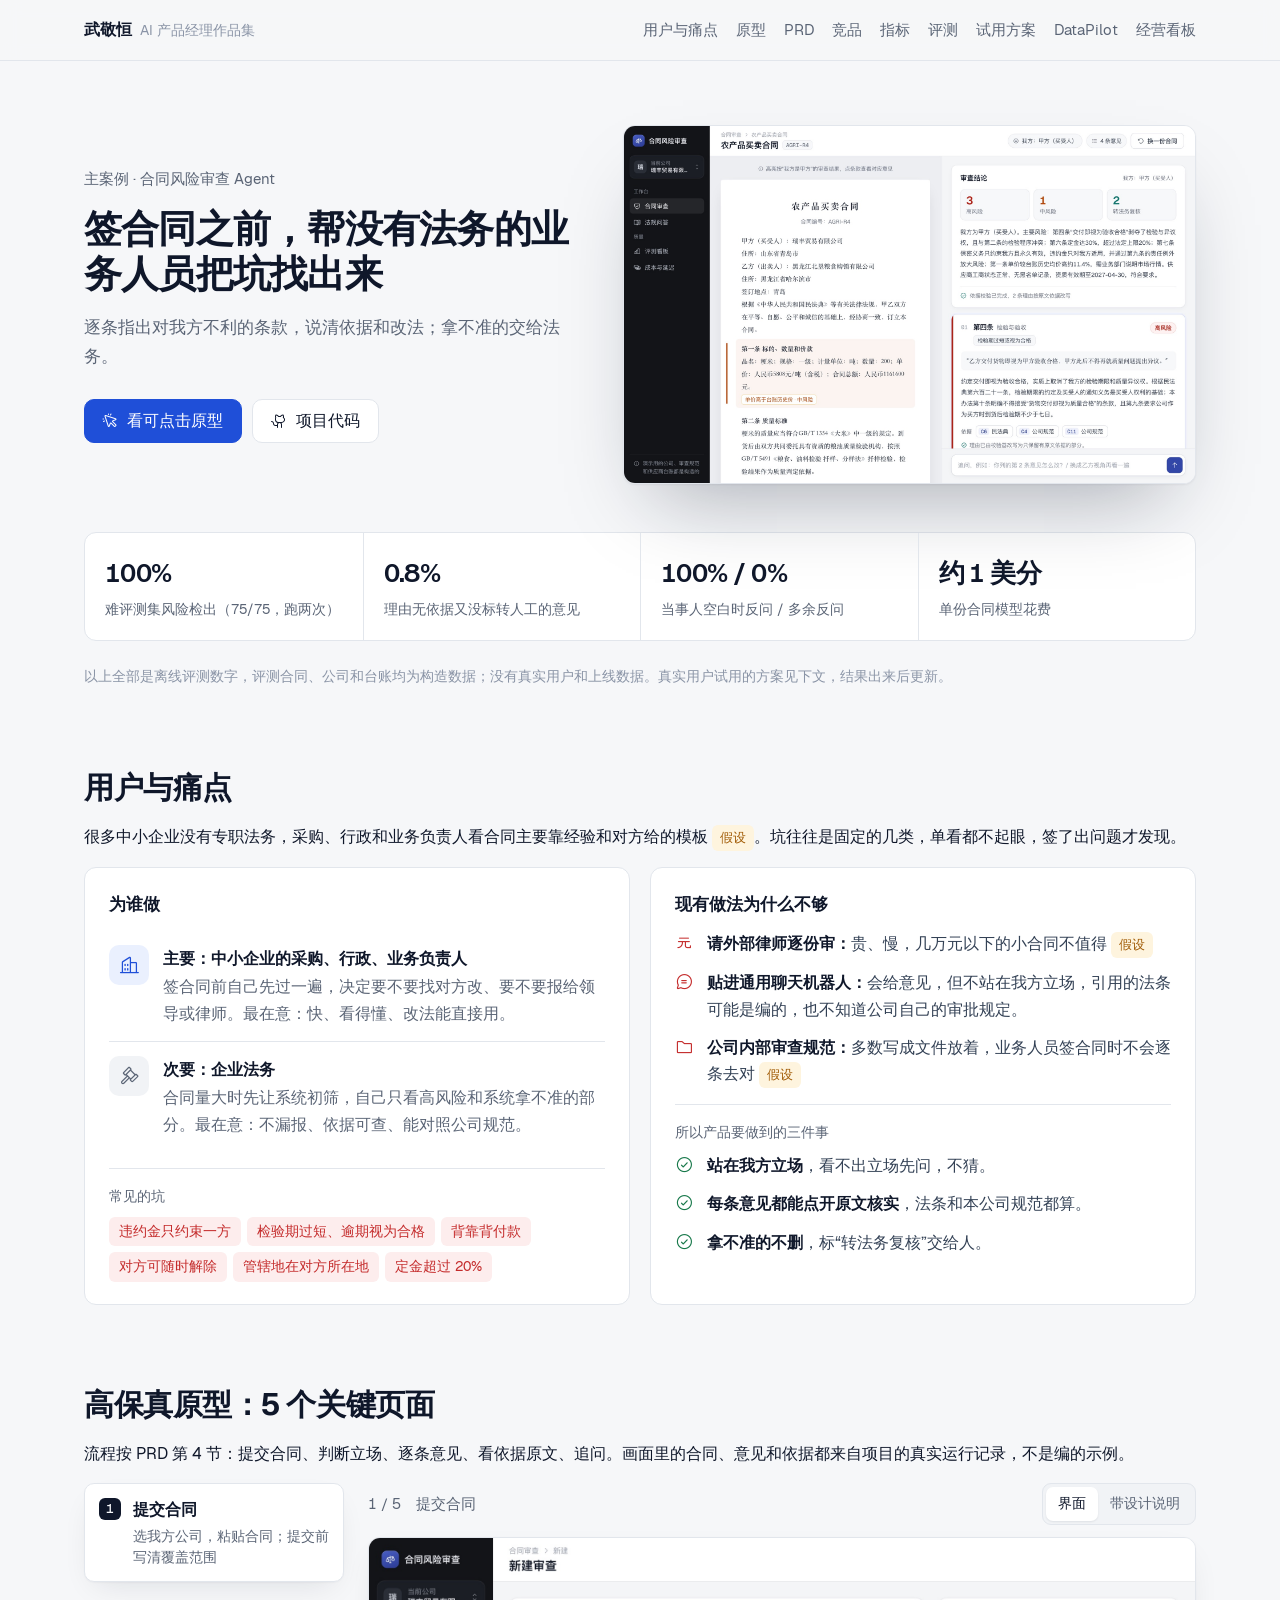
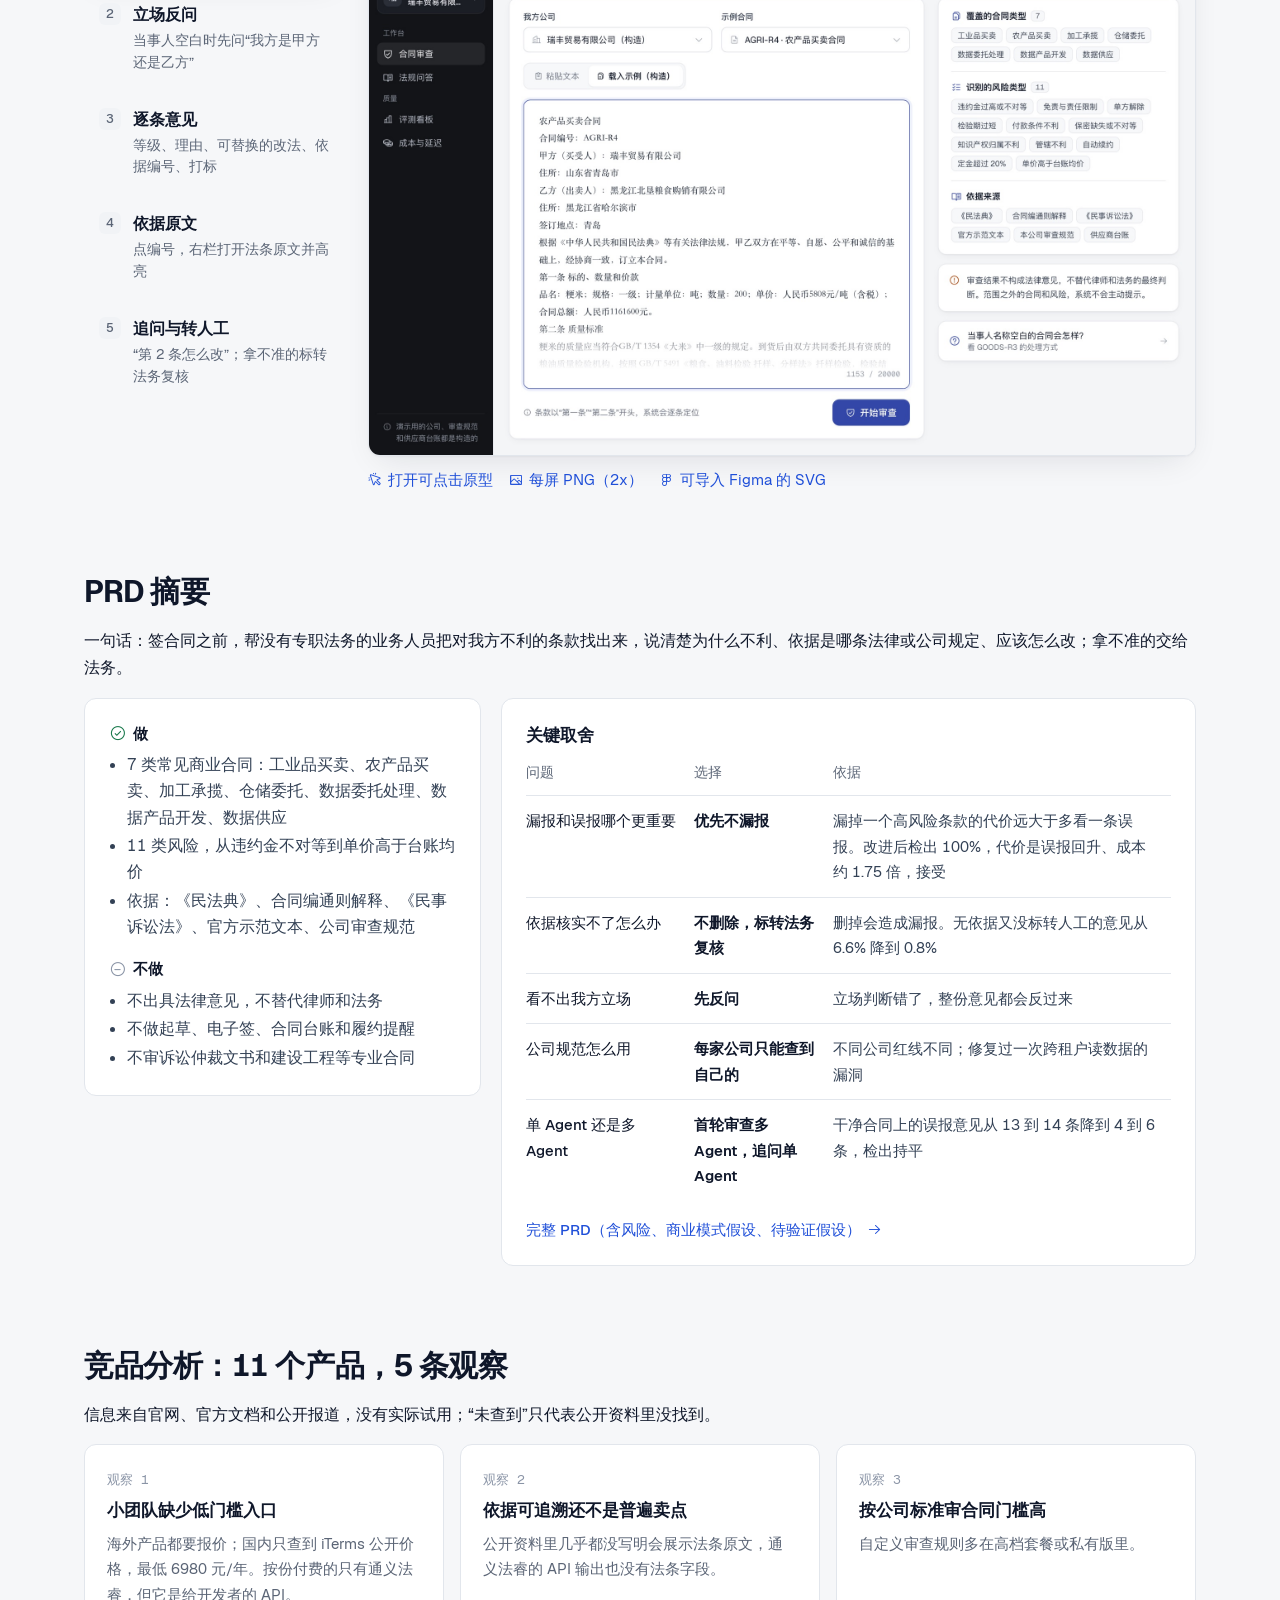
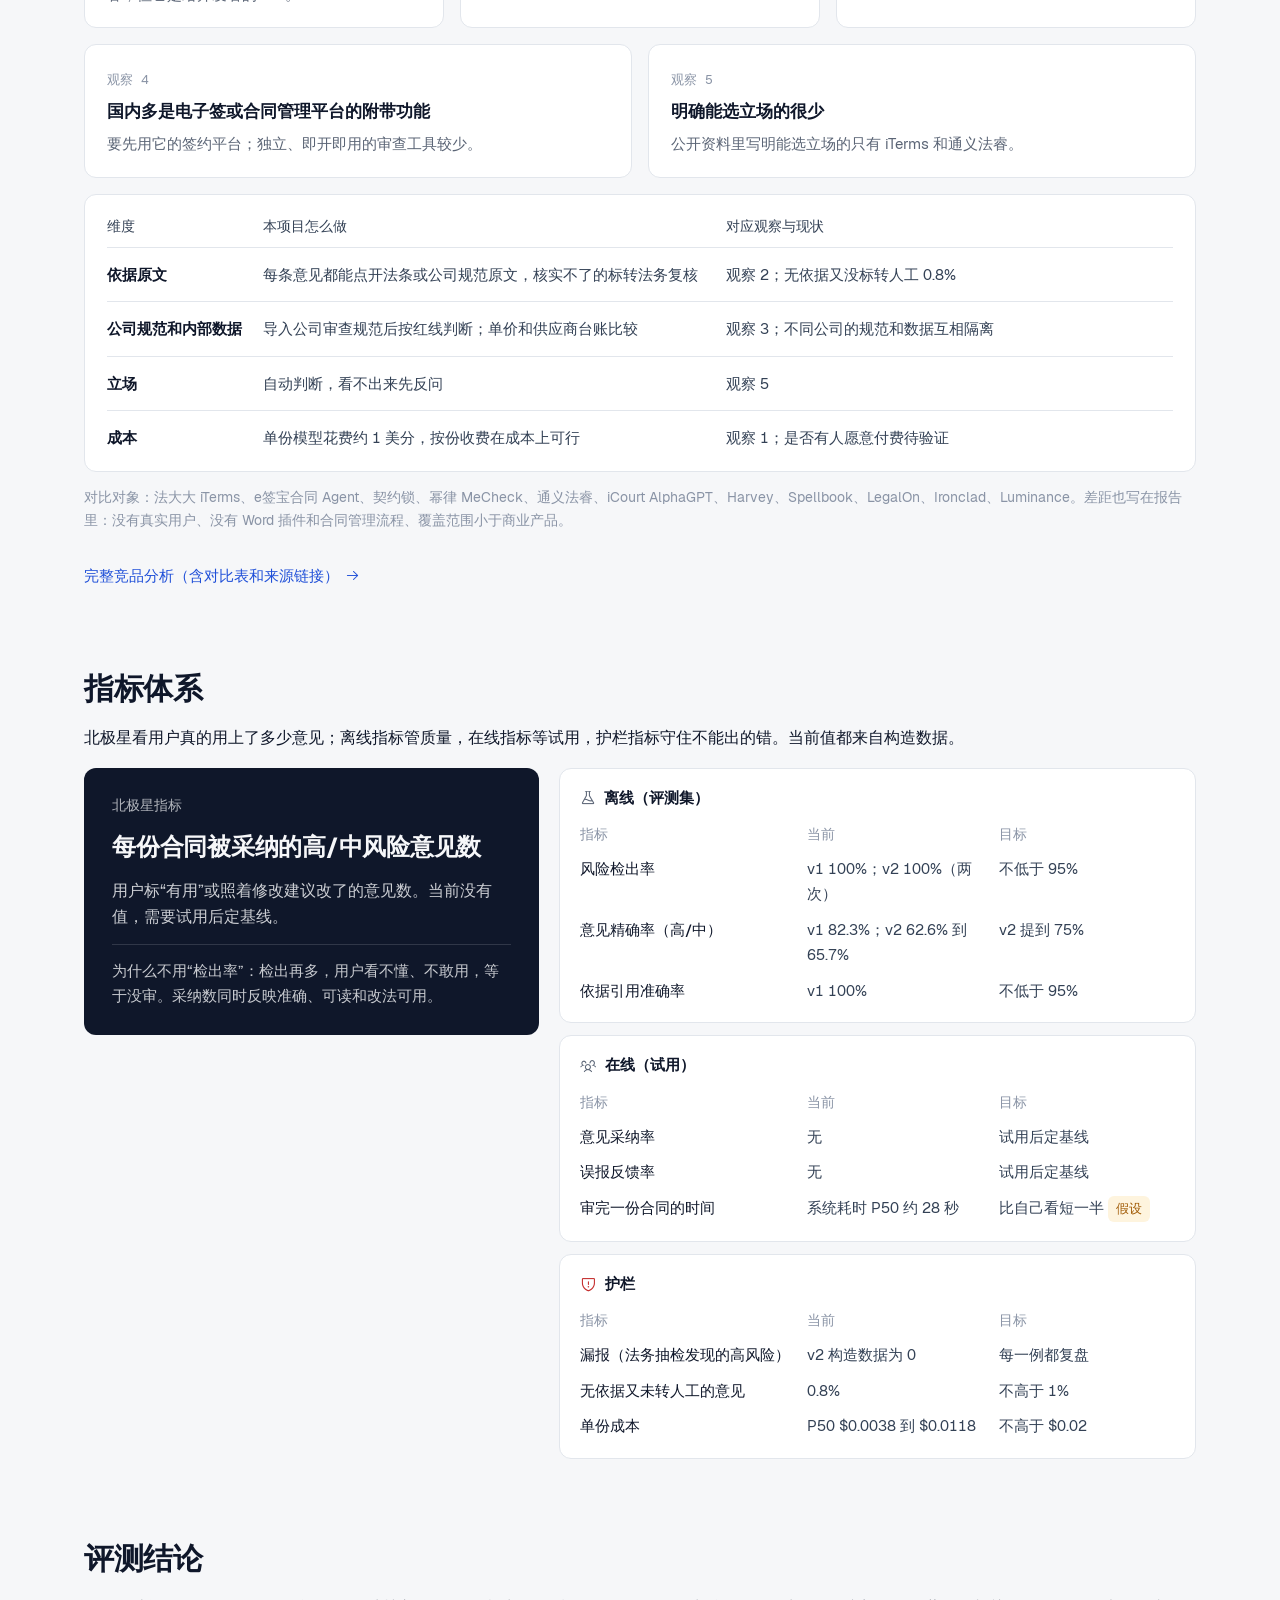
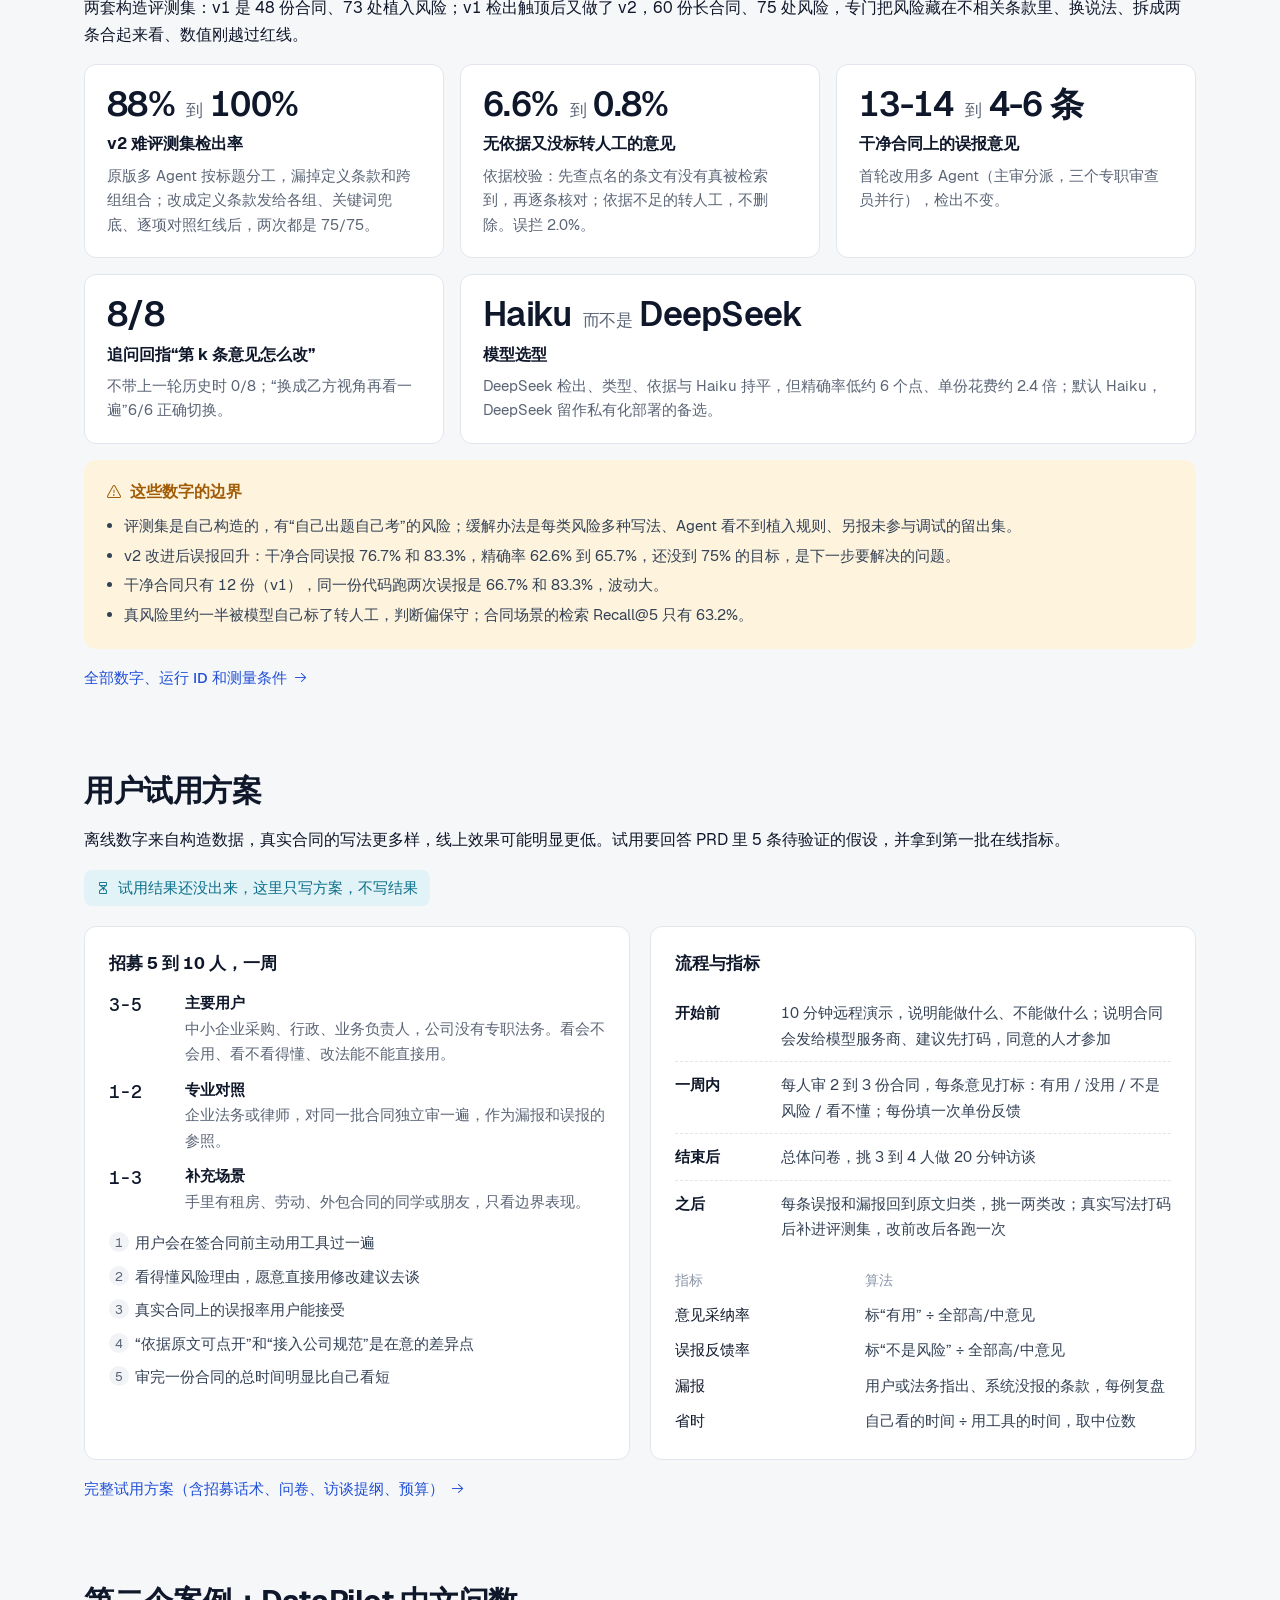
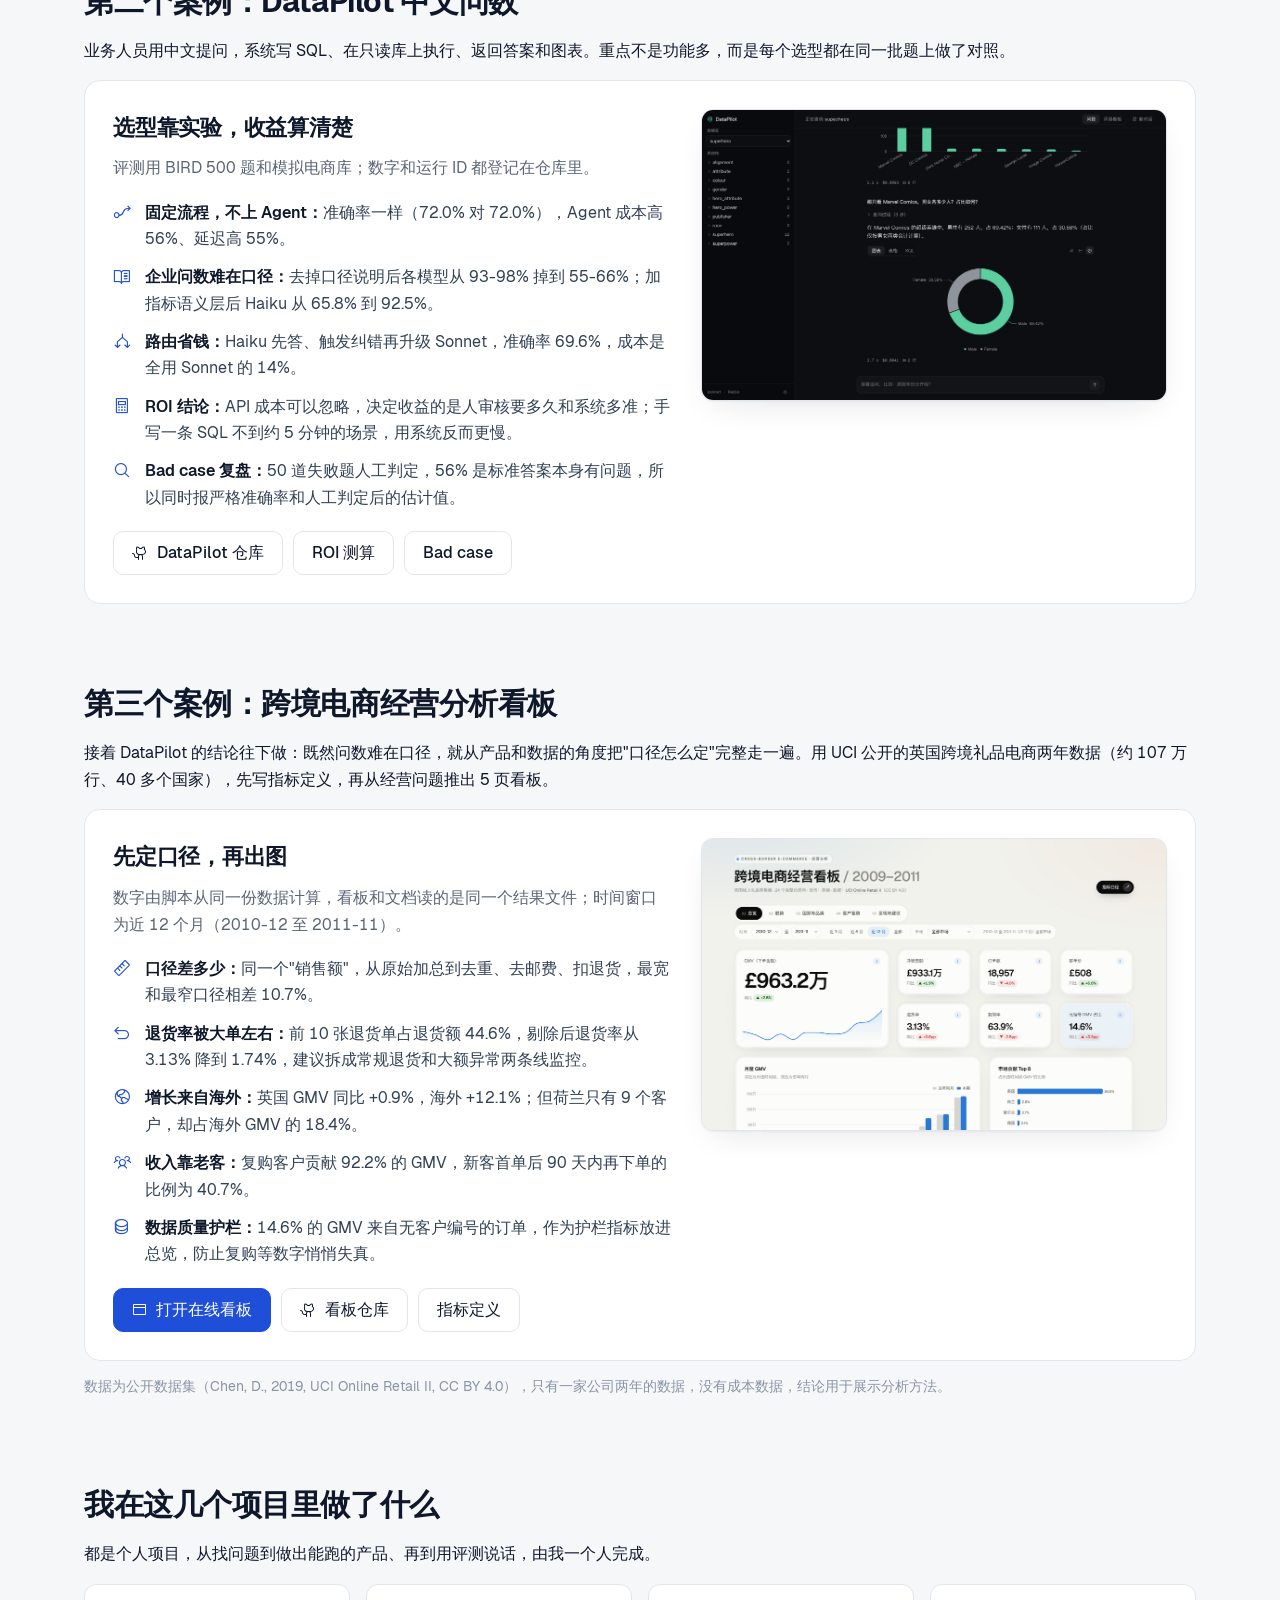
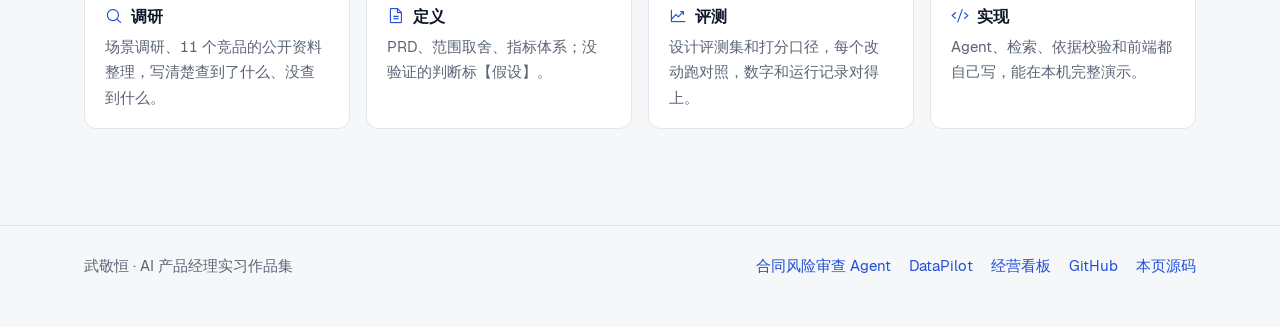
==== index.html @ 9f68f31b "AI 产品经理作品集：合同风险审查 Agent、DataPilot、跨境电商经营看板三个案例，含 5 屏高保真原型" ====
<!doctype html>
<html lang="zh-CN">
<head>
<meta charset="utf-8">
<meta name="viewport" content="width=device-width, initial-scale=1">
<title>武敬恒 · AI 产品经理作品集</title>
<meta name="description" content="AI 产品经理实习作品集。主案例：合同风险审查 Agent，含用户与痛点、PRD、竞品分析、指标体系、高保真原型、评测结论和用户试用方案；第二案例：DataPilot 中文问数；第三案例：跨境电商经营分析看板。">
<meta property="og:title" content="武敬恒 · AI 产品经理作品集">
<meta property="og:description" content="合同风险审查 Agent：帮没有专职法务的业务人员，签合同前把对我方不利的条款找出来。">
<meta property="og:image" content="assets/img/web/03-逐条意见.jpg">
<link rel="stylesheet" href="assets/vendor/phosphor/phosphor.css">
<link rel="stylesheet" href="assets/css/site.css">
</head>
<body>

<header class="nav">
  <div class="wrap">
    <span class="me">武敬恒<span>AI 产品经理作品集</span></span>
    <nav aria-label="页内导航">
      <a href="#problem">用户与痛点</a>
      <a href="#prototype">原型</a>
      <a href="#prd">PRD</a>
      <a href="#competition">竞品</a>
      <a href="#metrics">指标</a>
      <a href="#evaluation">评测</a>
      <a href="#trial">试用方案</a>
      <a href="#datapilot">DataPilot</a>
      <a href="#dashboard">经营看板</a>
    </nav>
  </div>
</header>

<main>
  <div class="wrap">
    <section class="hero">
      <div>
        <p class="kicker">主案例 · 合同风险审查 Agent</p>
        <h1>签合同之前，帮没有法务的业务人员把坑找出来</h1>
        <p class="sub">逐条指出对我方不利的条款，说清依据和改法；拿不准的交给法务。</p>
        <div class="cta">
          <a class="btn primary" href="prototype/"><i class="ph ph-cursor-click" aria-hidden="true"></i>看可点击原型</a>
          <a class="btn" href="https://github.com/kennywu411-dev/contract-review-agent"><i class="ph ph-github-logo" aria-hidden="true"></i>项目代码</a>
        </div>
      </div>
      <a class="shot" href="prototype/?s=3" aria-label="打开原型第 3 屏：逐条意见">
        <img src="assets/img/web/03-逐条意见.jpg" width="2000" height="1250" alt="合同风险审查原型：左侧合同按风险等级高亮，右侧逐条列出风险类型、等级、理由、依据编号和修改建议">
      </a>
    </section>

    <div class="facts reveal">
      <div><b>100%</b><span>难评测集风险检出（75/75，跑两次）</span></div>
      <div><b>0.8%</b><span>理由无依据又没标转人工的意见</span></div>
      <div><b>100% / 0%</b><span>当事人空白时反问 / 多余反问</span></div>
      <div><b>约 1 美分</b><span>单份合同模型花费</span></div>
    </div>
    <p class="footnote">以上全部是离线评测数字，评测合同、公司和台账均为构造数据；没有真实用户和上线数据。真实用户试用的方案见下文，结果出来后更新。</p>
  </div>

  <section class="block" id="problem">
    <div class="wrap">
      <h2>用户与痛点</h2>
      <p class="lead">很多中小企业没有专职法务，采购、行政和业务负责人看合同主要靠经验和对方给的模板 <span class="tag assume">假设</span>。坑往往是固定的几类，单看都不起眼，签了出问题才发现。</p>
      <div class="split">
        <div class="panel reveal">
          <h3>为谁做</h3>
          <div class="user">
            <span class="ic"><i class="ph ph-buildings" aria-hidden="true"></i></span>
            <div><b>主要：中小企业的采购、行政、业务负责人</b><p>签合同前自己先过一遍，决定要不要找对方改、要不要报给领导或律师。最在意：快、看得懂、改法能直接用。</p></div>
          </div>
          <div class="user second">
            <span class="ic"><i class="ph ph-gavel" aria-hidden="true"></i></span>
            <div><b>次要：企业法务</b><p>合同量大时先让系统初筛，自己只看高风险和系统拿不准的部分。最在意：不漏报、依据可查、能对照公司规范。</p></div>
          </div>
          <div class="traps">
            <p>常见的坑</p>
            <div class="chips"><span class="chip">违约金只约束一方</span><span class="chip">检验期过短、逾期视为合格</span><span class="chip">背靠背付款</span><span class="chip">对方可随时解除</span><span class="chip">管辖地在对方所在地</span><span class="chip">定金超过 20%</span></div>
          </div>
        </div>
        <div class="panel reveal">
          <h3>现有做法为什么不够</h3>
          <ul class="pains">
            <li><i class="ph ph-currency-cny" aria-hidden="true"></i><span><b>请外部律师逐份审：</b>贵、慢，几万元以下的小合同不值得 <span class="tag assume">假设</span></span></li>
            <li><i class="ph ph-chat-circle-text" aria-hidden="true"></i><span><b>贴进通用聊天机器人：</b>会给意见，但不站在我方立场，引用的法条可能是编的，也不知道公司自己的审批规定。</span></li>
            <li><i class="ph ph-folder-simple" aria-hidden="true"></i><span><b>公司内部审查规范：</b>多数写成文件放着，业务人员签合同时不会逐条去对 <span class="tag assume">假设</span></span></li>
          </ul>
          <div class="traps">
            <p>所以产品要做到的三件事</p>
            <ul class="pains">
              <li><i class="ph ph-check-circle" aria-hidden="true" style="color:var(--ok)"></i><span><b>站在我方立场</b>，看不出立场先问，不猜。</span></li>
              <li><i class="ph ph-check-circle" aria-hidden="true" style="color:var(--ok)"></i><span><b>每条意见都能点开原文核实</b>，法条和本公司规范都算。</span></li>
              <li><i class="ph ph-check-circle" aria-hidden="true" style="color:var(--ok)"></i><span><b>拿不准的不删</b>，标“转法务复核”交给人。</span></li>
            </ul>
          </div>
        </div>
      </div>
    </div>
  </section>

  <section class="block" id="prototype">
    <div class="wrap">
      <h2>高保真原型：5 个关键页面</h2>
      <p class="lead">流程按 PRD 第 4 节：提交合同、判断立场、逐条意见、看依据原文、追问。画面里的合同、意见和依据都来自项目的真实运行记录，不是编的示例。</p>
      <div class="gallery">
        <div class="list" role="tablist" aria-label="原型页面">
          <button role="tab" aria-selected="true" data-i="0"><b>1</b><span><strong>提交合同</strong><small>选我方公司，粘贴合同；提交前写清覆盖范围</small></span></button>
          <button role="tab" aria-selected="false" data-i="1"><b>2</b><span><strong>立场反问</strong><small>当事人空白时先问“我方是甲方还是乙方”</small></span></button>
          <button role="tab" aria-selected="false" data-i="2"><b>3</b><span><strong>逐条意见</strong><small>等级、理由、可替换的改法、依据编号、打标</small></span></button>
          <button role="tab" aria-selected="false" data-i="3"><b>4</b><span><strong>依据原文</strong><small>点编号，右栏打开法条原文并高亮</small></span></button>
          <button role="tab" aria-selected="false" data-i="4"><b>5</b><span><strong>追问与转人工</strong><small>“第 2 条怎么改”；拿不准的标转法务复核</small></span></button>
        </div>
        <div class="view">
          <div class="viewbar">
            <span id="cap">提交合同</span>
            <div class="seg" role="group" aria-label="显示方式">
              <button aria-pressed="true" data-mode="plain">界面</button>
              <button aria-pressed="false" data-mode="notes">带设计说明</button>
            </div>
          </div>
          <a class="shot" id="shot-link" href="prototype/?s=1"><img id="shot" src="assets/img/web/01-提交合同.jpg" width="2000" height="1250" alt="原型第 1 屏：提交合同" loading="lazy"></a>
          <div class="assets">
            <a href="prototype/"><i class="ph ph-cursor-click" aria-hidden="true"></i>打开可点击原型</a>
            <a href="https://github.com/kennywu411-dev/pm-portfolio/tree/main/assets/img/screens"><i class="ph ph-image" aria-hidden="true"></i>每屏 PNG（2x）</a>
            <a href="https://github.com/kennywu411-dev/pm-portfolio/tree/main/figma"><i class="ph ph-figma-logo" aria-hidden="true"></i>可导入 Figma 的 SVG</a>
          </div>
        </div>
      </div>
    </div>
  </section>

  <section class="block" id="prd">
    <div class="wrap">
      <h2>PRD 摘要</h2>
      <p class="lead">一句话：签合同之前，帮没有专职法务的业务人员把对我方不利的条款找出来，说清楚为什么不利、依据是哪条法律或公司规定、应该怎么改；拿不准的交给法务。</p>
      <div class="prd">
        <div class="panel scope-list reveal">
          <div class="do">
            <h4><i class="ph ph-check-circle" aria-hidden="true"></i>做</h4>
            <ul>
              <li>7 类常见商业合同：工业品买卖、农产品买卖、加工承揽、仓储委托、数据委托处理、数据产品开发、数据供应</li>
              <li>11 类风险，从违约金不对等到单价高于台账均价</li>
              <li>依据：《民法典》、合同编通则解释、《民事诉讼法》、官方示范文本、公司审查规范</li>
            </ul>
          </div>
          <div class="dont">
            <h4><i class="ph ph-minus-circle" aria-hidden="true"></i>不做</h4>
            <ul>
              <li>不出具法律意见，不替代律师和法务</li>
              <li>不做起草、电子签、合同台账和履约提醒</li>
              <li>不审诉讼仲裁文书和建设工程等专业合同</li>
            </ul>
          </div>
        </div>
        <div class="panel reveal">
          <h3>关键取舍</h3>
          <div class="table-scroll">
          <table class="trade">
            <thead><tr><th>问题</th><th>选择</th><th>依据</th></tr></thead>
            <tbody>
              <tr><td>漏报和误报哪个更重要</td><td><b>优先不漏报</b></td><td>漏掉一个高风险条款的代价远大于多看一条误报。改进后检出 100%，代价是误报回升、成本约 1.75 倍，接受</td></tr>
              <tr><td>依据核实不了怎么办</td><td><b>不删除，标转法务复核</b></td><td>删掉会造成漏报。无依据又没标转人工的意见从 6.6% 降到 0.8%</td></tr>
              <tr><td>看不出我方立场</td><td><b>先反问</b></td><td>立场判断错了，整份意见都会反过来</td></tr>
              <tr><td>公司规范怎么用</td><td><b>每家公司只能查到自己的</b></td><td>不同公司红线不同；修复过一次跨租户读数据的漏洞</td></tr>
              <tr><td>单 Agent 还是多 Agent</td><td><b>首轮审查多 Agent，追问单 Agent</b></td><td>干净合同上的误报意见从 13 到 14 条降到 4 到 6 条，检出持平</td></tr>
            </tbody>
          </table>
          </div>
          <a class="more" href="https://github.com/kennywu411-dev/contract-review-agent/blob/main/docs/PRD.md">完整 PRD（含风险、商业模式假设、待验证假设）<i class="ph ph-arrow-right" aria-hidden="true"></i></a>
        </div>
      </div>
    </div>
  </section>

  <section class="block" id="competition">
    <div class="wrap">
      <h2>竞品分析：11 个产品，5 条观察</h2>
      <p class="lead">信息来自官网、官方文档和公开报道，没有实际试用；“未查到”只代表公开资料里没找到。</p>
      <div class="compete">
        <div class="obs reveal"><span class="num">观察 1</span><h3>小团队缺少低门槛入口</h3><p>海外产品都要报价；国内只查到 iTerms 公开价格，最低 6980 元/年。按份付费的只有通义法睿，但它是给开发者的 API。</p></div>
        <div class="obs reveal"><span class="num">观察 2</span><h3>依据可追溯还不是普遍卖点</h3><p>公开资料里几乎都没写明会展示法条原文，通义法睿的 API 输出也没有法条字段。</p></div>
        <div class="obs reveal"><span class="num">观察 3</span><h3>按公司标准审合同门槛高</h3><p>自定义审查规则多在高档套餐或私有版里。</p></div>
        <div class="obs wide reveal"><span class="num">观察 4</span><h3>国内多是电子签或合同管理平台的附带功能</h3><p>要先用它的签约平台；独立、即开即用的审查工具较少。</p></div>
        <div class="obs wide reveal"><span class="num">观察 5</span><h3>明确能选立场的很少</h3><p>公开资料里写明能选立场的只有 iTerms 和通义法睿。</p></div>
        <div class="position reveal">
          <div class="row head"><span>维度</span><span>本项目怎么做</span><span>对应观察与现状</span></div>
          <div class="row"><b>依据原文</b><span>每条意见都能点开法条或公司规范原文，核实不了的标转法务复核</span><span>观察 2；无依据又没标转人工 0.8%</span></div>
          <div class="row"><b>公司规范和内部数据</b><span>导入公司审查规范后按红线判断；单价和供应商台账比较</span><span>观察 3；不同公司的规范和数据互相隔离</span></div>
          <div class="row"><b>立场</b><span>自动判断，看不出来先反问</span><span>观察 5</span></div>
          <div class="row"><b>成本</b><span>单份模型花费约 1 美分，按份收费在成本上可行</span><span>观察 1；是否有人愿意付费待验证</span></div>
        </div>
      </div>
      <p class="products">对比对象：法大大 iTerms、e签宝合同 Agent、契约锁、幂律 MeCheck、通义法睿、iCourt AlphaGPT、Harvey、Spellbook、LegalOn、Ironclad、Luminance。差距也写在报告里：没有真实用户、没有 Word 插件和合同管理流程、覆盖范围小于商业产品。</p>
      <a class="more" href="https://github.com/kennywu411-dev/contract-review-agent/blob/main/docs/竞品分析.md">完整竞品分析（含对比表和来源链接）<i class="ph ph-arrow-right" aria-hidden="true"></i></a>
    </div>
  </section>

  <section class="block" id="metrics">
    <div class="wrap">
      <h2>指标体系</h2>
      <p class="lead">北极星看用户真的用上了多少意见；离线指标管质量，在线指标等试用，护栏指标守住不能出的错。当前值都来自构造数据。</p>
      <div class="metrics">
        <div class="ns reveal">
          <span class="lab">北极星指标</span>
          <h3>每份合同被采纳的高/中风险意见数</h3>
          <p>用户标“有用”或照着修改建议改了的意见数。当前没有值，需要试用后定基线。</p>
          <p class="why">为什么不用“检出率”：检出再多，用户看不懂、不敢用，等于没审。采纳数同时反映准确、可读和改法可用。</p>
        </div>
        <div class="tiers">
          <div class="tier reveal">
            <h4><i class="ph ph-flask" aria-hidden="true"></i>离线（评测集）</h4>
            <div class="kv">
              <span class="h">指标</span><span class="h">当前</span><span class="h">目标</span>
              <span class="m">风险检出率</span><span>v1 100%；v2 100%（两次）</span><span>不低于 95%</span>
              <span class="m">意见精确率（高/中）</span><span>v1 82.3%；v2 62.6% 到 65.7%</span><span>v2 提到 75%</span>
              <span class="m">依据引用准确率</span><span>v1 100%</span><span>不低于 95%</span>
            </div>
          </div>
          <div class="tier reveal">
            <h4><i class="ph ph-users-three" aria-hidden="true"></i>在线（试用）</h4>
            <div class="kv">
              <span class="h">指标</span><span class="h">当前</span><span class="h">目标</span>
              <span class="m">意见采纳率</span><span>无</span><span>试用后定基线</span>
              <span class="m">误报反馈率</span><span>无</span><span>试用后定基线</span>
              <span class="m">审完一份合同的时间</span><span>系统耗时 P50 约 28 秒</span><span>比自己看短一半 <span class="tag assume">假设</span></span>
            </div>
          </div>
          <div class="tier guard reveal">
            <h4><i class="ph ph-shield-warning" aria-hidden="true"></i>护栏</h4>
            <div class="kv">
              <span class="h">指标</span><span class="h">当前</span><span class="h">目标</span>
              <span class="m">漏报（法务抽检发现的高风险）</span><span>v2 构造数据为 0</span><span>每一例都复盘</span>
              <span class="m">无依据又未转人工的意见</span><span>0.8%</span><span>不高于 1%</span>
              <span class="m">单份成本</span><span>P50 $0.0038 到 $0.0118</span><span>不高于 $0.02</span>
            </div>
          </div>
        </div>
      </div>
    </div>
  </section>

  <section class="block" id="evaluation">
    <div class="wrap">
      <h2>评测结论</h2>
      <p class="lead">两套构造评测集：v1 是 48 份合同、73 处植入风险；v1 检出触顶后又做了 v2，60 份长合同、75 处风险，专门把风险藏在不相关条款里、换说法、拆成两条合起来看、数值刚越过红线。</p>
      <div class="evals">
        <div class="ev reveal"><span class="big">88% <small>到</small> 100%</span><h3>v2 难评测集检出率</h3><p>原版多 Agent 按标题分工，漏掉定义条款和跨组组合；改成定义条款发给各组、关键词兜底、逐项对照红线后，两次都是 75/75。</p></div>
        <div class="ev reveal"><span class="big">6.6% <small>到</small> 0.8%</span><h3>无依据又没标转人工的意见</h3><p>依据校验：先查点名的条文有没有真被检索到，再逐条核对；依据不足的转人工，不删除。误拦 2.0%。</p></div>
        <div class="ev reveal"><span class="big">13-14 <small>到</small> 4-6 条</span><h3>干净合同上的误报意见</h3><p>首轮改用多 Agent（主审分派，三个专职审查员并行），检出不变。</p></div>
        <div class="ev reveal"><span class="big">8/8</span><h3>追问回指“第 k 条意见怎么改”</h3><p>不带上一轮历史时 0/8；“换成乙方视角再看一遍”6/6 正确切换。</p></div>
        <div class="ev span2 reveal"><span class="big">Haiku <small>而不是</small> DeepSeek</span><h3>模型选型</h3><p>DeepSeek 检出、类型、依据与 Haiku 持平，但精确率低约 6 个点、单份花费约 2.4 倍；默认 Haiku，DeepSeek 留作私有化部署的备选。</p></div>
      </div>
      <div class="honest reveal">
        <h3><i class="ph ph-warning" aria-hidden="true"></i>这些数字的边界</h3>
        <ul>
          <li>评测集是自己构造的，有“自己出题自己考”的风险；缓解办法是每类风险多种写法、Agent 看不到植入规则、另报未参与调试的留出集。</li>
          <li>v2 改进后误报回升：干净合同误报 76.7% 和 83.3%，精确率 62.6% 到 65.7%，还没到 75% 的目标，是下一步要解决的问题。</li>
          <li>干净合同只有 12 份（v1），同一份代码跑两次误报是 66.7% 和 83.3%，波动大。</li>
          <li>真风险里约一半被模型自己标了转人工，判断偏保守；合同场景的检索 Recall@5 只有 63.2%。</li>
        </ul>
      </div>
      <a class="more" href="https://github.com/kennywu411-dev/contract-review-agent/blob/main/docs/numbers.md">全部数字、运行 ID 和测量条件<i class="ph ph-arrow-right" aria-hidden="true"></i></a>
    </div>
  </section>

  <section class="block" id="trial">
    <div class="wrap">
      <h2>用户试用方案</h2>
      <p class="lead">离线数字来自构造数据，真实合同的写法更多样，线上效果可能明显更低。试用要回答 PRD 里 5 条待验证的假设，并拿到第一批在线指标。</p>
      <span class="status"><i class="ph ph-hourglass-medium" aria-hidden="true"></i>试用结果还没出来，这里只写方案，不写结果</span>
      <div class="trial">
        <div class="panel reveal">
          <h3>招募 5 到 10 人，一周</h3>
          <div class="recruit">
            <div class="r"><b>3-5</b><div><strong>主要用户</strong><span>中小企业采购、行政、业务负责人，公司没有专职法务。看会不会用、看不看得懂、改法能不能直接用。</span></div></div>
            <div class="r"><b>1-2</b><div><strong>专业对照</strong><span>企业法务或律师，对同一批合同独立审一遍，作为漏报和误报的参照。</span></div></div>
            <div class="r"><b>1-3</b><div><strong>补充场景</strong><span>手里有租房、劳动、外包合同的同学或朋友，只看边界表现。</span></div></div>
          </div>
          <ol class="hyp">
            <li>用户会在签合同前主动用工具过一遍</li>
            <li>看得懂风险理由，愿意直接用修改建议去谈</li>
            <li>真实合同上的误报率用户能接受</li>
            <li>“依据原文可点开”和“接入公司规范”是在意的差异点</li>
            <li>审完一份合同的总时间明显比自己看短</li>
          </ol>
        </div>
        <div class="panel reveal">
          <h3>流程与指标</h3>
          <ol class="timeline">
            <li><b>开始前</b><span>10 分钟远程演示，说明能做什么、不能做什么；说明合同会发给模型服务商、建议先打码，同意的人才参加</span></li>
            <li><b>一周内</b><span>每人审 2 到 3 份合同，每条意见打标：有用 / 没用 / 不是风险 / 看不懂；每份填一次单份反馈</span></li>
            <li><b>结束后</b><span>总体问卷，挑 3 到 4 人做 20 分钟访谈</span></li>
            <li><b>之后</b><span>每条误报和漏报回到原文归类，挑一两类改；真实写法打码后补进评测集，改前改后各跑一次</span></li>
          </ol>
          <div class="kv" style="margin-top:14px">
            <span class="h">指标</span><span class="h">算法</span><span class="h"></span>
            <span class="m">意见采纳率</span><span style="grid-column: span 2">标“有用” ÷ 全部高/中意见</span>
            <span class="m">误报反馈率</span><span style="grid-column: span 2">标“不是风险” ÷ 全部高/中意见</span>
            <span class="m">漏报</span><span style="grid-column: span 2">用户或法务指出、系统没报的条款，每例复盘</span>
            <span class="m">省时</span><span style="grid-column: span 2">自己看的时间 ÷ 用工具的时间，取中位数</span>
          </div>
        </div>
      </div>
      <a class="more" href="https://github.com/kennywu411-dev/contract-review-agent/blob/main/docs/用户试用方案.md">完整试用方案（含招募话术、问卷、访谈提纲、预算）<i class="ph ph-arrow-right" aria-hidden="true"></i></a>
    </div>
  </section>

  <section class="block" id="datapilot">
    <div class="wrap">
      <h2>第二个案例：DataPilot 中文问数</h2>
      <p class="lead">业务人员用中文提问，系统写 SQL、在只读库上执行、返回答案和图表。重点不是功能多，而是每个选型都在同一批题上做了对照。</p>
      <div class="case2 reveal">
        <div>
          <h3>选型靠实验，收益算清楚</h3>
          <p class="d">评测用 BIRD 500 题和模拟电商库；数字和运行 ID 都登记在仓库里。</p>
          <div class="findings">
            <div class="fnd"><i class="ph ph-flow-arrow" aria-hidden="true"></i><span><b>固定流程，不上 Agent：</b>准确率一样（72.0% 对 72.0%），Agent 成本高 56%、延迟高 55%。</span></div>
            <div class="fnd"><i class="ph ph-book-open-text" aria-hidden="true"></i><span><b>企业问数难在口径：</b>去掉口径说明后各模型从 93-98% 掉到 55-66%；加指标语义层后 Haiku 从 65.8% 到 92.5%。</span></div>
            <div class="fnd"><i class="ph ph-arrows-split" aria-hidden="true"></i><span><b>路由省钱：</b>Haiku 先答、触发纠错再升级 Sonnet，准确率 69.6%，成本是全用 Sonnet 的 14%。</span></div>
            <div class="fnd"><i class="ph ph-calculator" aria-hidden="true"></i><span><b>ROI 结论：</b>API 成本可以忽略，决定收益的是人审核要多久和系统多准；手写一条 SQL 不到约 5 分钟的场景，用系统反而更慢。</span></div>
            <div class="fnd"><i class="ph ph-magnifying-glass" aria-hidden="true"></i><span><b>Bad case 复盘：</b>50 道失败题人工判定，56% 是标准答案本身有问题，所以同时报严格准确率和人工判定后的估计值。</span></div>
          </div>
          <div class="cta" style="margin-top:20px">
            <a class="btn" href="https://github.com/kennywu411-dev/datapilot"><i class="ph ph-github-logo" aria-hidden="true"></i>DataPilot 仓库</a>
            <a class="btn" href="https://github.com/kennywu411-dev/datapilot/blob/main/docs/roi.md">ROI 测算</a>
            <a class="btn" href="https://github.com/kennywu411-dev/datapilot/blob/main/docs/badcases.md">Bad case</a>
          </div>
        </div>
        <div class="shot"><img src="assets/img/web/datapilot-chat.jpg" width="2000" height="1250" alt="DataPilot 问数界面：中文提问后返回答案、图表、表格和 SQL，支持追问" loading="lazy"></div>
      </div>
    </div>
  </section>

  <section class="block" id="dashboard">
    <div class="wrap">
      <h2>第三个案例：跨境电商经营分析看板</h2>
      <p class="lead">接着 DataPilot 的结论往下做：既然问数难在口径，就从产品和数据的角度把"口径怎么定"完整走一遍。用 UCI 公开的英国跨境礼品电商两年数据（约 107 万行、40 多个国家），先写指标定义，再从经营问题推出 5 页看板。</p>
      <div class="case2 reveal">
        <div>
          <h3>先定口径，再出图</h3>
          <p class="d">数字由脚本从同一份数据计算，看板和文档读的是同一个结果文件；时间窗口为近 12 个月（2010-12 至 2011-11）。</p>
          <div class="findings">
            <div class="fnd"><i class="ph ph-ruler" aria-hidden="true"></i><span><b>口径差多少：</b>同一个"销售额"，从原始加总到去重、去邮费、扣退货，最宽和最窄口径相差 10.7%。</span></div>
            <div class="fnd"><i class="ph ph-arrow-u-up-left" aria-hidden="true"></i><span><b>退货率被大单左右：</b>前 10 张退货单占退货额 44.6%，剔除后退货率从 3.13% 降到 1.74%，建议拆成常规退货和大额异常两条线监控。</span></div>
            <div class="fnd"><i class="ph ph-globe-hemisphere-west" aria-hidden="true"></i><span><b>增长来自海外：</b>英国 GMV 同比 +0.9%，海外 +12.1%；但荷兰只有 9 个客户，却占海外 GMV 的 18.4%。</span></div>
            <div class="fnd"><i class="ph ph-users-three" aria-hidden="true"></i><span><b>收入靠老客：</b>复购客户贡献 92.2% 的 GMV，新客首单后 90 天内再下单的比例为 40.7%。</span></div>
            <div class="fnd"><i class="ph ph-database" aria-hidden="true"></i><span><b>数据质量护栏：</b>14.6% 的 GMV 来自无客户编号的订单，作为护栏指标放进总览，防止复购等数字悄悄失真。</span></div>
          </div>
          <div class="cta" style="margin-top:20px">
            <a class="btn primary" href="https://kennywu411-dev.github.io/ecommerce-dashboard/"><i class="ph ph-browser" aria-hidden="true"></i>打开在线看板</a>
            <a class="btn" href="https://github.com/kennywu411-dev/ecommerce-dashboard"><i class="ph ph-github-logo" aria-hidden="true"></i>看板仓库</a>
            <a class="btn" href="https://github.com/kennywu411-dev/ecommerce-dashboard/blob/main/docs/指标定义.md">指标定义</a>
          </div>
        </div>
        <a class="shot" href="https://kennywu411-dev.github.io/ecommerce-dashboard/" aria-label="打开在线看板"><img src="assets/img/web/dashboard-overview.jpg" width="2000" height="1250" alt="跨境电商经营看板总览页：GMV 主卡带月度走势，净销售额、订单数、客单价、退货率、复购率、无编号 GMV 占比六张指标卡，下方为月度 GMV 同比和市场贡献" loading="lazy"></a>
      </div>
      <p class="footnote" style="margin-top:14px">数据为公开数据集（Chen, D., 2019, UCI Online Retail II, CC BY 4.0），只有一家公司两年的数据，没有成本数据，结论用于展示分析方法。</p>
    </div>
  </section>

  <section class="block" id="role">
    <div class="wrap">
      <h2>我在这几个项目里做了什么</h2>
      <p class="lead">都是个人项目，从找问题到做出能跑的产品、再到用评测说话，由我一个人完成。</p>
      <div class="role">
        <div class="reveal"><b><i class="ph ph-magnifying-glass" aria-hidden="true"></i>调研</b>场景调研、11 个竞品的公开资料整理，写清楚查到了什么、没查到什么。</div>
        <div class="reveal"><b><i class="ph ph-file-text" aria-hidden="true"></i>定义</b>PRD、范围取舍、指标体系；没验证的判断标【假设】。</div>
        <div class="reveal"><b><i class="ph ph-chart-line-up" aria-hidden="true"></i>评测</b>设计评测集和打分口径，每个改动跑对照，数字和运行记录对得上。</div>
        <div class="reveal"><b><i class="ph ph-code" aria-hidden="true"></i>实现</b>Agent、检索、依据校验和前端都自己写，能在本机完整演示。</div>
      </div>
    </div>
  </section>
</main>

<footer>
  <div class="wrap">
    <span>武敬恒 · AI 产品经理实习作品集</span>
    <div class="links">
      <a href="https://github.com/kennywu411-dev/contract-review-agent">合同风险审查 Agent</a>
      <a href="https://github.com/kennywu411-dev/datapilot">DataPilot</a>
      <a href="https://kennywu411-dev.github.io/ecommerce-dashboard/">经营看板</a>
      <a href="https://github.com/kennywu411-dev">GitHub</a>
      <a href="https://github.com/kennywu411-dev/pm-portfolio">本页源码</a>
    </div>
  </div>
</footer>

<script>
(() => {
  const names = ["01-提交合同", "02-立场反问", "03-逐条意见", "04-依据原文", "05-追问与转人工"];
  const caps = ["提交合同", "立场反问", "逐条意见", "依据原文", "追问与转人工"];
  const tabs = [...document.querySelectorAll(".gallery .list button")];
  const modes = [...document.querySelectorAll(".seg button")];
  const img = document.getElementById("shot"), link = document.getElementById("shot-link"), cap = document.getElementById("cap");
  let i = 0, notes = false;
  const show = () => {
    img.src = `assets/img/web/${names[i]}${notes ? "-设计说明" : ""}.jpg`;
    img.alt = `原型第 ${i + 1} 屏：${caps[i]}${notes ? "（带设计说明）" : ""}`;
    img.classList.toggle("wide", notes);
    link.href = `prototype/?s=${i + 1}`;
    cap.textContent = `${i + 1} / 5　${caps[i]}`;
    tabs.forEach((t, k) => t.setAttribute("aria-selected", String(k === i)));
    modes.forEach((m) => m.setAttribute("aria-pressed", String((m.dataset.mode === "notes") === notes)));
  };
  tabs.forEach((t) => t.addEventListener("click", () => { i = +t.dataset.i; show(); }));
  modes.forEach((m) => m.addEventListener("click", () => { notes = m.dataset.mode === "notes"; show(); }));
  // 预取其余截图，切换时不闪
  names.forEach((n) => { new Image().src = `assets/img/web/${n}.jpg`; });
  show();

  const els = document.querySelectorAll(".reveal");
  if (!("IntersectionObserver" in window)) { els.forEach((e) => e.classList.add("in")); return; }
  const io = new IntersectionObserver((es) => es.forEach((e) => { if (e.isIntersecting) { e.target.classList.add("in"); io.unobserve(e.target); } }), { rootMargin: "0px 0px -8% 0px" });
  els.forEach((e) => io.observe(e));
})();
</script>
</body>
</html>
---- assets/vendor/phosphor/phosphor.css ----
@font-face {
  font-family: "Phosphor";
  src: url("./Phosphor.woff2") format("woff2");
  font-weight: normal;
  font-style: normal;
  font-display: block;
}

.ph {
  /* use !important to prevent issues with browser extensions that change fonts */
  font-family: "Phosphor" !important;
  speak: never;
  font-style: normal;
  font-weight: normal;
  font-variant: normal;
  text-transform: none;
  line-height: 1;

  /* Enable Ligatures ================ */
  letter-spacing: 0;
  -webkit-font-feature-settings: "liga";
  -moz-font-feature-settings: "liga=1";
  -moz-font-feature-settings: "liga";
  -ms-font-feature-settings: "liga" 1;
  font-feature-settings: "liga";
  -webkit-font-variant-ligatures: discretionary-ligatures;
  font-variant-ligatures: discretionary-ligatures;

  /* Better Font Rendering =========== */
  -webkit-font-smoothing: antialiased;
  -moz-osx-font-smoothing: grayscale;
}

.ph.ph-acorn:before {
  content: "\eb9a";
}
.ph.ph-address-book:before {
  content: "\e6f8";
}
.ph.ph-address-book-tabs:before {
  content: "\ee4e";
}
.ph.ph-air-traffic-control:before {
  content: "\ecd8";
}
.ph.ph-airplane:before {
  content: "\e002";
}
.ph.ph-airplane-in-flight:before {
  content: "\e4fe";
}
.ph.ph-airplane-landing:before {
  content: "\e502";
}
.ph.ph-airplane-takeoff:before {
  content: "\e504";
}
.ph.ph-airplane-taxiing:before {
  content: "\e500";
}
.ph.ph-airplane-tilt:before {
  content: "\e5d6";
}
.ph.ph-airplay:before {
  content: "\e004";
}
.ph.ph-alarm:before {
  content: "\e006";
}
.ph.ph-alien:before {
  content: "\e8a6";
}
.ph.ph-align-bottom:before {
  content: "\e506";
}
.ph.ph-align-bottom-simple:before {
  content: "\eb0c";
}
.ph.ph-align-center-horizontal:before {
  content: "\e50a";
}
.ph.ph-align-center-horizontal-simple:before {
  content: "\eb0e";
}
.ph.ph-align-center-vertical:before {
  content: "\e50c";
}
.ph.ph-align-center-vertical-simple:before {
  content: "\eb10";
}
.ph.ph-align-left:before {
  content: "\e50e";
}
.ph.ph-align-left-simple:before {
  content: "\eaee";
}
.ph.ph-align-right:before {
  content: "\e510";
}
.ph.ph-align-right-simple:before {
  content: "\eb12";
}
.ph.ph-align-top:before {
  content: "\e512";
}
.ph.ph-align-top-simple:before {
  content: "\eb14";
}
.ph.ph-amazon-logo:before {
  content: "\e96c";
}
.ph.ph-ambulance:before {
  content: "\e572";
}
.ph.ph-anchor:before {
  content: "\e514";
}
.ph.ph-anchor-simple:before {
  content: "\e5d8";
}
.ph.ph-android-logo:before {
  content: "\e008";
}
.ph.ph-angle:before {
  content: "\e7bc";
}
.ph.ph-angular-logo:before {
  content: "\eb80";
}
.ph.ph-aperture:before {
  content: "\e00a";
}
.ph.ph-app-store-logo:before {
  content: "\e974";
}
.ph.ph-app-window:before {
  content: "\e5da";
}
.ph.ph-apple-logo:before {
  content: "\e516";
}
.ph.ph-apple-podcasts-logo:before {
  content: "\eb96";
}
.ph.ph-approximate-equals:before {
  content: "\edaa";
}
.ph.ph-archive:before {
  content: "\e00c";
}
.ph.ph-armchair:before {
  content: "\e012";
}
.ph.ph-arrow-arc-left:before {
  content: "\e014";
}
.ph.ph-arrow-arc-right:before {
  content: "\e016";
}
.ph.ph-arrow-bend-double-up-left:before {
  content: "\e03a";
}
.ph.ph-arrow-bend-double-up-right:before {
  content: "\e03c";
}
.ph.ph-arrow-bend-down-left:before {
  content: "\e018";
}
.ph.ph-arrow-bend-down-right:before {
  content: "\e01a";
}
.ph.ph-arrow-bend-left-down:before {
  content: "\e01c";
}
.ph.ph-arrow-bend-left-up:before {
  content: "\e01e";
}
.ph.ph-arrow-bend-right-down:before {
  content: "\e020";
}
.ph.ph-arrow-bend-right-up:before {
  content: "\e022";
}
.ph.ph-arrow-bend-up-left:before {
  content: "\e024";
}
.ph.ph-arrow-bend-up-right:before {
  content: "\e026";
}
.ph.ph-arrow-circle-down:before {
  content: "\e028";
}
.ph.ph-arrow-circle-down-left:before {
  content: "\e02a";
}
.ph.ph-arrow-circle-down-right:before {
  content: "\e02c";
}
.ph.ph-arrow-circle-left:before {
  content: "\e05a";
}
.ph.ph-arrow-circle-right:before {
  content: "\e02e";
}
.ph.ph-arrow-circle-up:before {
  content: "\e030";
}
.ph.ph-arrow-circle-up-left:before {
  content: "\e032";
}
.ph.ph-arrow-circle-up-right:before {
  content: "\e034";
}
.ph.ph-arrow-clockwise:before {
  content: "\e036";
}
.ph.ph-arrow-counter-clockwise:before {
  content: "\e038";
}
.ph.ph-arrow-down:before {
  content: "\e03e";
}
.ph.ph-arrow-down-left:before {
  content: "\e040";
}
.ph.ph-arrow-down-right:before {
  content: "\e042";
}
.ph.ph-arrow-elbow-down-left:before {
  content: "\e044";
}
.ph.ph-arrow-elbow-down-right:before {
  content: "\e046";
}
.ph.ph-arrow-elbow-left:before {
  content: "\e048";
}
.ph.ph-arrow-elbow-left-down:before {
  content: "\e04a";
}
.ph.ph-arrow-elbow-left-up:before {
  content: "\e04c";
}
.ph.ph-arrow-elbow-right:before {
  content: "\e04e";
}
.ph.ph-arrow-elbow-right-down:before {
  content: "\e050";
}
.ph.ph-arrow-elbow-right-up:before {
  content: "\e052";
}
.ph.ph-arrow-elbow-up-left:before {
  content: "\e054";
}
.ph.ph-arrow-elbow-up-right:before {
  content: "\e056";
}
.ph.ph-arrow-fat-down:before {
  content: "\e518";
}
.ph.ph-arrow-fat-left:before {
  content: "\e51a";
}
.ph.ph-arrow-fat-line-down:before {
  content: "\e51c";
}
.ph.ph-arrow-fat-line-left:before {
  content: "\e51e";
}
.ph.ph-arrow-fat-line-right:before {
  content: "\e520";
}
.ph.ph-arrow-fat-line-up:before {
  content: "\e522";
}
.ph.ph-arrow-fat-lines-down:before {
  content: "\e524";
}
.ph.ph-arrow-fat-lines-left:before {
  content: "\e526";
}
.ph.ph-arrow-fat-lines-right:before {
  content: "\e528";
}
.ph.ph-arrow-fat-lines-up:before {
  content: "\e52a";
}
.ph.ph-arrow-fat-right:before {
  content: "\e52c";
}
.ph.ph-arrow-fat-up:before {
  content: "\e52e";
}
.ph.ph-arrow-left:before {
  content: "\e058";
}
.ph.ph-arrow-line-down:before {
  content: "\e05c";
}
.ph.ph-arrow-line-down-left:before {
  content: "\e05e";
}
.ph.ph-arrow-line-down-right:before {
  content: "\e060";
}
.ph.ph-arrow-line-left:before {
  content: "\e062";
}
.ph.ph-arrow-line-right:before {
  content: "\e064";
}
.ph.ph-arrow-line-up:before {
  content: "\e066";
}
.ph.ph-arrow-line-up-left:before {
  content: "\e068";
}
.ph.ph-arrow-line-up-right:before {
  content: "\e06a";
}
.ph.ph-arrow-right:before {
  content: "\e06c";
}
.ph.ph-arrow-square-down:before {
  content: "\e06e";
}
.ph.ph-arrow-square-down-left:before {
  content: "\e070";
}
.ph.ph-arrow-square-down-right:before {
  content: "\e072";
}
.ph.ph-arrow-square-in:before {
  content: "\e5dc";
}
.ph.ph-arrow-square-left:before {
  content: "\e074";
}
.ph.ph-arrow-square-out:before {
  content: "\e5de";
}
.ph.ph-arrow-square-right:before {
  content: "\e076";
}
.ph.ph-arrow-square-up:before {
  content: "\e078";
}
.ph.ph-arrow-square-up-left:before {
  content: "\e07a";
}
.ph.ph-arrow-square-up-right:before {
  content: "\e07c";
}
.ph.ph-arrow-u-down-left:before {
  content: "\e07e";
}
.ph.ph-arrow-u-down-right:before {
  content: "\e080";
}
.ph.ph-arrow-u-left-down:before {
  content: "\e082";
}
.ph.ph-arrow-u-left-up:before {
  content: "\e084";
}
.ph.ph-arrow-u-right-down:before {
  content: "\e086";
}
.ph.ph-arrow-u-right-up:before {
  content: "\e088";
}
.ph.ph-arrow-u-up-left:before {
  content: "\e08a";
}
.ph.ph-arrow-u-up-right:before {
  content: "\e08c";
}
.ph.ph-arrow-up:before {
  content: "\e08e";
}
.ph.ph-arrow-up-left:before {
  content: "\e090";
}
.ph.ph-arrow-up-right:before {
  content: "\e092";
}
.ph.ph-arrows-clockwise:before {
  content: "\e094";
}
.ph.ph-arrows-counter-clockwise:before {
  content: "\e096";
}
.ph.ph-arrows-down-up:before {
  content: "\e098";
}
.ph.ph-arrows-horizontal:before {
  content: "\eb06";
}
.ph.ph-arrows-in:before {
  content: "\e09a";
}
.ph.ph-arrows-in-cardinal:before {
  content: "\e09c";
}
.ph.ph-arrows-in-line-horizontal:before {
  content: "\e530";
}
.ph.ph-arrows-in-line-vertical:before {
  content: "\e532";
}
.ph.ph-arrows-in-simple:before {
  content: "\e09e";
}
.ph.ph-arrows-left-right:before {
  content: "\e0a0";
}
.ph.ph-arrows-merge:before {
  content: "\ed3e";
}
.ph.ph-arrows-out:before {
  content: "\e0a2";
}
.ph.ph-arrows-out-cardinal:before {
  content: "\e0a4";
}
.ph.ph-arrows-out-line-horizontal:before {
  content: "\e534";
}
.ph.ph-arrows-out-line-vertical:before {
  content: "\e536";
}
.ph.ph-arrows-out-simple:before {
  content: "\e0a6";
}
.ph.ph-arrows-split:before {
  content: "\ed3c";
}
.ph.ph-arrows-vertical:before {
  content: "\eb04";
}
.ph.ph-article:before {
  content: "\e0a8";
}
.ph.ph-article-medium:before {
  content: "\e5e0";
}
.ph.ph-article-ny-times:before {
  content: "\e5e2";
}
.ph.ph-asclepius:before {
  content: "\ee34";
}
.ph.ph-caduceus:before {
  content: "\ee34";
}
.ph.ph-asterisk:before {
  content: "\e0aa";
}
.ph.ph-asterisk-simple:before {
  content: "\e832";
}
.ph.ph-at:before {
  content: "\e0ac";
}
.ph.ph-atom:before {
  content: "\e5e4";
}
.ph.ph-avocado:before {
  content: "\ee04";
}
.ph.ph-axe:before {
  content: "\e9fc";
}
.ph.ph-baby:before {
  content: "\e774";
}
.ph.ph-baby-carriage:before {
  content: "\e818";
}
.ph.ph-backpack:before {
  content: "\e922";
}
.ph.ph-backspace:before {
  content: "\e0ae";
}
.ph.ph-bag:before {
  content: "\e0b0";
}
.ph.ph-bag-simple:before {
  content: "\e5e6";
}
.ph.ph-balloon:before {
  content: "\e76c";
}
.ph.ph-bandaids:before {
  content: "\e0b2";
}
.ph.ph-bank:before {
  content: "\e0b4";
}
.ph.ph-barbell:before {
  content: "\e0b6";
}
.ph.ph-barcode:before {
  content: "\e0b8";
}
.ph.ph-barn:before {
  content: "\ec72";
}
.ph.ph-barricade:before {
  content: "\e948";
}
.ph.ph-baseball:before {
  content: "\e71a";
}
.ph.ph-baseball-cap:before {
  content: "\ea28";
}
.ph.ph-baseball-helmet:before {
  content: "\ee4a";
}
.ph.ph-basket:before {
  content: "\e964";
}
.ph.ph-basketball:before {
  content: "\e724";
}
.ph.ph-bathtub:before {
  content: "\e81e";
}
.ph.ph-battery-charging:before {
  content: "\e0ba";
}
.ph.ph-battery-charging-vertical:before {
  content: "\e0bc";
}
.ph.ph-battery-empty:before {
  content: "\e0be";
}
.ph.ph-battery-full:before {
  content: "\e0c0";
}
.ph.ph-battery-high:before {
  content: "\e0c2";
}
.ph.ph-battery-low:before {
  content: "\e0c4";
}
.ph.ph-battery-medium:before {
  content: "\e0c6";
}
.ph.ph-battery-plus:before {
  content: "\e808";
}
.ph.ph-battery-plus-vertical:before {
  content: "\ec50";
}
.ph.ph-battery-vertical-empty:before {
  content: "\e7c6";
}
.ph.ph-battery-vertical-full:before {
  content: "\e7c4";
}
.ph.ph-battery-vertical-high:before {
  content: "\e7c2";
}
.ph.ph-battery-vertical-low:before {
  content: "\e7be";
}
.ph.ph-battery-vertical-medium:before {
  content: "\e7c0";
}
.ph.ph-battery-warning:before {
  content: "\e0c8";
}
.ph.ph-battery-warning-vertical:before {
  content: "\e0ca";
}
.ph.ph-beach-ball:before {
  content: "\ed24";
}
.ph.ph-beanie:before {
  content: "\ea2a";
}
.ph.ph-bed:before {
  content: "\e0cc";
}
.ph.ph-beer-bottle:before {
  content: "\e7b0";
}
.ph.ph-beer-stein:before {
  content: "\eb62";
}
.ph.ph-behance-logo:before {
  content: "\e7f4";
}
.ph.ph-bell:before {
  content: "\e0ce";
}
.ph.ph-bell-ringing:before {
  content: "\e5e8";
}
.ph.ph-bell-simple:before {
  content: "\e0d0";
}
.ph.ph-bell-simple-ringing:before {
  content: "\e5ea";
}
.ph.ph-bell-simple-slash:before {
  content: "\e0d2";
}
.ph.ph-bell-simple-z:before {
  content: "\e5ec";
}
.ph.ph-bell-slash:before {
  content: "\e0d4";
}
.ph.ph-bell-z:before {
  content: "\e5ee";
}
.ph.ph-belt:before {
  content: "\ea2c";
}
.ph.ph-bezier-curve:before {
  content: "\eb00";
}
.ph.ph-bicycle:before {
  content: "\e0d6";
}
.ph.ph-binary:before {
  content: "\ee60";
}
.ph.ph-binoculars:before {
  content: "\ea64";
}
.ph.ph-biohazard:before {
  content: "\e9e0";
}
.ph.ph-bird:before {
  content: "\e72c";
}
.ph.ph-blueprint:before {
  content: "\eda0";
}
.ph.ph-bluetooth:before {
  content: "\e0da";
}
.ph.ph-bluetooth-connected:before {
  content: "\e0dc";
}
.ph.ph-bluetooth-slash:before {
  content: "\e0de";
}
.ph.ph-bluetooth-x:before {
  content: "\e0e0";
}
.ph.ph-boat:before {
  content: "\e786";
}
.ph.ph-bomb:before {
  content: "\ee0a";
}
.ph.ph-bone:before {
  content: "\e7f2";
}
.ph.ph-book:before {
  content: "\e0e2";
}
.ph.ph-book-bookmark:before {
  content: "\e0e4";
}
.ph.ph-book-open:before {
  content: "\e0e6";
}
.ph.ph-book-open-text:before {
  content: "\e8f2";
}
.ph.ph-book-open-user:before {
  content: "\ede0";
}
.ph.ph-bookmark:before {
  content: "\e0e8";
}
.ph.ph-bookmark-simple:before {
  content: "\e0ea";
}
.ph.ph-bookmarks:before {
  content: "\e0ec";
}
.ph.ph-bookmarks-simple:before {
  content: "\e5f0";
}
.ph.ph-books:before {
  content: "\e758";
}
.ph.ph-boot:before {
  content: "\ecca";
}
.ph.ph-boules:before {
  content: "\e722";
}
.ph.ph-bounding-box:before {
  content: "\e6ce";
}
.ph.ph-bowl-food:before {
  content: "\eaa4";
}
.ph.ph-bowl-steam:before {
  content: "\e8e4";
}
.ph.ph-bowling-ball:before {
  content: "\ea34";
}
.ph.ph-box-arrow-down:before {
  content: "\e00e";
}
.ph.ph-archive-box:before {
  content: "\e00e";
}
.ph.ph-box-arrow-up:before {
  content: "\ee54";
}
.ph.ph-boxing-glove:before {
  content: "\ea36";
}
.ph.ph-brackets-angle:before {
  content: "\e862";
}
.ph.ph-brackets-curly:before {
  content: "\e860";
}
.ph.ph-brackets-round:before {
  content: "\e864";
}
.ph.ph-brackets-square:before {
  content: "\e85e";
}
.ph.ph-brain:before {
  content: "\e74e";
}
.ph.ph-brandy:before {
  content: "\e6b4";
}
.ph.ph-bread:before {
  content: "\e81c";
}
.ph.ph-bridge:before {
  content: "\ea68";
}
.ph.ph-briefcase:before {
  content: "\e0ee";
}
.ph.ph-briefcase-metal:before {
  content: "\e5f2";
}
.ph.ph-broadcast:before {
  content: "\e0f2";
}
.ph.ph-broom:before {
  content: "\ec54";
}
.ph.ph-browser:before {
  content: "\e0f4";
}
.ph.ph-browsers:before {
  content: "\e0f6";
}
.ph.ph-bug:before {
  content: "\e5f4";
}
.ph.ph-bug-beetle:before {
  content: "\e5f6";
}
.ph.ph-bug-droid:before {
  content: "\e5f8";
}
.ph.ph-building:before {
  content: "\e100";
}
.ph.ph-building-apartment:before {
  content: "\e0fe";
}
.ph.ph-building-office:before {
  content: "\e0ff";
}
.ph.ph-buildings:before {
  content: "\e102";
}
.ph.ph-bulldozer:before {
  content: "\ec6c";
}
.ph.ph-bus:before {
  content: "\e106";
}
.ph.ph-butterfly:before {
  content: "\ea6e";
}
.ph.ph-cable-car:before {
  content: "\e49c";
}
.ph.ph-cactus:before {
  content: "\e918";
}
.ph.ph-cake:before {
  content: "\e780";
}
.ph.ph-calculator:before {
  content: "\e538";
}
.ph.ph-calendar:before {
  content: "\e108";
}
.ph.ph-calendar-blank:before {
  content: "\e10a";
}
.ph.ph-calendar-check:before {
  content: "\e712";
}
.ph.ph-calendar-dot:before {
  content: "\e7b2";
}
.ph.ph-calendar-dots:before {
  content: "\e7b4";
}
.ph.ph-calendar-heart:before {
  content: "\e8b0";
}
.ph.ph-calendar-minus:before {
  content: "\ea14";
}
.ph.ph-calendar-plus:before {
  content: "\e714";
}
.ph.ph-calendar-slash:before {
  content: "\ea12";
}
.ph.ph-calendar-star:before {
  content: "\e8b2";
}
.ph.ph-calendar-x:before {
  content: "\e10c";
}
.ph.ph-call-bell:before {
  content: "\e7de";
}
.ph.ph-camera:before {
  content: "\e10e";
}
.ph.ph-camera-plus:before {
  content: "\ec58";
}
.ph.ph-camera-rotate:before {
  content: "\e7a4";
}
.ph.ph-camera-slash:before {
  content: "\e110";
}
.ph.ph-campfire:before {
  content: "\e9d8";
}
.ph.ph-car:before {
  content: "\e112";
}
.ph.ph-car-battery:before {
  content: "\ee30";
}
.ph.ph-car-profile:before {
  content: "\e8cc";
}
.ph.ph-car-simple:before {
  content: "\e114";
}
.ph.ph-cardholder:before {
  content: "\e5fa";
}
.ph.ph-cards:before {
  content: "\e0f8";
}
.ph.ph-cards-three:before {
  content: "\ee50";
}
.ph.ph-caret-circle-double-down:before {
  content: "\e116";
}
.ph.ph-caret-circle-double-left:before {
  content: "\e118";
}
.ph.ph-caret-circle-double-right:before {
  content: "\e11a";
}
.ph.ph-caret-circle-double-up:before {
  content: "\e11c";
}
.ph.ph-caret-circle-down:before {
  content: "\e11e";
}
.ph.ph-caret-circle-left:before {
  content: "\e120";
}
.ph.ph-caret-circle-right:before {
  content: "\e122";
}
.ph.ph-caret-circle-up:before {
  content: "\e124";
}
.ph.ph-caret-circle-up-down:before {
  content: "\e13e";
}
.ph.ph-caret-double-down:before {
  content: "\e126";
}
.ph.ph-caret-double-left:before {
  content: "\e128";
}
.ph.ph-caret-double-right:before {
  content: "\e12a";
}
.ph.ph-caret-double-up:before {
  content: "\e12c";
}
.ph.ph-caret-down:before {
  content: "\e136";
}
.ph.ph-caret-left:before {
  content: "\e138";
}
.ph.ph-caret-line-down:before {
  content: "\e134";
}
.ph.ph-caret-line-left:before {
  content: "\e132";
}
.ph.ph-caret-line-right:before {
  content: "\e130";
}
.ph.ph-caret-line-up:before {
  content: "\e12e";
}
.ph.ph-caret-right:before {
  content: "\e13a";
}
.ph.ph-caret-up:before {
  content: "\e13c";
}
.ph.ph-caret-up-down:before {
  content: "\e140";
}
.ph.ph-carrot:before {
  content: "\ed38";
}
.ph.ph-cash-register:before {
  content: "\ed80";
}
.ph.ph-cassette-tape:before {
  content: "\ed2e";
}
.ph.ph-castle-turret:before {
  content: "\e9d0";
}
.ph.ph-cat:before {
  content: "\e748";
}
.ph.ph-cell-signal-full:before {
  content: "\e142";
}
.ph.ph-cell-signal-high:before {
  content: "\e144";
}
.ph.ph-cell-signal-low:before {
  content: "\e146";
}
.ph.ph-cell-signal-medium:before {
  content: "\e148";
}
.ph.ph-cell-signal-none:before {
  content: "\e14a";
}
.ph.ph-cell-signal-slash:before {
  content: "\e14c";
}
.ph.ph-cell-signal-x:before {
  content: "\e14e";
}
.ph.ph-cell-tower:before {
  content: "\ebaa";
}
.ph.ph-certificate:before {
  content: "\e766";
}
.ph.ph-chair:before {
  content: "\e950";
}
.ph.ph-chalkboard:before {
  content: "\e5fc";
}
.ph.ph-chalkboard-simple:before {
  content: "\e5fe";
}
.ph.ph-chalkboard-teacher:before {
  content: "\e600";
}
.ph.ph-champagne:before {
  content: "\eaca";
}
.ph.ph-charging-station:before {
  content: "\e8d0";
}
.ph.ph-chart-bar:before {
  content: "\e150";
}
.ph.ph-chart-bar-horizontal:before {
  content: "\e152";
}
.ph.ph-chart-donut:before {
  content: "\eaa6";
}
.ph.ph-chart-line:before {
  content: "\e154";
}
.ph.ph-chart-line-down:before {
  content: "\e8b6";
}
.ph.ph-chart-line-up:before {
  content: "\e156";
}
.ph.ph-chart-pie:before {
  content: "\e158";
}
.ph.ph-chart-pie-slice:before {
  content: "\e15a";
}
.ph.ph-chart-polar:before {
  content: "\eaa8";
}
.ph.ph-chart-scatter:before {
  content: "\eaac";
}
.ph.ph-chat:before {
  content: "\e15c";
}
.ph.ph-chat-centered:before {
  content: "\e160";
}
.ph.ph-chat-centered-dots:before {
  content: "\e164";
}
.ph.ph-chat-centered-slash:before {
  content: "\e162";
}
.ph.ph-chat-centered-text:before {
  content: "\e166";
}
.ph.ph-chat-circle:before {
  content: "\e168";
}
.ph.ph-chat-circle-dots:before {
  content: "\e16c";
}
.ph.ph-chat-circle-slash:before {
  content: "\e16a";
}
.ph.ph-chat-circle-text:before {
  content: "\e16e";
}
.ph.ph-chat-dots:before {
  content: "\e170";
}
.ph.ph-chat-slash:before {
  content: "\e15e";
}
.ph.ph-chat-teardrop:before {
  content: "\e172";
}
.ph.ph-chat-teardrop-dots:before {
  content: "\e176";
}
.ph.ph-chat-teardrop-slash:before {
  content: "\e174";
}
.ph.ph-chat-teardrop-text:before {
  content: "\e178";
}
.ph.ph-chat-text:before {
  content: "\e17a";
}
.ph.ph-chats:before {
  content: "\e17c";
}
.ph.ph-chats-circle:before {
  content: "\e17e";
}
.ph.ph-chats-teardrop:before {
  content: "\e180";
}
.ph.ph-check:before {
  content: "\e182";
}
.ph.ph-check-circle:before {
  content: "\e184";
}
.ph.ph-check-fat:before {
  content: "\eba6";
}
.ph.ph-check-square:before {
  content: "\e186";
}
.ph.ph-check-square-offset:before {
  content: "\e188";
}
.ph.ph-checkerboard:before {
  content: "\e8c4";
}
.ph.ph-checks:before {
  content: "\e53a";
}
.ph.ph-cheers:before {
  content: "\ea4a";
}
.ph.ph-cheese:before {
  content: "\e9fe";
}
.ph.ph-chef-hat:before {
  content: "\ed8e";
}
.ph.ph-cherries:before {
  content: "\e830";
}
.ph.ph-church:before {
  content: "\ecea";
}
.ph.ph-cigarette:before {
  content: "\ed90";
}
.ph.ph-cigarette-slash:before {
  content: "\ed92";
}
.ph.ph-circle:before {
  content: "\e18a";
}
.ph.ph-circle-dashed:before {
  content: "\e602";
}
.ph.ph-circle-half:before {
  content: "\e18c";
}
.ph.ph-circle-half-tilt:before {
  content: "\e18e";
}
.ph.ph-circle-notch:before {
  content: "\eb44";
}
.ph.ph-circles-four:before {
  content: "\e190";
}
.ph.ph-circles-three:before {
  content: "\e192";
}
.ph.ph-circles-three-plus:before {
  content: "\e194";
}
.ph.ph-circuitry:before {
  content: "\e9c2";
}
.ph.ph-city:before {
  content: "\ea6a";
}
.ph.ph-clipboard:before {
  content: "\e196";
}
.ph.ph-clipboard-text:before {
  content: "\e198";
}
.ph.ph-clock:before {
  content: "\e19a";
}
.ph.ph-clock-afternoon:before {
  content: "\e19c";
}
.ph.ph-clock-clockwise:before {
  content: "\e19e";
}
.ph.ph-clock-countdown:before {
  content: "\ed2c";
}
.ph.ph-clock-counter-clockwise:before {
  content: "\e1a0";
}
.ph.ph-clock-user:before {
  content: "\edec";
}
.ph.ph-closed-captioning:before {
  content: "\e1a4";
}
.ph.ph-cloud:before {
  content: "\e1aa";
}
.ph.ph-cloud-arrow-down:before {
  content: "\e1ac";
}
.ph.ph-cloud-arrow-up:before {
  content: "\e1ae";
}
.ph.ph-cloud-check:before {
  content: "\e1b0";
}
.ph.ph-cloud-fog:before {
  content: "\e53c";
}
.ph.ph-cloud-lightning:before {
  content: "\e1b2";
}
.ph.ph-cloud-moon:before {
  content: "\e53e";
}
.ph.ph-cloud-rain:before {
  content: "\e1b4";
}
.ph.ph-cloud-slash:before {
  content: "\e1b6";
}
.ph.ph-cloud-snow:before {
  content: "\e1b8";
}
.ph.ph-cloud-sun:before {
  content: "\e540";
}
.ph.ph-cloud-warning:before {
  content: "\ea98";
}
.ph.ph-cloud-x:before {
  content: "\ea96";
}
.ph.ph-clover:before {
  content: "\edc8";
}
.ph.ph-club:before {
  content: "\e1ba";
}
.ph.ph-coat-hanger:before {
  content: "\e7fe";
}
.ph.ph-coda-logo:before {
  content: "\e7ce";
}
.ph.ph-code:before {
  content: "\e1bc";
}
.ph.ph-code-block:before {
  content: "\eafe";
}
.ph.ph-code-simple:before {
  content: "\e1be";
}
.ph.ph-codepen-logo:before {
  content: "\e978";
}
.ph.ph-codesandbox-logo:before {
  content: "\ea06";
}
.ph.ph-coffee:before {
  content: "\e1c2";
}
.ph.ph-coffee-bean:before {
  content: "\e1c0";
}
.ph.ph-coin:before {
  content: "\e60e";
}
.ph.ph-coin-vertical:before {
  content: "\eb48";
}
.ph.ph-coins:before {
  content: "\e78e";
}
.ph.ph-columns:before {
  content: "\e546";
}
.ph.ph-columns-plus-left:before {
  content: "\e544";
}
.ph.ph-columns-plus-right:before {
  content: "\e542";
}
.ph.ph-command:before {
  content: "\e1c4";
}
.ph.ph-compass:before {
  content: "\e1c8";
}
.ph.ph-compass-rose:before {
  content: "\e1c6";
}
.ph.ph-compass-tool:before {
  content: "\ea0e";
}
.ph.ph-computer-tower:before {
  content: "\e548";
}
.ph.ph-confetti:before {
  content: "\e81a";
}
.ph.ph-contactless-payment:before {
  content: "\ed42";
}
.ph.ph-control:before {
  content: "\eca6";
}
.ph.ph-cookie:before {
  content: "\e6ca";
}
.ph.ph-cooking-pot:before {
  content: "\e764";
}
.ph.ph-copy:before {
  content: "\e1ca";
}
.ph.ph-copy-simple:before {
  content: "\e1cc";
}
.ph.ph-copyleft:before {
  content: "\e86a";
}
.ph.ph-copyright:before {
  content: "\e54a";
}
.ph.ph-corners-in:before {
  content: "\e1ce";
}
.ph.ph-corners-out:before {
  content: "\e1d0";
}
.ph.ph-couch:before {
  content: "\e7f6";
}
.ph.ph-court-basketball:before {
  content: "\ee36";
}
.ph.ph-cow:before {
  content: "\eabe";
}
.ph.ph-cowboy-hat:before {
  content: "\ed12";
}
.ph.ph-cpu:before {
  content: "\e610";
}
.ph.ph-crane:before {
  content: "\ed48";
}
.ph.ph-crane-tower:before {
  content: "\ed49";
}
.ph.ph-credit-card:before {
  content: "\e1d2";
}
.ph.ph-cricket:before {
  content: "\ee12";
}
.ph.ph-crop:before {
  content: "\e1d4";
}
.ph.ph-cross:before {
  content: "\e8a0";
}
.ph.ph-crosshair:before {
  content: "\e1d6";
}
.ph.ph-crosshair-simple:before {
  content: "\e1d8";
}
.ph.ph-crown:before {
  content: "\e614";
}
.ph.ph-crown-cross:before {
  content: "\ee5e";
}
.ph.ph-crown-simple:before {
  content: "\e616";
}
.ph.ph-cube:before {
  content: "\e1da";
}
.ph.ph-cube-focus:before {
  content: "\ed0a";
}
.ph.ph-cube-transparent:before {
  content: "\ec7c";
}
.ph.ph-currency-btc:before {
  content: "\e618";
}
.ph.ph-currency-circle-dollar:before {
  content: "\e54c";
}
.ph.ph-currency-cny:before {
  content: "\e54e";
}
.ph.ph-currency-dollar:before {
  content: "\e550";
}
.ph.ph-currency-dollar-simple:before {
  content: "\e552";
}
.ph.ph-currency-eth:before {
  content: "\eada";
}
.ph.ph-currency-eur:before {
  content: "\e554";
}
.ph.ph-currency-gbp:before {
  content: "\e556";
}
.ph.ph-currency-inr:before {
  content: "\e558";
}
.ph.ph-currency-jpy:before {
  content: "\e55a";
}
.ph.ph-currency-krw:before {
  content: "\e55c";
}
.ph.ph-currency-kzt:before {
  content: "\ec4c";
}
.ph.ph-currency-ngn:before {
  content: "\eb52";
}
.ph.ph-currency-rub:before {
  content: "\e55e";
}
.ph.ph-cursor:before {
  content: "\e1dc";
}
.ph.ph-cursor-click:before {
  content: "\e7c8";
}
.ph.ph-cursor-text:before {
  content: "\e7d8";
}
.ph.ph-cylinder:before {
  content: "\e8fc";
}
.ph.ph-database:before {
  content: "\e1de";
}
.ph.ph-desk:before {
  content: "\ed16";
}
.ph.ph-desktop:before {
  content: "\e560";
}
.ph.ph-desktop-tower:before {
  content: "\e562";
}
.ph.ph-detective:before {
  content: "\e83e";
}
.ph.ph-dev-to-logo:before {
  content: "\ed0e";
}
.ph.ph-device-mobile:before {
  content: "\e1e0";
}
.ph.ph-device-mobile-camera:before {
  content: "\e1e2";
}
.ph.ph-device-mobile-slash:before {
  content: "\ee46";
}
.ph.ph-device-mobile-speaker:before {
  content: "\e1e4";
}
.ph.ph-device-rotate:before {
  content: "\edf2";
}
.ph.ph-device-tablet:before {
  content: "\e1e6";
}
.ph.ph-device-tablet-camera:before {
  content: "\e1e8";
}
.ph.ph-device-tablet-speaker:before {
  content: "\e1ea";
}
.ph.ph-devices:before {
  content: "\eba4";
}
.ph.ph-diamond:before {
  content: "\e1ec";
}
.ph.ph-diamonds-four:before {
  content: "\e8f4";
}
.ph.ph-dice-five:before {
  content: "\e1ee";
}
.ph.ph-dice-four:before {
  content: "\e1f0";
}
.ph.ph-dice-one:before {
  content: "\e1f2";
}
.ph.ph-dice-six:before {
  content: "\e1f4";
}
.ph.ph-dice-three:before {
  content: "\e1f6";
}
.ph.ph-dice-two:before {
  content: "\e1f8";
}
.ph.ph-disc:before {
  content: "\e564";
}
.ph.ph-disco-ball:before {
  content: "\ed98";
}
.ph.ph-discord-logo:before {
  content: "\e61a";
}
.ph.ph-divide:before {
  content: "\e1fa";
}
.ph.ph-dna:before {
  content: "\e924";
}
.ph.ph-dog:before {
  content: "\e74a";
}
.ph.ph-door:before {
  content: "\e61c";
}
.ph.ph-door-open:before {
  content: "\e7e6";
}
.ph.ph-dot:before {
  content: "\ecde";
}
.ph.ph-dot-outline:before {
  content: "\ece0";
}
.ph.ph-dots-nine:before {
  content: "\e1fc";
}
.ph.ph-dots-six:before {
  content: "\e794";
}
.ph.ph-dots-six-vertical:before {
  content: "\eae2";
}
.ph.ph-dots-three:before {
  content: "\e1fe";
}
.ph.ph-dots-three-circle:before {
  content: "\e200";
}
.ph.ph-dots-three-circle-vertical:before {
  content: "\e202";
}
.ph.ph-dots-three-outline:before {
  content: "\e204";
}
.ph.ph-dots-three-outline-vertical:before {
  content: "\e206";
}
.ph.ph-dots-three-vertical:before {
  content: "\e208";
}
.ph.ph-download:before {
  content: "\e20a";
}
.ph.ph-download-simple:before {
  content: "\e20c";
}
.ph.ph-dress:before {
  content: "\ea7e";
}
.ph.ph-dresser:before {
  content: "\e94e";
}
.ph.ph-dribbble-logo:before {
  content: "\e20e";
}
.ph.ph-drone:before {
  content: "\ed74";
}
.ph.ph-drop:before {
  content: "\e210";
}
.ph.ph-drop-half:before {
  content: "\e566";
}
.ph.ph-drop-half-bottom:before {
  content: "\eb40";
}
.ph.ph-drop-simple:before {
  content: "\ee32";
}
.ph.ph-drop-slash:before {
  content: "\e954";
}
.ph.ph-dropbox-logo:before {
  content: "\e7d0";
}
.ph.ph-ear:before {
  content: "\e70c";
}
.ph.ph-ear-slash:before {
  content: "\e70e";
}
.ph.ph-egg:before {
  content: "\e812";
}
.ph.ph-egg-crack:before {
  content: "\eb64";
}
.ph.ph-eject:before {
  content: "\e212";
}
.ph.ph-eject-simple:before {
  content: "\e6ae";
}
.ph.ph-elevator:before {
  content: "\ecc0";
}
.ph.ph-empty:before {
  content: "\edbc";
}
.ph.ph-engine:before {
  content: "\ea80";
}
.ph.ph-envelope:before {
  content: "\e214";
}
.ph.ph-envelope-open:before {
  content: "\e216";
}
.ph.ph-envelope-simple:before {
  content: "\e218";
}
.ph.ph-envelope-simple-open:before {
  content: "\e21a";
}
.ph.ph-equalizer:before {
  content: "\ebbc";
}
.ph.ph-equals:before {
  content: "\e21c";
}
.ph.ph-eraser:before {
  content: "\e21e";
}
.ph.ph-escalator-down:before {
  content: "\ecba";
}
.ph.ph-escalator-up:before {
  content: "\ecbc";
}
.ph.ph-exam:before {
  content: "\e742";
}
.ph.ph-exclamation-mark:before {
  content: "\ee44";
}
.ph.ph-exclude:before {
  content: "\e882";
}
.ph.ph-exclude-square:before {
  content: "\e880";
}
.ph.ph-export:before {
  content: "\eaf0";
}
.ph.ph-eye:before {
  content: "\e220";
}
.ph.ph-eye-closed:before {
  content: "\e222";
}
.ph.ph-eye-slash:before {
  content: "\e224";
}
.ph.ph-eyedropper:before {
  content: "\e568";
}
.ph.ph-eyedropper-sample:before {
  content: "\eac4";
}
.ph.ph-eyeglasses:before {
  content: "\e7ba";
}
.ph.ph-eyes:before {
  content: "\ee5c";
}
.ph.ph-face-mask:before {
  content: "\e56a";
}
.ph.ph-facebook-logo:before {
  content: "\e226";
}
.ph.ph-factory:before {
  content: "\e760";
}
.ph.ph-faders:before {
  content: "\e228";
}
.ph.ph-faders-horizontal:before {
  content: "\e22a";
}
.ph.ph-fallout-shelter:before {
  content: "\e9de";
}
.ph.ph-fan:before {
  content: "\e9f2";
}
.ph.ph-farm:before {
  content: "\ec70";
}
.ph.ph-fast-forward:before {
  content: "\e6a6";
}
.ph.ph-fast-forward-circle:before {
  content: "\e22c";
}
.ph.ph-feather:before {
  content: "\e9c0";
}
.ph.ph-fediverse-logo:before {
  content: "\ed66";
}
.ph.ph-figma-logo:before {
  content: "\e22e";
}
.ph.ph-file:before {
  content: "\e230";
}
.ph.ph-file-archive:before {
  content: "\eb2a";
}
.ph.ph-file-arrow-down:before {
  content: "\e232";
}
.ph.ph-file-arrow-up:before {
  content: "\e61e";
}
.ph.ph-file-audio:before {
  content: "\ea20";
}
.ph.ph-file-c:before {
  content: "\eb32";
}
.ph.ph-file-c-sharp:before {
  content: "\eb30";
}
.ph.ph-file-cloud:before {
  content: "\e95e";
}
.ph.ph-file-code:before {
  content: "\e914";
}
.ph.ph-file-cpp:before {
  content: "\eb2e";
}
.ph.ph-file-css:before {
  content: "\eb34";
}
.ph.ph-file-csv:before {
  content: "\eb1c";
}
.ph.ph-file-dashed:before {
  content: "\e704";
}
.ph.ph-file-dotted:before {
  content: "\e704";
}
.ph.ph-file-doc:before {
  content: "\eb1e";
}
.ph.ph-file-html:before {
  content: "\eb38";
}
.ph.ph-file-image:before {
  content: "\ea24";
}
.ph.ph-file-ini:before {
  content: "\eb33";
}
.ph.ph-file-jpg:before {
  content: "\eb1a";
}
.ph.ph-file-js:before {
  content: "\eb24";
}
.ph.ph-file-jsx:before {
  content: "\eb3a";
}
.ph.ph-file-lock:before {
  content: "\e95c";
}
.ph.ph-file-magnifying-glass:before {
  content: "\e238";
}
.ph.ph-file-search:before {
  content: "\e238";
}
.ph.ph-file-md:before {
  content: "\ed50";
}
.ph.ph-file-minus:before {
  content: "\e234";
}
.ph.ph-file-pdf:before {
  content: "\e702";
}
.ph.ph-file-plus:before {
  content: "\e236";
}
.ph.ph-file-png:before {
  content: "\eb18";
}
.ph.ph-file-ppt:before {
  content: "\eb20";
}
.ph.ph-file-py:before {
  content: "\eb2c";
}
.ph.ph-file-rs:before {
  content: "\eb28";
}
.ph.ph-file-sql:before {
  content: "\ed4e";
}
.ph.ph-file-svg:before {
  content: "\ed08";
}
.ph.ph-file-text:before {
  content: "\e23a";
}
.ph.ph-file-ts:before {
  content: "\eb26";
}
.ph.ph-file-tsx:before {
  content: "\eb3c";
}
.ph.ph-file-txt:before {
  content: "\eb35";
}
.ph.ph-file-video:before {
  content: "\ea22";
}
.ph.ph-file-vue:before {
  content: "\eb3e";
}
.ph.ph-file-x:before {
  content: "\e23c";
}
.ph.ph-file-xls:before {
  content: "\eb22";
}
.ph.ph-file-zip:before {
  content: "\e958";
}
.ph.ph-files:before {
  content: "\e710";
}
.ph.ph-film-reel:before {
  content: "\e8c0";
}
.ph.ph-film-script:before {
  content: "\eb50";
}
.ph.ph-film-slate:before {
  content: "\e8c2";
}
.ph.ph-film-strip:before {
  content: "\e792";
}
.ph.ph-fingerprint:before {
  content: "\e23e";
}
.ph.ph-fingerprint-simple:before {
  content: "\e240";
}
.ph.ph-finn-the-human:before {
  content: "\e56c";
}
.ph.ph-fire:before {
  content: "\e242";
}
.ph.ph-fire-extinguisher:before {
  content: "\e9e8";
}
.ph.ph-fire-simple:before {
  content: "\e620";
}
.ph.ph-fire-truck:before {
  content: "\e574";
}
.ph.ph-first-aid:before {
  content: "\e56e";
}
.ph.ph-first-aid-kit:before {
  content: "\e570";
}
.ph.ph-fish:before {
  content: "\e728";
}
.ph.ph-fish-simple:before {
  content: "\e72a";
}
.ph.ph-flag:before {
  content: "\e244";
}
.ph.ph-flag-banner:before {
  content: "\e622";
}
.ph.ph-flag-banner-fold:before {
  content: "\ecf2";
}
.ph.ph-flag-checkered:before {
  content: "\ea38";
}
.ph.ph-flag-pennant:before {
  content: "\ecf0";
}
.ph.ph-flame:before {
  content: "\e624";
}
.ph.ph-flashlight:before {
  content: "\e246";
}
.ph.ph-flask:before {
  content: "\e79e";
}
.ph.ph-flip-horizontal:before {
  content: "\ed6a";
}
.ph.ph-flip-vertical:before {
  content: "\ed6c";
}
.ph.ph-floppy-disk:before {
  content: "\e248";
}
.ph.ph-floppy-disk-back:before {
  content: "\eaf4";
}
.ph.ph-flow-arrow:before {
  content: "\e6ec";
}
.ph.ph-flower:before {
  content: "\e75e";
}
.ph.ph-flower-lotus:before {
  content: "\e6cc";
}
.ph.ph-flower-tulip:before {
  content: "\eacc";
}
.ph.ph-flying-saucer:before {
  content: "\eb4a";
}
.ph.ph-folder:before {
  content: "\e24a";
}
.ph.ph-folder-notch:before {
  content: "\e24a";
}
.ph.ph-folder-dashed:before {
  content: "\e8f8";
}
.ph.ph-folder-dotted:before {
  content: "\e8f8";
}
.ph.ph-folder-lock:before {
  content: "\ea3c";
}
.ph.ph-folder-minus:before {
  content: "\e254";
}
.ph.ph-folder-notch-minus:before {
  content: "\e254";
}
.ph.ph-folder-open:before {
  content: "\e256";
}
.ph.ph-folder-notch-open:before {
  content: "\e256";
}
.ph.ph-folder-plus:before {
  content: "\e258";
}
.ph.ph-folder-notch-plus:before {
  content: "\e258";
}
.ph.ph-folder-simple:before {
  content: "\e25a";
}
.ph.ph-folder-simple-dashed:before {
  content: "\ec2a";
}
.ph.ph-folder-simple-dotted:before {
  content: "\ec2a";
}
.ph.ph-folder-simple-lock:before {
  content: "\eb5e";
}
.ph.ph-folder-simple-minus:before {
  content: "\e25c";
}
.ph.ph-folder-simple-plus:before {
  content: "\e25e";
}
.ph.ph-folder-simple-star:before {
  content: "\ec2e";
}
.ph.ph-folder-simple-user:before {
  content: "\eb60";
}
.ph.ph-folder-star:before {
  content: "\ea86";
}
.ph.ph-folder-user:before {
  content: "\eb46";
}
.ph.ph-folders:before {
  content: "\e260";
}
.ph.ph-football:before {
  content: "\e718";
}
.ph.ph-football-helmet:before {
  content: "\ee4c";
}
.ph.ph-footprints:before {
  content: "\ea88";
}
.ph.ph-fork-knife:before {
  content: "\e262";
}
.ph.ph-four-k:before {
  content: "\ea5c";
}
.ph.ph-frame-corners:before {
  content: "\e626";
}
.ph.ph-framer-logo:before {
  content: "\e264";
}
.ph.ph-function:before {
  content: "\ebe4";
}
.ph.ph-funnel:before {
  content: "\e266";
}
.ph.ph-funnel-simple:before {
  content: "\e268";
}
.ph.ph-funnel-simple-x:before {
  content: "\e26a";
}
.ph.ph-funnel-x:before {
  content: "\e26c";
}
.ph.ph-game-controller:before {
  content: "\e26e";
}
.ph.ph-garage:before {
  content: "\ecd6";
}
.ph.ph-gas-can:before {
  content: "\e8ce";
}
.ph.ph-gas-pump:before {
  content: "\e768";
}
.ph.ph-gauge:before {
  content: "\e628";
}
.ph.ph-gavel:before {
  content: "\ea32";
}
.ph.ph-gear:before {
  content: "\e270";
}
.ph.ph-gear-fine:before {
  content: "\e87c";
}
.ph.ph-gear-six:before {
  content: "\e272";
}
.ph.ph-gender-female:before {
  content: "\e6e0";
}
.ph.ph-gender-intersex:before {
  content: "\e6e6";
}
.ph.ph-gender-male:before {
  content: "\e6e2";
}
.ph.ph-gender-neuter:before {
  content: "\e6ea";
}
.ph.ph-gender-nonbinary:before {
  content: "\e6e4";
}
.ph.ph-gender-transgender:before {
  content: "\e6e8";
}
.ph.ph-ghost:before {
  content: "\e62a";
}
.ph.ph-gif:before {
  content: "\e274";
}
.ph.ph-gift:before {
  content: "\e276";
}
.ph.ph-git-branch:before {
  content: "\e278";
}
.ph.ph-git-commit:before {
  content: "\e27a";
}
.ph.ph-git-diff:before {
  content: "\e27c";
}
.ph.ph-git-fork:before {
  content: "\e27e";
}
.ph.ph-git-merge:before {
  content: "\e280";
}
.ph.ph-git-pull-request:before {
  content: "\e282";
}
.ph.ph-github-logo:before {
  content: "\e576";
}
.ph.ph-gitlab-logo:before {
  content: "\e694";
}
.ph.ph-gitlab-logo-simple:before {
  content: "\e696";
}
.ph.ph-globe:before {
  content: "\e288";
}
.ph.ph-globe-hemisphere-east:before {
  content: "\e28a";
}
.ph.ph-globe-hemisphere-west:before {
  content: "\e28c";
}
.ph.ph-globe-simple:before {
  content: "\e28e";
}
.ph.ph-globe-simple-x:before {
  content: "\e284";
}
.ph.ph-globe-stand:before {
  content: "\e290";
}
.ph.ph-globe-x:before {
  content: "\e286";
}
.ph.ph-goggles:before {
  content: "\ecb4";
}
.ph.ph-golf:before {
  content: "\ea3e";
}
.ph.ph-goodreads-logo:before {
  content: "\ed10";
}
.ph.ph-google-cardboard-logo:before {
  content: "\e7b6";
}
.ph.ph-google-chrome-logo:before {
  content: "\e976";
}
.ph.ph-google-drive-logo:before {
  content: "\e8f6";
}
.ph.ph-google-logo:before {
  content: "\e292";
}
.ph.ph-google-photos-logo:before {
  content: "\eb92";
}
.ph.ph-google-play-logo:before {
  content: "\e294";
}
.ph.ph-google-podcasts-logo:before {
  content: "\eb94";
}
.ph.ph-gps:before {
  content: "\edd8";
}
.ph.ph-gps-fix:before {
  content: "\edd6";
}
.ph.ph-gps-slash:before {
  content: "\edd4";
}
.ph.ph-gradient:before {
  content: "\eb42";
}
.ph.ph-graduation-cap:before {
  content: "\e62c";
}
.ph.ph-grains:before {
  content: "\ec68";
}
.ph.ph-grains-slash:before {
  content: "\ec6a";
}
.ph.ph-graph:before {
  content: "\eb58";
}
.ph.ph-graphics-card:before {
  content: "\e612";
}
.ph.ph-greater-than:before {
  content: "\edc4";
}
.ph.ph-greater-than-or-equal:before {
  content: "\eda2";
}
.ph.ph-grid-four:before {
  content: "\e296";
}
.ph.ph-grid-nine:before {
  content: "\ec8c";
}
.ph.ph-guitar:before {
  content: "\ea8a";
}
.ph.ph-hair-dryer:before {
  content: "\ea66";
}
.ph.ph-hamburger:before {
  content: "\e790";
}
.ph.ph-hammer:before {
  content: "\e80e";
}
.ph.ph-hand:before {
  content: "\e298";
}
.ph.ph-hand-arrow-down:before {
  content: "\ea4e";
}
.ph.ph-hand-arrow-up:before {
  content: "\ee5a";
}
.ph.ph-hand-coins:before {
  content: "\ea8c";
}
.ph.ph-hand-deposit:before {
  content: "\ee82";
}
.ph.ph-hand-eye:before {
  content: "\ea4c";
}
.ph.ph-hand-fist:before {
  content: "\e57a";
}
.ph.ph-hand-grabbing:before {
  content: "\e57c";
}
.ph.ph-hand-heart:before {
  content: "\e810";
}
.ph.ph-hand-palm:before {
  content: "\e57e";
}
.ph.ph-hand-peace:before {
  content: "\e7cc";
}
.ph.ph-hand-pointing:before {
  content: "\e29a";
}
.ph.ph-hand-soap:before {
  content: "\e630";
}
.ph.ph-hand-swipe-left:before {
  content: "\ec94";
}
.ph.ph-hand-swipe-right:before {
  content: "\ec92";
}
.ph.ph-hand-tap:before {
  content: "\ec90";
}
.ph.ph-hand-waving:before {
  content: "\e580";
}
.ph.ph-hand-withdraw:before {
  content: "\ee80";
}
.ph.ph-handbag:before {
  content: "\e29c";
}
.ph.ph-handbag-simple:before {
  content: "\e62e";
}
.ph.ph-hands-clapping:before {
  content: "\e6a0";
}
.ph.ph-hands-praying:before {
  content: "\ecc8";
}
.ph.ph-handshake:before {
  content: "\e582";
}
.ph.ph-hard-drive:before {
  content: "\e29e";
}
.ph.ph-hard-drives:before {
  content: "\e2a0";
}
.ph.ph-hard-hat:before {
  content: "\ed46";
}
.ph.ph-hash:before {
  content: "\e2a2";
}
.ph.ph-hash-straight:before {
  content: "\e2a4";
}
.ph.ph-head-circuit:before {
  content: "\e7d4";
}
.ph.ph-headlights:before {
  content: "\e6fe";
}
.ph.ph-headphones:before {
  content: "\e2a6";
}
.ph.ph-headset:before {
  content: "\e584";
}
.ph.ph-heart:before {
  content: "\e2a8";
}
.ph.ph-heart-break:before {
  content: "\ebe8";
}
.ph.ph-heart-half:before {
  content: "\ec48";
}
.ph.ph-heart-straight:before {
  content: "\e2aa";
}
.ph.ph-heart-straight-break:before {
  content: "\eb98";
}
.ph.ph-heartbeat:before {
  content: "\e2ac";
}
.ph.ph-hexagon:before {
  content: "\e2ae";
}
.ph.ph-high-definition:before {
  content: "\ea8e";
}
.ph.ph-high-heel:before {
  content: "\e8e8";
}
.ph.ph-highlighter:before {
  content: "\ec76";
}
.ph.ph-highlighter-circle:before {
  content: "\e632";
}
.ph.ph-hockey:before {
  content: "\ec86";
}
.ph.ph-hoodie:before {
  content: "\ecd0";
}
.ph.ph-horse:before {
  content: "\e2b0";
}
.ph.ph-hospital:before {
  content: "\e844";
}
.ph.ph-hourglass:before {
  content: "\e2b2";
}
.ph.ph-hourglass-high:before {
  content: "\e2b4";
}
.ph.ph-hourglass-low:before {
  content: "\e2b6";
}
.ph.ph-hourglass-medium:before {
  content: "\e2b8";
}
.ph.ph-hourglass-simple:before {
  content: "\e2ba";
}
.ph.ph-hourglass-simple-high:before {
  content: "\e2bc";
}
.ph.ph-hourglass-simple-low:before {
  content: "\e2be";
}
.ph.ph-hourglass-simple-medium:before {
  content: "\e2c0";
}
.ph.ph-house:before {
  content: "\e2c2";
}
.ph.ph-house-line:before {
  content: "\e2c4";
}
.ph.ph-house-simple:before {
  content: "\e2c6";
}
.ph.ph-hurricane:before {
  content: "\e88e";
}
.ph.ph-ice-cream:before {
  content: "\e804";
}
.ph.ph-identification-badge:before {
  content: "\e6f6";
}
.ph.ph-identification-card:before {
  content: "\e2c8";
}
.ph.ph-image:before {
  content: "\e2ca";
}
.ph.ph-image-broken:before {
  content: "\e7a8";
}
.ph.ph-image-square:before {
  content: "\e2cc";
}
.ph.ph-images:before {
  content: "\e836";
}
.ph.ph-images-square:before {
  content: "\e834";
}
.ph.ph-infinity:before {
  content: "\e634";
}
.ph.ph-lemniscate:before {
  content: "\e634";
}
.ph.ph-info:before {
  content: "\e2ce";
}
.ph.ph-instagram-logo:before {
  content: "\e2d0";
}
.ph.ph-intersect:before {
  content: "\e2d2";
}
.ph.ph-intersect-square:before {
  content: "\e87a";
}
.ph.ph-intersect-three:before {
  content: "\ecc4";
}
.ph.ph-intersection:before {
  content: "\edba";
}
.ph.ph-invoice:before {
  content: "\ee42";
}
.ph.ph-island:before {
  content: "\ee06";
}
.ph.ph-jar:before {
  content: "\e7e0";
}
.ph.ph-jar-label:before {
  content: "\e7e1";
}
.ph.ph-jeep:before {
  content: "\e2d4";
}
.ph.ph-joystick:before {
  content: "\ea5e";
}
.ph.ph-kanban:before {
  content: "\eb54";
}
.ph.ph-key:before {
  content: "\e2d6";
}
.ph.ph-key-return:before {
  content: "\e782";
}
.ph.ph-keyboard:before {
  content: "\e2d8";
}
.ph.ph-keyhole:before {
  content: "\ea78";
}
.ph.ph-knife:before {
  content: "\e636";
}
.ph.ph-ladder:before {
  content: "\e9e4";
}
.ph.ph-ladder-simple:before {
  content: "\ec26";
}
.ph.ph-lamp:before {
  content: "\e638";
}
.ph.ph-lamp-pendant:before {
  content: "\ee2e";
}
.ph.ph-laptop:before {
  content: "\e586";
}
.ph.ph-lasso:before {
  content: "\edc6";
}
.ph.ph-lastfm-logo:before {
  content: "\e842";
}
.ph.ph-layout:before {
  content: "\e6d6";
}
.ph.ph-leaf:before {
  content: "\e2da";
}
.ph.ph-lectern:before {
  content: "\e95a";
}
.ph.ph-lego:before {
  content: "\e8c6";
}
.ph.ph-lego-smiley:before {
  content: "\e8c7";
}
.ph.ph-less-than:before {
  content: "\edac";
}
.ph.ph-less-than-or-equal:before {
  content: "\eda4";
}
.ph.ph-letter-circle-h:before {
  content: "\ebf8";
}
.ph.ph-letter-circle-p:before {
  content: "\ec08";
}
.ph.ph-letter-circle-v:before {
  content: "\ec14";
}
.ph.ph-lifebuoy:before {
  content: "\e63a";
}
.ph.ph-lightbulb:before {
  content: "\e2dc";
}
.ph.ph-lightbulb-filament:before {
  content: "\e63c";
}
.ph.ph-lighthouse:before {
  content: "\e9f6";
}
.ph.ph-lightning:before {
  content: "\e2de";
}
.ph.ph-lightning-a:before {
  content: "\ea84";
}
.ph.ph-lightning-slash:before {
  content: "\e2e0";
}
.ph.ph-line-segment:before {
  content: "\e6d2";
}
.ph.ph-line-segments:before {
  content: "\e6d4";
}
.ph.ph-line-vertical:before {
  content: "\ed70";
}
.ph.ph-link:before {
  content: "\e2e2";
}
.ph.ph-link-break:before {
  content: "\e2e4";
}
.ph.ph-link-simple:before {
  content: "\e2e6";
}
.ph.ph-link-simple-break:before {
  content: "\e2e8";
}
.ph.ph-link-simple-horizontal:before {
  content: "\e2ea";
}
.ph.ph-link-simple-horizontal-break:before {
  content: "\e2ec";
}
.ph.ph-linkedin-logo:before {
  content: "\e2ee";
}
.ph.ph-linktree-logo:before {
  content: "\edee";
}
.ph.ph-linux-logo:before {
  content: "\eb02";
}
.ph.ph-list:before {
  content: "\e2f0";
}
.ph.ph-list-bullets:before {
  content: "\e2f2";
}
.ph.ph-list-checks:before {
  content: "\eadc";
}
.ph.ph-list-dashes:before {
  content: "\e2f4";
}
.ph.ph-list-heart:before {
  content: "\ebde";
}
.ph.ph-list-magnifying-glass:before {
  content: "\ebe0";
}
.ph.ph-list-numbers:before {
  content: "\e2f6";
}
.ph.ph-list-plus:before {
  content: "\e2f8";
}
.ph.ph-list-star:before {
  content: "\ebdc";
}
.ph.ph-lock:before {
  content: "\e2fa";
}
.ph.ph-lock-key:before {
  content: "\e2fe";
}
.ph.ph-lock-key-open:before {
  content: "\e300";
}
.ph.ph-lock-laminated:before {
  content: "\e302";
}
.ph.ph-lock-laminated-open:before {
  content: "\e304";
}
.ph.ph-lock-open:before {
  content: "\e306";
}
.ph.ph-lock-simple:before {
  content: "\e308";
}
.ph.ph-lock-simple-open:before {
  content: "\e30a";
}
.ph.ph-lockers:before {
  content: "\ecb8";
}
.ph.ph-log:before {
  content: "\ed82";
}
.ph.ph-magic-wand:before {
  content: "\e6b6";
}
.ph.ph-magnet:before {
  content: "\e680";
}
.ph.ph-magnet-straight:before {
  content: "\e682";
}
.ph.ph-magnifying-glass:before {
  content: "\e30c";
}
.ph.ph-magnifying-glass-minus:before {
  content: "\e30e";
}
.ph.ph-magnifying-glass-plus:before {
  content: "\e310";
}
.ph.ph-mailbox:before {
  content: "\ec1e";
}
.ph.ph-map-pin:before {
  content: "\e316";
}
.ph.ph-map-pin-area:before {
  content: "\ee3a";
}
.ph.ph-map-pin-line:before {
  content: "\e318";
}
.ph.ph-map-pin-plus:before {
  content: "\e314";
}
.ph.ph-map-pin-simple:before {
  content: "\ee3e";
}
.ph.ph-map-pin-simple-area:before {
  content: "\ee3c";
}
.ph.ph-map-pin-simple-line:before {
  content: "\ee38";
}
.ph.ph-map-trifold:before {
  content: "\e31a";
}
.ph.ph-markdown-logo:before {
  content: "\e508";
}
.ph.ph-marker-circle:before {
  content: "\e640";
}
.ph.ph-martini:before {
  content: "\e31c";
}
.ph.ph-mask-happy:before {
  content: "\e9f4";
}
.ph.ph-mask-sad:before {
  content: "\eb9e";
}
.ph.ph-mastodon-logo:before {
  content: "\ed68";
}
.ph.ph-math-operations:before {
  content: "\e31e";
}
.ph.ph-matrix-logo:before {
  content: "\ed64";
}
.ph.ph-medal:before {
  content: "\e320";
}
.ph.ph-medal-military:before {
  content: "\ecfc";
}
.ph.ph-medium-logo:before {
  content: "\e322";
}
.ph.ph-megaphone:before {
  content: "\e324";
}
.ph.ph-megaphone-simple:before {
  content: "\e642";
}
.ph.ph-member-of:before {
  content: "\edc2";
}
.ph.ph-memory:before {
  content: "\e9c4";
}
.ph.ph-messenger-logo:before {
  content: "\e6d8";
}
.ph.ph-meta-logo:before {
  content: "\ed02";
}
.ph.ph-meteor:before {
  content: "\e9ba";
}
.ph.ph-metronome:before {
  content: "\ec8e";
}
.ph.ph-microphone:before {
  content: "\e326";
}
.ph.ph-microphone-slash:before {
  content: "\e328";
}
.ph.ph-microphone-stage:before {
  content: "\e75c";
}
.ph.ph-microscope:before {
  content: "\ec7a";
}
.ph.ph-microsoft-excel-logo:before {
  content: "\eb6c";
}
.ph.ph-microsoft-outlook-logo:before {
  content: "\eb70";
}
.ph.ph-microsoft-powerpoint-logo:before {
  content: "\eace";
}
.ph.ph-microsoft-teams-logo:before {
  content: "\eb66";
}
.ph.ph-microsoft-word-logo:before {
  content: "\eb6a";
}
.ph.ph-minus:before {
  content: "\e32a";
}
.ph.ph-minus-circle:before {
  content: "\e32c";
}
.ph.ph-minus-square:before {
  content: "\ed4c";
}
.ph.ph-money:before {
  content: "\e588";
}
.ph.ph-money-wavy:before {
  content: "\ee68";
}
.ph.ph-monitor:before {
  content: "\e32e";
}
.ph.ph-monitor-arrow-up:before {
  content: "\e58a";
}
.ph.ph-monitor-play:before {
  content: "\e58c";
}
.ph.ph-moon:before {
  content: "\e330";
}
.ph.ph-moon-stars:before {
  content: "\e58e";
}
.ph.ph-moped:before {
  content: "\e824";
}
.ph.ph-moped-front:before {
  content: "\e822";
}
.ph.ph-mosque:before {
  content: "\ecee";
}
.ph.ph-motorcycle:before {
  content: "\e80a";
}
.ph.ph-mountains:before {
  content: "\e7ae";
}
.ph.ph-mouse:before {
  content: "\e33a";
}
.ph.ph-mouse-left-click:before {
  content: "\e334";
}
.ph.ph-mouse-middle-click:before {
  content: "\e338";
}
.ph.ph-mouse-right-click:before {
  content: "\e336";
}
.ph.ph-mouse-scroll:before {
  content: "\e332";
}
.ph.ph-mouse-simple:before {
  content: "\e644";
}
.ph.ph-music-note:before {
  content: "\e33c";
}
.ph.ph-music-note-simple:before {
  content: "\e33e";
}
.ph.ph-music-notes:before {
  content: "\e340";
}
.ph.ph-music-notes-minus:before {
  content: "\ee0c";
}
.ph.ph-music-notes-plus:before {
  content: "\eb7c";
}
.ph.ph-music-notes-simple:before {
  content: "\e342";
}
.ph.ph-navigation-arrow:before {
  content: "\eade";
}
.ph.ph-needle:before {
  content: "\e82e";
}
.ph.ph-network:before {
  content: "\edde";
}
.ph.ph-network-slash:before {
  content: "\eddc";
}
.ph.ph-network-x:before {
  content: "\edda";
}
.ph.ph-newspaper:before {
  content: "\e344";
}
.ph.ph-newspaper-clipping:before {
  content: "\e346";
}
.ph.ph-not-equals:before {
  content: "\eda6";
}
.ph.ph-not-member-of:before {
  content: "\edae";
}
.ph.ph-not-subset-of:before {
  content: "\edb0";
}
.ph.ph-not-superset-of:before {
  content: "\edb2";
}
.ph.ph-notches:before {
  content: "\ed3a";
}
.ph.ph-note:before {
  content: "\e348";
}
.ph.ph-note-blank:before {
  content: "\e34a";
}
.ph.ph-note-pencil:before {
  content: "\e34c";
}
.ph.ph-notebook:before {
  content: "\e34e";
}
.ph.ph-notepad:before {
  content: "\e63e";
}
.ph.ph-notification:before {
  content: "\e6fa";
}
.ph.ph-notion-logo:before {
  content: "\e9a0";
}
.ph.ph-nuclear-plant:before {
  content: "\ed7c";
}
.ph.ph-number-circle-eight:before {
  content: "\e352";
}
.ph.ph-number-circle-five:before {
  content: "\e358";
}
.ph.ph-number-circle-four:before {
  content: "\e35e";
}
.ph.ph-number-circle-nine:before {
  content: "\e364";
}
.ph.ph-number-circle-one:before {
  content: "\e36a";
}
.ph.ph-number-circle-seven:before {
  content: "\e370";
}
.ph.ph-number-circle-six:before {
  content: "\e376";
}
.ph.ph-number-circle-three:before {
  content: "\e37c";
}
.ph.ph-number-circle-two:before {
  content: "\e382";
}
.ph.ph-number-circle-zero:before {
  content: "\e388";
}
.ph.ph-number-eight:before {
  content: "\e350";
}
.ph.ph-number-five:before {
  content: "\e356";
}
.ph.ph-number-four:before {
  content: "\e35c";
}
.ph.ph-number-nine:before {
  content: "\e362";
}
.ph.ph-number-one:before {
  content: "\e368";
}
.ph.ph-number-seven:before {
  content: "\e36e";
}
.ph.ph-number-six:before {
  content: "\e374";
}
.ph.ph-number-square-eight:before {
  content: "\e354";
}
.ph.ph-number-square-five:before {
  content: "\e35a";
}
.ph.ph-number-square-four:before {
  content: "\e360";
}
.ph.ph-number-square-nine:before {
  content: "\e366";
}
.ph.ph-number-square-one:before {
  content: "\e36c";
}
.ph.ph-number-square-seven:before {
  content: "\e372";
}
.ph.ph-number-square-six:before {
  content: "\e378";
}
.ph.ph-number-square-three:before {
  content: "\e37e";
}
.ph.ph-number-square-two:before {
  content: "\e384";
}
.ph.ph-number-square-zero:before {
  content: "\e38a";
}
.ph.ph-number-three:before {
  content: "\e37a";
}
.ph.ph-number-two:before {
  content: "\e380";
}
.ph.ph-number-zero:before {
  content: "\e386";
}
.ph.ph-numpad:before {
  content: "\e3c8";
}
.ph.ph-nut:before {
  content: "\e38c";
}
.ph.ph-ny-times-logo:before {
  content: "\e646";
}
.ph.ph-octagon:before {
  content: "\e38e";
}
.ph.ph-office-chair:before {
  content: "\ea46";
}
.ph.ph-onigiri:before {
  content: "\ee2c";
}
.ph.ph-open-ai-logo:before {
  content: "\e7d2";
}
.ph.ph-option:before {
  content: "\e8a8";
}
.ph.ph-orange:before {
  content: "\ee40";
}
.ph.ph-orange-slice:before {
  content: "\ed36";
}
.ph.ph-oven:before {
  content: "\ed8c";
}
.ph.ph-package:before {
  content: "\e390";
}
.ph.ph-paint-brush:before {
  content: "\e6f0";
}
.ph.ph-paint-brush-broad:before {
  content: "\e590";
}
.ph.ph-paint-brush-household:before {
  content: "\e6f2";
}
.ph.ph-paint-bucket:before {
  content: "\e392";
}
.ph.ph-paint-roller:before {
  content: "\e6f4";
}
.ph.ph-palette:before {
  content: "\e6c8";
}
.ph.ph-panorama:before {
  content: "\eaa2";
}
.ph.ph-pants:before {
  content: "\ec88";
}
.ph.ph-paper-plane:before {
  content: "\e394";
}
.ph.ph-paper-plane-right:before {
  content: "\e396";
}
.ph.ph-paper-plane-tilt:before {
  content: "\e398";
}
.ph.ph-paperclip:before {
  content: "\e39a";
}
.ph.ph-paperclip-horizontal:before {
  content: "\e592";
}
.ph.ph-parachute:before {
  content: "\ea7c";
}
.ph.ph-paragraph:before {
  content: "\e960";
}
.ph.ph-parallelogram:before {
  content: "\ecc6";
}
.ph.ph-park:before {
  content: "\ecb2";
}
.ph.ph-password:before {
  content: "\e752";
}
.ph.ph-path:before {
  content: "\e39c";
}
.ph.ph-patreon-logo:before {
  content: "\e98a";
}
.ph.ph-pause:before {
  content: "\e39e";
}
.ph.ph-pause-circle:before {
  content: "\e3a0";
}
.ph.ph-paw-print:before {
  content: "\e648";
}
.ph.ph-paypal-logo:before {
  content: "\e98c";
}
.ph.ph-peace:before {
  content: "\e3a2";
}
.ph.ph-pen:before {
  content: "\e3aa";
}
.ph.ph-pen-nib:before {
  content: "\e3ac";
}
.ph.ph-pen-nib-straight:before {
  content: "\e64a";
}
.ph.ph-pencil:before {
  content: "\e3ae";
}
.ph.ph-pencil-circle:before {
  content: "\e3b0";
}
.ph.ph-pencil-line:before {
  content: "\e3b2";
}
.ph.ph-pencil-ruler:before {
  content: "\e906";
}
.ph.ph-pencil-simple:before {
  content: "\e3b4";
}
.ph.ph-pencil-simple-line:before {
  content: "\ebc6";
}
.ph.ph-pencil-simple-slash:before {
  content: "\ecf6";
}
.ph.ph-pencil-slash:before {
  content: "\ecf8";
}
.ph.ph-pentagon:before {
  content: "\ec7e";
}
.ph.ph-pentagram:before {
  content: "\ec5c";
}
.ph.ph-pepper:before {
  content: "\e94a";
}
.ph.ph-percent:before {
  content: "\e3b6";
}
.ph.ph-person:before {
  content: "\e3a8";
}
.ph.ph-person-arms-spread:before {
  content: "\ecfe";
}
.ph.ph-person-simple:before {
  content: "\e72e";
}
.ph.ph-person-simple-bike:before {
  content: "\e734";
}
.ph.ph-person-simple-circle:before {
  content: "\ee58";
}
.ph.ph-person-simple-hike:before {
  content: "\ed54";
}
.ph.ph-person-simple-run:before {
  content: "\e730";
}
.ph.ph-person-simple-ski:before {
  content: "\e71c";
}
.ph.ph-person-simple-snowboard:before {
  content: "\e71e";
}
.ph.ph-person-simple-swim:before {
  content: "\e736";
}
.ph.ph-person-simple-tai-chi:before {
  content: "\ed5c";
}
.ph.ph-person-simple-throw:before {
  content: "\e732";
}
.ph.ph-person-simple-walk:before {
  content: "\e73a";
}
.ph.ph-perspective:before {
  content: "\ebe6";
}
.ph.ph-phone:before {
  content: "\e3b8";
}
.ph.ph-phone-call:before {
  content: "\e3ba";
}
.ph.ph-phone-disconnect:before {
  content: "\e3bc";
}
.ph.ph-phone-incoming:before {
  content: "\e3be";
}
.ph.ph-phone-list:before {
  content: "\e3cc";
}
.ph.ph-phone-outgoing:before {
  content: "\e3c0";
}
.ph.ph-phone-pause:before {
  content: "\e3ca";
}
.ph.ph-phone-plus:before {
  content: "\ec56";
}
.ph.ph-phone-slash:before {
  content: "\e3c2";
}
.ph.ph-phone-transfer:before {
  content: "\e3c6";
}
.ph.ph-phone-x:before {
  content: "\e3c4";
}
.ph.ph-phosphor-logo:before {
  content: "\e3ce";
}
.ph.ph-pi:before {
  content: "\ec80";
}
.ph.ph-piano-keys:before {
  content: "\e9c8";
}
.ph.ph-picnic-table:before {
  content: "\ee26";
}
.ph.ph-picture-in-picture:before {
  content: "\e64c";
}
.ph.ph-piggy-bank:before {
  content: "\ea04";
}
.ph.ph-pill:before {
  content: "\e700";
}
.ph.ph-ping-pong:before {
  content: "\ea42";
}
.ph.ph-pint-glass:before {
  content: "\edd0";
}
.ph.ph-pinterest-logo:before {
  content: "\e64e";
}
.ph.ph-pinwheel:before {
  content: "\eb9c";
}
.ph.ph-pipe:before {
  content: "\ed86";
}
.ph.ph-pipe-wrench:before {
  content: "\ed88";
}
.ph.ph-pix-logo:before {
  content: "\ecc2";
}
.ph.ph-pizza:before {
  content: "\e796";
}
.ph.ph-placeholder:before {
  content: "\e650";
}
.ph.ph-planet:before {
  content: "\e652";
}
.ph.ph-plant:before {
  content: "\ebae";
}
.ph.ph-play:before {
  content: "\e3d0";
}
.ph.ph-play-circle:before {
  content: "\e3d2";
}
.ph.ph-play-pause:before {
  content: "\e8be";
}
.ph.ph-playlist:before {
  content: "\e6aa";
}
.ph.ph-plug:before {
  content: "\e946";
}
.ph.ph-plug-charging:before {
  content: "\eb5c";
}
.ph.ph-plugs:before {
  content: "\eb56";
}
.ph.ph-plugs-connected:before {
  content: "\eb5a";
}
.ph.ph-plus:before {
  content: "\e3d4";
}
.ph.ph-plus-circle:before {
  content: "\e3d6";
}
.ph.ph-plus-minus:before {
  content: "\e3d8";
}
.ph.ph-plus-square:before {
  content: "\ed4a";
}
.ph.ph-poker-chip:before {
  content: "\e594";
}
.ph.ph-police-car:before {
  content: "\ec4a";
}
.ph.ph-polygon:before {
  content: "\e6d0";
}
.ph.ph-popcorn:before {
  content: "\eb4e";
}
.ph.ph-popsicle:before {
  content: "\ebbe";
}
.ph.ph-potted-plant:before {
  content: "\ec22";
}
.ph.ph-power:before {
  content: "\e3da";
}
.ph.ph-prescription:before {
  content: "\e7a2";
}
.ph.ph-presentation:before {
  content: "\e654";
}
.ph.ph-presentation-chart:before {
  content: "\e656";
}
.ph.ph-printer:before {
  content: "\e3dc";
}
.ph.ph-prohibit:before {
  content: "\e3de";
}
.ph.ph-prohibit-inset:before {
  content: "\e3e0";
}
.ph.ph-projector-screen:before {
  content: "\e658";
}
.ph.ph-projector-screen-chart:before {
  content: "\e65a";
}
.ph.ph-pulse:before {
  content: "\e000";
}
.ph.ph-activity:before {
  content: "\e000";
}
.ph.ph-push-pin:before {
  content: "\e3e2";
}
.ph.ph-push-pin-simple:before {
  content: "\e65c";
}
.ph.ph-push-pin-simple-slash:before {
  content: "\e65e";
}
.ph.ph-push-pin-slash:before {
  content: "\e3e4";
}
.ph.ph-puzzle-piece:before {
  content: "\e596";
}
.ph.ph-qr-code:before {
  content: "\e3e6";
}
.ph.ph-question:before {
  content: "\e3e8";
}
.ph.ph-question-mark:before {
  content: "\e3e9";
}
.ph.ph-queue:before {
  content: "\e6ac";
}
.ph.ph-quotes:before {
  content: "\e660";
}
.ph.ph-rabbit:before {
  content: "\eac2";
}
.ph.ph-racquet:before {
  content: "\ee02";
}
.ph.ph-radical:before {
  content: "\e3ea";
}
.ph.ph-radio:before {
  content: "\e77e";
}
.ph.ph-radio-button:before {
  content: "\eb08";
}
.ph.ph-radioactive:before {
  content: "\e9dc";
}
.ph.ph-rainbow:before {
  content: "\e598";
}
.ph.ph-rainbow-cloud:before {
  content: "\e59a";
}
.ph.ph-ranking:before {
  content: "\ed62";
}
.ph.ph-read-cv-logo:before {
  content: "\ed0c";
}
.ph.ph-receipt:before {
  content: "\e3ec";
}
.ph.ph-receipt-x:before {
  content: "\ed40";
}
.ph.ph-record:before {
  content: "\e3ee";
}
.ph.ph-rectangle:before {
  content: "\e3f0";
}
.ph.ph-rectangle-dashed:before {
  content: "\e3f2";
}
.ph.ph-recycle:before {
  content: "\e75a";
}
.ph.ph-reddit-logo:before {
  content: "\e59c";
}
.ph.ph-repeat:before {
  content: "\e3f6";
}
.ph.ph-repeat-once:before {
  content: "\e3f8";
}
.ph.ph-replit-logo:before {
  content: "\eb8a";
}
.ph.ph-resize:before {
  content: "\ed6e";
}
.ph.ph-rewind:before {
  content: "\e6a8";
}
.ph.ph-rewind-circle:before {
  content: "\e3fa";
}
.ph.ph-road-horizon:before {
  content: "\e838";
}
.ph.ph-robot:before {
  content: "\e762";
}
.ph.ph-rocket:before {
  content: "\e3fc";
}
.ph.ph-rocket-launch:before {
  content: "\e3fe";
}
.ph.ph-rows:before {
  content: "\e5a2";
}
.ph.ph-rows-plus-bottom:before {
  content: "\e59e";
}
.ph.ph-rows-plus-top:before {
  content: "\e5a0";
}
.ph.ph-rss:before {
  content: "\e400";
}
.ph.ph-rss-simple:before {
  content: "\e402";
}
.ph.ph-rug:before {
  content: "\ea1a";
}
.ph.ph-ruler:before {
  content: "\e6b8";
}
.ph.ph-sailboat:before {
  content: "\e78a";
}
.ph.ph-scales:before {
  content: "\e750";
}
.ph.ph-scan:before {
  content: "\ebb6";
}
.ph.ph-scan-smiley:before {
  content: "\ebb4";
}
.ph.ph-scissors:before {
  content: "\eae0";
}
.ph.ph-scooter:before {
  content: "\e820";
}
.ph.ph-screencast:before {
  content: "\e404";
}
.ph.ph-screwdriver:before {
  content: "\e86e";
}
.ph.ph-scribble:before {
  content: "\e806";
}
.ph.ph-scribble-loop:before {
  content: "\e662";
}
.ph.ph-scroll:before {
  content: "\eb7a";
}
.ph.ph-seal:before {
  content: "\e604";
}
.ph.ph-circle-wavy:before {
  content: "\e604";
}
.ph.ph-seal-check:before {
  content: "\e606";
}
.ph.ph-circle-wavy-check:before {
  content: "\e606";
}
.ph.ph-seal-percent:before {
  content: "\e60a";
}
.ph.ph-seal-question:before {
  content: "\e608";
}
.ph.ph-circle-wavy-question:before {
  content: "\e608";
}
.ph.ph-seal-warning:before {
  content: "\e60c";
}
.ph.ph-circle-wavy-warning:before {
  content: "\e60c";
}
.ph.ph-seat:before {
  content: "\eb8e";
}
.ph.ph-seatbelt:before {
  content: "\edfe";
}
.ph.ph-security-camera:before {
  content: "\eca4";
}
.ph.ph-selection:before {
  content: "\e69a";
}
.ph.ph-selection-all:before {
  content: "\e746";
}
.ph.ph-selection-background:before {
  content: "\eaf8";
}
.ph.ph-selection-foreground:before {
  content: "\eaf6";
}
.ph.ph-selection-inverse:before {
  content: "\e744";
}
.ph.ph-selection-plus:before {
  content: "\e69c";
}
.ph.ph-selection-slash:before {
  content: "\e69e";
}
.ph.ph-shapes:before {
  content: "\ec5e";
}
.ph.ph-share:before {
  content: "\e406";
}
.ph.ph-share-fat:before {
  content: "\ed52";
}
.ph.ph-share-network:before {
  content: "\e408";
}
.ph.ph-shield:before {
  content: "\e40a";
}
.ph.ph-shield-check:before {
  content: "\e40c";
}
.ph.ph-shield-checkered:before {
  content: "\e708";
}
.ph.ph-shield-chevron:before {
  content: "\e40e";
}
.ph.ph-shield-plus:before {
  content: "\e706";
}
.ph.ph-shield-slash:before {
  content: "\e410";
}
.ph.ph-shield-star:before {
  content: "\ec34";
}
.ph.ph-shield-warning:before {
  content: "\e412";
}
.ph.ph-shipping-container:before {
  content: "\e78c";
}
.ph.ph-shirt-folded:before {
  content: "\ea92";
}
.ph.ph-shooting-star:before {
  content: "\ecfa";
}
.ph.ph-shopping-bag:before {
  content: "\e416";
}
.ph.ph-shopping-bag-open:before {
  content: "\e418";
}
.ph.ph-shopping-cart:before {
  content: "\e41e";
}
.ph.ph-shopping-cart-simple:before {
  content: "\e420";
}
.ph.ph-shovel:before {
  content: "\e9e6";
}
.ph.ph-shower:before {
  content: "\e776";
}
.ph.ph-shrimp:before {
  content: "\eab4";
}
.ph.ph-shuffle:before {
  content: "\e422";
}
.ph.ph-shuffle-angular:before {
  content: "\e424";
}
.ph.ph-shuffle-simple:before {
  content: "\e426";
}
.ph.ph-sidebar:before {
  content: "\eab6";
}
.ph.ph-sidebar-simple:before {
  content: "\ec24";
}
.ph.ph-sigma:before {
  content: "\eab8";
}
.ph.ph-sign-in:before {
  content: "\e428";
}
.ph.ph-sign-out:before {
  content: "\e42a";
}
.ph.ph-signature:before {
  content: "\ebac";
}
.ph.ph-signpost:before {
  content: "\e89c";
}
.ph.ph-sim-card:before {
  content: "\e664";
}
.ph.ph-siren:before {
  content: "\e9b8";
}
.ph.ph-sketch-logo:before {
  content: "\e42c";
}
.ph.ph-skip-back:before {
  content: "\e5a4";
}
.ph.ph-skip-back-circle:before {
  content: "\e42e";
}
.ph.ph-skip-forward:before {
  content: "\e5a6";
}
.ph.ph-skip-forward-circle:before {
  content: "\e430";
}
.ph.ph-skull:before {
  content: "\e916";
}
.ph.ph-skype-logo:before {
  content: "\e8dc";
}
.ph.ph-slack-logo:before {
  content: "\e5a8";
}
.ph.ph-sliders:before {
  content: "\e432";
}
.ph.ph-sliders-horizontal:before {
  content: "\e434";
}
.ph.ph-slideshow:before {
  content: "\ed32";
}
.ph.ph-smiley:before {
  content: "\e436";
}
.ph.ph-smiley-angry:before {
  content: "\ec62";
}
.ph.ph-smiley-blank:before {
  content: "\e438";
}
.ph.ph-smiley-meh:before {
  content: "\e43a";
}
.ph.ph-smiley-melting:before {
  content: "\ee56";
}
.ph.ph-smiley-nervous:before {
  content: "\e43c";
}
.ph.ph-smiley-sad:before {
  content: "\e43e";
}
.ph.ph-smiley-sticker:before {
  content: "\e440";
}
.ph.ph-smiley-wink:before {
  content: "\e666";
}
.ph.ph-smiley-x-eyes:before {
  content: "\e442";
}
.ph.ph-snapchat-logo:before {
  content: "\e668";
}
.ph.ph-sneaker:before {
  content: "\e80c";
}
.ph.ph-sneaker-move:before {
  content: "\ed60";
}
.ph.ph-snowflake:before {
  content: "\e5aa";
}
.ph.ph-soccer-ball:before {
  content: "\e716";
}
.ph.ph-sock:before {
  content: "\ecce";
}
.ph.ph-solar-panel:before {
  content: "\ed7a";
}
.ph.ph-solar-roof:before {
  content: "\ed7b";
}
.ph.ph-sort-ascending:before {
  content: "\e444";
}
.ph.ph-sort-descending:before {
  content: "\e446";
}
.ph.ph-soundcloud-logo:before {
  content: "\e8de";
}
.ph.ph-spade:before {
  content: "\e448";
}
.ph.ph-sparkle:before {
  content: "\e6a2";
}
.ph.ph-speaker-hifi:before {
  content: "\ea08";
}
.ph.ph-speaker-high:before {
  content: "\e44a";
}
.ph.ph-speaker-low:before {
  content: "\e44c";
}
.ph.ph-speaker-none:before {
  content: "\e44e";
}
.ph.ph-speaker-simple-high:before {
  content: "\e450";
}
.ph.ph-speaker-simple-low:before {
  content: "\e452";
}
.ph.ph-speaker-simple-none:before {
  content: "\e454";
}
.ph.ph-speaker-simple-slash:before {
  content: "\e456";
}
.ph.ph-speaker-simple-x:before {
  content: "\e458";
}
.ph.ph-speaker-slash:before {
  content: "\e45a";
}
.ph.ph-speaker-x:before {
  content: "\e45c";
}
.ph.ph-speedometer:before {
  content: "\ee74";
}
.ph.ph-sphere:before {
  content: "\ee66";
}
.ph.ph-spinner:before {
  content: "\e66a";
}
.ph.ph-spinner-ball:before {
  content: "\ee28";
}
.ph.ph-spinner-gap:before {
  content: "\e66c";
}
.ph.ph-spiral:before {
  content: "\e9fa";
}
.ph.ph-split-horizontal:before {
  content: "\e872";
}
.ph.ph-split-vertical:before {
  content: "\e876";
}
.ph.ph-spotify-logo:before {
  content: "\e66e";
}
.ph.ph-spray-bottle:before {
  content: "\e7e4";
}
.ph.ph-square:before {
  content: "\e45e";
}
.ph.ph-square-half:before {
  content: "\e462";
}
.ph.ph-square-half-bottom:before {
  content: "\eb16";
}
.ph.ph-square-logo:before {
  content: "\e690";
}
.ph.ph-square-split-horizontal:before {
  content: "\e870";
}
.ph.ph-square-split-vertical:before {
  content: "\e874";
}
.ph.ph-squares-four:before {
  content: "\e464";
}
.ph.ph-stack:before {
  content: "\e466";
}
.ph.ph-stack-minus:before {
  content: "\edf4";
}
.ph.ph-stack-overflow-logo:before {
  content: "\eb78";
}
.ph.ph-stack-plus:before {
  content: "\edf6";
}
.ph.ph-stack-simple:before {
  content: "\e468";
}
.ph.ph-stairs:before {
  content: "\e8ec";
}
.ph.ph-stamp:before {
  content: "\ea48";
}
.ph.ph-standard-definition:before {
  content: "\ea90";
}
.ph.ph-star:before {
  content: "\e46a";
}
.ph.ph-star-and-crescent:before {
  content: "\ecf4";
}
.ph.ph-star-four:before {
  content: "\e6a4";
}
.ph.ph-star-half:before {
  content: "\e70a";
}
.ph.ph-star-of-david:before {
  content: "\e89e";
}
.ph.ph-steam-logo:before {
  content: "\ead4";
}
.ph.ph-steering-wheel:before {
  content: "\e9ac";
}
.ph.ph-steps:before {
  content: "\ecbe";
}
.ph.ph-stethoscope:before {
  content: "\e7ea";
}
.ph.ph-sticker:before {
  content: "\e5ac";
}
.ph.ph-stool:before {
  content: "\ea44";
}
.ph.ph-stop:before {
  content: "\e46c";
}
.ph.ph-stop-circle:before {
  content: "\e46e";
}
.ph.ph-storefront:before {
  content: "\e470";
}
.ph.ph-strategy:before {
  content: "\ea3a";
}
.ph.ph-stripe-logo:before {
  content: "\e698";
}
.ph.ph-student:before {
  content: "\e73e";
}
.ph.ph-subset-of:before {
  content: "\edc0";
}
.ph.ph-subset-proper-of:before {
  content: "\edb6";
}
.ph.ph-subtitles:before {
  content: "\e1a8";
}
.ph.ph-subtitles-slash:before {
  content: "\e1a6";
}
.ph.ph-subtract:before {
  content: "\ebd6";
}
.ph.ph-subtract-square:before {
  content: "\ebd4";
}
.ph.ph-subway:before {
  content: "\e498";
}
.ph.ph-suitcase:before {
  content: "\e5ae";
}
.ph.ph-suitcase-rolling:before {
  content: "\e9b0";
}
.ph.ph-suitcase-simple:before {
  content: "\e5b0";
}
.ph.ph-sun:before {
  content: "\e472";
}
.ph.ph-sun-dim:before {
  content: "\e474";
}
.ph.ph-sun-horizon:before {
  content: "\e5b6";
}
.ph.ph-sunglasses:before {
  content: "\e816";
}
.ph.ph-superset-of:before {
  content: "\edb8";
}
.ph.ph-superset-proper-of:before {
  content: "\edb4";
}
.ph.ph-swap:before {
  content: "\e83c";
}
.ph.ph-swatches:before {
  content: "\e5b8";
}
.ph.ph-swimming-pool:before {
  content: "\ecb6";
}
.ph.ph-sword:before {
  content: "\e5ba";
}
.ph.ph-synagogue:before {
  content: "\ecec";
}
.ph.ph-syringe:before {
  content: "\e968";
}
.ph.ph-t-shirt:before {
  content: "\e670";
}
.ph.ph-table:before {
  content: "\e476";
}
.ph.ph-tabs:before {
  content: "\e778";
}
.ph.ph-tag:before {
  content: "\e478";
}
.ph.ph-tag-chevron:before {
  content: "\e672";
}
.ph.ph-tag-simple:before {
  content: "\e47a";
}
.ph.ph-target:before {
  content: "\e47c";
}
.ph.ph-taxi:before {
  content: "\e902";
}
.ph.ph-tea-bag:before {
  content: "\e8e6";
}
.ph.ph-telegram-logo:before {
  content: "\e5bc";
}
.ph.ph-television:before {
  content: "\e754";
}
.ph.ph-television-simple:before {
  content: "\eae6";
}
.ph.ph-tennis-ball:before {
  content: "\e720";
}
.ph.ph-tent:before {
  content: "\e8ba";
}
.ph.ph-terminal:before {
  content: "\e47e";
}
.ph.ph-terminal-window:before {
  content: "\eae8";
}
.ph.ph-test-tube:before {
  content: "\e7a0";
}
.ph.ph-text-a-underline:before {
  content: "\ed34";
}
.ph.ph-text-aa:before {
  content: "\e6ee";
}
.ph.ph-text-align-center:before {
  content: "\e480";
}
.ph.ph-text-align-justify:before {
  content: "\e482";
}
.ph.ph-text-align-left:before {
  content: "\e484";
}
.ph.ph-text-align-right:before {
  content: "\e486";
}
.ph.ph-text-b:before {
  content: "\e5be";
}
.ph.ph-text-bolder:before {
  content: "\e5be";
}
.ph.ph-text-columns:before {
  content: "\ec96";
}
.ph.ph-text-h:before {
  content: "\e6ba";
}
.ph.ph-text-h-five:before {
  content: "\e6c4";
}
.ph.ph-text-h-four:before {
  content: "\e6c2";
}
.ph.ph-text-h-one:before {
  content: "\e6bc";
}
.ph.ph-text-h-six:before {
  content: "\e6c6";
}
.ph.ph-text-h-three:before {
  content: "\e6c0";
}
.ph.ph-text-h-two:before {
  content: "\e6be";
}
.ph.ph-text-indent:before {
  content: "\ea1e";
}
.ph.ph-text-italic:before {
  content: "\e5c0";
}
.ph.ph-text-outdent:before {
  content: "\ea1c";
}
.ph.ph-text-strikethrough:before {
  content: "\e5c2";
}
.ph.ph-text-subscript:before {
  content: "\ec98";
}
.ph.ph-text-superscript:before {
  content: "\ec9a";
}
.ph.ph-text-t:before {
  content: "\e48a";
}
.ph.ph-text-t-slash:before {
  content: "\e488";
}
.ph.ph-text-underline:before {
  content: "\e5c4";
}
.ph.ph-textbox:before {
  content: "\eb0a";
}
.ph.ph-thermometer:before {
  content: "\e5c6";
}
.ph.ph-thermometer-cold:before {
  content: "\e5c8";
}
.ph.ph-thermometer-hot:before {
  content: "\e5ca";
}
.ph.ph-thermometer-simple:before {
  content: "\e5cc";
}
.ph.ph-threads-logo:before {
  content: "\ed9e";
}
.ph.ph-three-d:before {
  content: "\ea5a";
}
.ph.ph-thumbs-down:before {
  content: "\e48c";
}
.ph.ph-thumbs-up:before {
  content: "\e48e";
}
.ph.ph-ticket:before {
  content: "\e490";
}
.ph.ph-tidal-logo:before {
  content: "\ed1c";
}
.ph.ph-tiktok-logo:before {
  content: "\eaf2";
}
.ph.ph-tilde:before {
  content: "\eda8";
}
.ph.ph-timer:before {
  content: "\e492";
}
.ph.ph-tip-jar:before {
  content: "\e7e2";
}
.ph.ph-tipi:before {
  content: "\ed30";
}
.ph.ph-tire:before {
  content: "\edd2";
}
.ph.ph-toggle-left:before {
  content: "\e674";
}
.ph.ph-toggle-right:before {
  content: "\e676";
}
.ph.ph-toilet:before {
  content: "\e79a";
}
.ph.ph-toilet-paper:before {
  content: "\e79c";
}
.ph.ph-toolbox:before {
  content: "\eca0";
}
.ph.ph-tooth:before {
  content: "\e9cc";
}
.ph.ph-tornado:before {
  content: "\e88c";
}
.ph.ph-tote:before {
  content: "\e494";
}
.ph.ph-tote-simple:before {
  content: "\e678";
}
.ph.ph-towel:before {
  content: "\ede6";
}
.ph.ph-tractor:before {
  content: "\ec6e";
}
.ph.ph-trademark:before {
  content: "\e9f0";
}
.ph.ph-trademark-registered:before {
  content: "\e3f4";
}
.ph.ph-traffic-cone:before {
  content: "\e9a8";
}
.ph.ph-traffic-sign:before {
  content: "\e67a";
}
.ph.ph-traffic-signal:before {
  content: "\e9aa";
}
.ph.ph-train:before {
  content: "\e496";
}
.ph.ph-train-regional:before {
  content: "\e49e";
}
.ph.ph-train-simple:before {
  content: "\e4a0";
}
.ph.ph-tram:before {
  content: "\e9ec";
}
.ph.ph-translate:before {
  content: "\e4a2";
}
.ph.ph-trash:before {
  content: "\e4a6";
}
.ph.ph-trash-simple:before {
  content: "\e4a8";
}
.ph.ph-tray:before {
  content: "\e4aa";
}
.ph.ph-tray-arrow-down:before {
  content: "\e010";
}
.ph.ph-archive-tray:before {
  content: "\e010";
}
.ph.ph-tray-arrow-up:before {
  content: "\ee52";
}
.ph.ph-treasure-chest:before {
  content: "\ede2";
}
.ph.ph-tree:before {
  content: "\e6da";
}
.ph.ph-tree-evergreen:before {
  content: "\e6dc";
}
.ph.ph-tree-palm:before {
  content: "\e91a";
}
.ph.ph-tree-structure:before {
  content: "\e67c";
}
.ph.ph-tree-view:before {
  content: "\ee48";
}
.ph.ph-trend-down:before {
  content: "\e4ac";
}
.ph.ph-trend-up:before {
  content: "\e4ae";
}
.ph.ph-triangle:before {
  content: "\e4b0";
}
.ph.ph-triangle-dashed:before {
  content: "\e4b2";
}
.ph.ph-trolley:before {
  content: "\e5b2";
}
.ph.ph-trolley-suitcase:before {
  content: "\e5b4";
}
.ph.ph-trophy:before {
  content: "\e67e";
}
.ph.ph-truck:before {
  content: "\e4b4";
}
.ph.ph-truck-trailer:before {
  content: "\e4b6";
}
.ph.ph-tumblr-logo:before {
  content: "\e8d4";
}
.ph.ph-twitch-logo:before {
  content: "\e5ce";
}
.ph.ph-twitter-logo:before {
  content: "\e4ba";
}
.ph.ph-umbrella:before {
  content: "\e684";
}
.ph.ph-umbrella-simple:before {
  content: "\e686";
}
.ph.ph-union:before {
  content: "\edbe";
}
.ph.ph-unite:before {
  content: "\e87e";
}
.ph.ph-unite-square:before {
  content: "\e878";
}
.ph.ph-upload:before {
  content: "\e4be";
}
.ph.ph-upload-simple:before {
  content: "\e4c0";
}
.ph.ph-usb:before {
  content: "\e956";
}
.ph.ph-user:before {
  content: "\e4c2";
}
.ph.ph-user-check:before {
  content: "\eafa";
}
.ph.ph-user-circle:before {
  content: "\e4c4";
}
.ph.ph-user-circle-check:before {
  content: "\ec38";
}
.ph.ph-user-circle-dashed:before {
  content: "\ec36";
}
.ph.ph-user-circle-gear:before {
  content: "\e4c6";
}
.ph.ph-user-circle-minus:before {
  content: "\e4c8";
}
.ph.ph-user-circle-plus:before {
  content: "\e4ca";
}
.ph.ph-user-focus:before {
  content: "\e6fc";
}
.ph.ph-user-gear:before {
  content: "\e4cc";
}
.ph.ph-user-list:before {
  content: "\e73c";
}
.ph.ph-user-minus:before {
  content: "\e4ce";
}
.ph.ph-user-plus:before {
  content: "\e4d0";
}
.ph.ph-user-rectangle:before {
  content: "\e4d2";
}
.ph.ph-user-sound:before {
  content: "\eca8";
}
.ph.ph-user-square:before {
  content: "\e4d4";
}
.ph.ph-user-switch:before {
  content: "\e756";
}
.ph.ph-users:before {
  content: "\e4d6";
}
.ph.ph-users-four:before {
  content: "\e68c";
}
.ph.ph-users-three:before {
  content: "\e68e";
}
.ph.ph-van:before {
  content: "\e826";
}
.ph.ph-vault:before {
  content: "\e76e";
}
.ph.ph-vector-three:before {
  content: "\ee62";
}
.ph.ph-vector-two:before {
  content: "\ee64";
}
.ph.ph-vibrate:before {
  content: "\e4d8";
}
.ph.ph-video:before {
  content: "\e740";
}
.ph.ph-video-camera:before {
  content: "\e4da";
}
.ph.ph-video-camera-slash:before {
  content: "\e4dc";
}
.ph.ph-video-conference:before {
  content: "\edce";
}
.ph.ph-vignette:before {
  content: "\eba2";
}
.ph.ph-vinyl-record:before {
  content: "\ecac";
}
.ph.ph-virtual-reality:before {
  content: "\e7b8";
}
.ph.ph-virus:before {
  content: "\e7d6";
}
.ph.ph-visor:before {
  content: "\ee2a";
}
.ph.ph-voicemail:before {
  content: "\e4de";
}
.ph.ph-volleyball:before {
  content: "\e726";
}
.ph.ph-wall:before {
  content: "\e688";
}
.ph.ph-wallet:before {
  content: "\e68a";
}
.ph.ph-warehouse:before {
  content: "\ecd4";
}
.ph.ph-warning:before {
  content: "\e4e0";
}
.ph.ph-warning-circle:before {
  content: "\e4e2";
}
.ph.ph-warning-diamond:before {
  content: "\e7fc";
}
.ph.ph-warning-octagon:before {
  content: "\e4e4";
}
.ph.ph-washing-machine:before {
  content: "\ede8";
}
.ph.ph-watch:before {
  content: "\e4e6";
}
.ph.ph-wave-sawtooth:before {
  content: "\ea9c";
}
.ph.ph-wave-sine:before {
  content: "\ea9a";
}
.ph.ph-wave-square:before {
  content: "\ea9e";
}
.ph.ph-wave-triangle:before {
  content: "\eaa0";
}
.ph.ph-waveform:before {
  content: "\e802";
}
.ph.ph-waveform-slash:before {
  content: "\e800";
}
.ph.ph-waves:before {
  content: "\e6de";
}
.ph.ph-webcam:before {
  content: "\e9b2";
}
.ph.ph-webcam-slash:before {
  content: "\ecdc";
}
.ph.ph-webhooks-logo:before {
  content: "\ecae";
}
.ph.ph-wechat-logo:before {
  content: "\e8d2";
}
.ph.ph-whatsapp-logo:before {
  content: "\e5d0";
}
.ph.ph-wheelchair:before {
  content: "\e4e8";
}
.ph.ph-wheelchair-motion:before {
  content: "\e89a";
}
.ph.ph-wifi-high:before {
  content: "\e4ea";
}
.ph.ph-wifi-low:before {
  content: "\e4ec";
}
.ph.ph-wifi-medium:before {
  content: "\e4ee";
}
.ph.ph-wifi-none:before {
  content: "\e4f0";
}
.ph.ph-wifi-slash:before {
  content: "\e4f2";
}
.ph.ph-wifi-x:before {
  content: "\e4f4";
}
.ph.ph-wind:before {
  content: "\e5d2";
}
.ph.ph-windmill:before {
  content: "\e9f8";
}
.ph.ph-windows-logo:before {
  content: "\e692";
}
.ph.ph-wine:before {
  content: "\e6b2";
}
.ph.ph-wrench:before {
  content: "\e5d4";
}
.ph.ph-x:before {
  content: "\e4f6";
}
.ph.ph-x-circle:before {
  content: "\e4f8";
}
.ph.ph-x-logo:before {
  content: "\e4bc";
}
.ph.ph-x-square:before {
  content: "\e4fa";
}
.ph.ph-yarn:before {
  content: "\ed9a";
}
.ph.ph-yin-yang:before {
  content: "\e92a";
}
.ph.ph-youtube-logo:before {
  content: "\e4fc";
}
---- assets/css/site.css ----
/* 作品集主页。浅色为主，跟随系统深色。 */
@font-face { font-family: "Geist"; src: url("../fonts/Geist-Regular.woff2") format("woff2"); font-weight: 400; font-display: swap; }
@font-face { font-family: "Geist"; src: url("../fonts/Geist-Medium.woff2") format("woff2"); font-weight: 500; font-display: swap; }
@font-face { font-family: "Geist"; src: url("../fonts/Geist-SemiBold.woff2") format("woff2"); font-weight: 600; font-display: swap; }
@font-face { font-family: "Geist"; src: url("../fonts/Geist-Bold.woff2") format("woff2"); font-weight: 700; font-display: swap; }
@font-face { font-family: "Geist Mono"; src: url("../fonts/GeistMono-Regular.woff2") format("woff2"); font-weight: 400; font-display: swap; }
@font-face { font-family: "Geist Mono"; src: url("../fonts/GeistMono-Medium.woff2") format("woff2"); font-weight: 500; font-display: swap; }

:root {
  --font: "Geist", "PingFang SC", "HarmonyOS Sans SC", "Microsoft YaHei", "Noto Sans SC", system-ui, sans-serif;
  --mono: "Geist Mono", "SF Mono", Menlo, Consolas, monospace;
  --bg: #f6f7f9;
  --surface: #ffffff;
  --surface-2: #f1f3f6;
  --line: #e2e6ec;
  --ink: #0f172a;
  --ink-2: #334155;
  --muted: #5b6576;
  --faint: #8a94a6;
  --accent: #1f4fd8;
  --accent-ink: #1a3fae;
  --accent-soft: #eaf0fe;
  --hi: #c42b2b; --hi-soft: #fdeded;
  --mid: #a15c07; --mid-soft: #fef4de;
  --human: #0b6e8a; --human-soft: #e2f3f7;
  --ok: #17784a; --ok-soft: #e4f4ec;
  --shadow: 0 1px 2px rgba(15,23,42,.04), 0 12px 32px -12px rgba(15,23,42,.12);
  --r: 12px;
  color-scheme: light;
}
@media (prefers-color-scheme: dark) {
  :root:not([data-theme="light"]) {
    --bg: #0d1117; --surface: #151b24; --surface-2: #1b2330; --line: #283241;
    --ink: #e8edf4; --ink-2: #c3ccd8; --muted: #93a0b2; --faint: #6f7c8f;
    --accent: #7c9cff; --accent-ink: #a7bcff; --accent-soft: #1b2645;
    --hi: #ff8a8a; --hi-soft: #3a1d22; --mid: #f2b65a; --mid-soft: #33270f;
    --human: #6fd0e6; --human-soft: #12303a; --ok: #6fd6a2; --ok-soft: #12301f;
    --shadow: 0 1px 2px rgba(0,0,0,.3), 0 12px 32px -12px rgba(0,0,0,.5);
    color-scheme: dark;
  }
}

* { box-sizing: border-box; }
html { scroll-behavior: smooth; scroll-padding-top: 72px; }
@media (prefers-reduced-motion: reduce) { html { scroll-behavior: auto; } }
body { margin: 0; font-family: var(--font); background: var(--bg); color: var(--ink); line-height: 1.7; -webkit-font-smoothing: antialiased; font-feature-settings: "tnum" 1; }
a { color: var(--accent); text-decoration: none; }
a:hover { text-decoration: underline; text-underline-offset: 3px; }
img { max-width: 100%; height: auto; display: block; }
.ph { line-height: 1; }
.wrap { max-width: 1160px; margin: 0 auto; padding: 0 24px; }
.mono { font-family: var(--mono); }

/* 导航 */
.nav { position: sticky; top: 0; z-index: 10; background: color-mix(in srgb, var(--bg) 86%, transparent); backdrop-filter: blur(10px); border-bottom: 1px solid var(--line); }
.nav .wrap { height: 60px; display: flex; align-items: center; gap: 24px; }
.nav .me { font-weight: 600; white-space: nowrap; }
.nav .me span { color: var(--faint); font-weight: 400; margin-left: 8px; font-size: 14px; }
.nav nav { display: flex; gap: 18px; margin-left: auto; font-size: 15px; }
.nav nav a { color: var(--muted); white-space: nowrap; }
.nav nav a:hover { color: var(--ink); text-decoration: none; }
@media (max-width: 860px) { .nav nav { display: none; } }

/* 首屏 */
.hero { padding: 64px 0 40px; display: grid; grid-template-columns: minmax(0, 6fr) minmax(0, 7fr); gap: 48px; align-items: center; }
.hero h1 { font-size: clamp(28px, 3.3vw, 38px); line-height: 1.2; letter-spacing: -.02em; margin: 0 0 16px; font-weight: 700; }
.hero p.sub { font-size: 17px; color: var(--muted); margin: 0 0 28px; max-width: 34em; }
.kicker { font-size: 15px; color: var(--muted); margin: 0 0 14px; }
.cta { display: flex; flex-wrap: wrap; gap: 10px; }
.btn { display: inline-flex; align-items: center; gap: 8px; height: 44px; padding: 0 18px; border-radius: 10px; font-weight: 500; font-size: 16px; border: 1px solid var(--line); background: var(--surface); color: var(--ink); white-space: nowrap; transition: transform .15s, background-color .15s; }
.btn:hover { text-decoration: none; background: var(--surface-2); }
.btn:active { transform: translateY(1px); }
.btn.primary { background: var(--accent); border-color: var(--accent); color: #fff; }
.btn.primary:hover { background: var(--accent-ink); }
.shot { border-radius: var(--r); overflow: hidden; border: 1px solid var(--line); box-shadow: var(--shadow); background: var(--surface); }
.hero .shot { box-shadow: 0 1px 2px rgba(15,23,42,.05), 0 40px 80px -32px rgba(15,23,42,.35); }
@media (max-width: 900px) { .hero { grid-template-columns: 1fr; padding-top: 40px; } }

/* 关键事实条 */
.facts { display: grid; grid-template-columns: repeat(4, minmax(0, 1fr)); border: 1px solid var(--line); border-radius: var(--r); background: var(--surface); margin: 8px 0 24px; }
.facts div { padding: 18px 20px; }
.facts div + div { border-left: 1px solid var(--line); }
.facts b { display: block; font-size: 26px; letter-spacing: -.02em; font-weight: 600; }
.facts span { font-size: 14px; color: var(--muted); }
@media (max-width: 760px) { .facts { grid-template-columns: repeat(2, minmax(0, 1fr)); } .facts div:nth-child(3) { border-left: 0; } .facts div:nth-child(n+3) { border-top: 1px solid var(--line); } }
.footnote { font-size: 13.5px; color: var(--faint); margin: 0 0 8px; }

/* 通用段落 */
section.block { padding: 72px 0 8px; }
.block > .wrap > h2, .block h2 { font-size: clamp(24px, 2.6vw, 30px); letter-spacing: -.015em; margin: 0 0 10px; line-height: 1.3; }
.lede { color: var(--muted); font-size: 17px; margin: 0 0 28px; max-width: 46em; }
.more { display: inline-flex; align-items: center; gap: 6px; font-size: 15px; font-weight: 500; margin-top: 16px; }
.tag { display: inline-flex; align-items: center; gap: 4px; font-size: 13px; padding: 2px 8px; border-radius: 6px; background: var(--surface-2); color: var(--muted); white-space: nowrap; font-weight: 500; }
.tag.assume { background: var(--mid-soft); color: var(--mid); }
.tag.fake { background: var(--surface-2); color: var(--muted); }
.tag.ok { background: var(--ok-soft); color: var(--ok); }

/* 用户与痛点 */
.split { display: grid; grid-template-columns: minmax(0, 1fr) minmax(0, 1fr); gap: 20px; }
@media (max-width: 860px) { .split { grid-template-columns: 1fr; } }
.panel { background: var(--surface); border: 1px solid var(--line); border-radius: var(--r); padding: 22px 24px; }
.panel h3 { margin: 0 0 12px; font-size: 17px; }
.user { display: grid; grid-template-columns: 40px 1fr; gap: 14px; padding: 14px 0; }
.user + .user { border-top: 1px solid var(--line); }
.user .ic { width: 40px; height: 40px; border-radius: 10px; display: grid; place-items: center; font-size: 20px; background: var(--accent-soft); color: var(--accent); }
.user.second .ic { background: var(--surface-2); color: var(--muted); }
.user b { font-weight: 600; }
.user p { margin: 2px 0 0; color: var(--muted); font-size: 15.5px; }
.pains { list-style: none; margin: 0; padding: 0; display: grid; gap: 12px; }
.pains li { display: grid; grid-template-columns: 22px 1fr; gap: 10px; font-size: 15.5px; color: var(--ink-2); }
.pains li .ph { color: var(--hi); font-size: 18px; margin-top: 3px; }
.pains li b { color: var(--ink); }
.traps { margin-top: 16px; padding-top: 16px; border-top: 1px solid var(--line); }
.traps p { margin: 0 0 8px; font-size: 14px; color: var(--muted); }
.chips { display: flex; flex-wrap: wrap; gap: 6px; }
.chip { font-size: 14px; padding: 3px 10px; border-radius: 6px; background: var(--hi-soft); color: var(--hi); }

/* 原型画廊 */
.gallery { display: grid; grid-template-columns: 260px minmax(0, 1fr); gap: 24px; align-items: start; }
.gallery .list { display: grid; gap: 6px; position: sticky; top: 84px; }
.gallery .list button { text-align: left; border: 1px solid transparent; background: transparent; padding: 12px 14px; border-radius: 10px; cursor: pointer; font: inherit; color: var(--muted); display: grid; grid-template-columns: 26px 1fr; gap: 8px; transition: background-color .15s, border-color .15s; }
.gallery .list button b { font-family: var(--mono); font-weight: 500; font-size: 13px; width: 22px; height: 22px; border-radius: 6px; display: grid; place-items: center; background: var(--surface-2); color: var(--muted); margin-top: 2px; }
.gallery .list button strong { display: block; color: var(--ink); font-weight: 600; font-size: 16px; }
.gallery .list button small { font-size: 14px; line-height: 1.55; display: block; margin-top: 2px; }
.gallery .list button:hover { background: var(--surface); }
.gallery .list button[aria-selected="true"] { background: var(--surface); border-color: var(--line); box-shadow: var(--shadow); }
.gallery .list button[aria-selected="true"] b { background: var(--ink); color: var(--bg); }
.gallery .view { display: grid; gap: 12px; }
.viewbar { display: flex; flex-wrap: wrap; align-items: center; gap: 10px; justify-content: space-between; font-size: 14.5px; color: var(--muted); }
.seg { display: inline-flex; padding: 3px; border-radius: 9px; background: var(--surface-2); border: 1px solid var(--line); }
.seg button { border: 0; background: transparent; font: inherit; font-size: 14px; padding: 5px 12px; border-radius: 7px; color: var(--muted); cursor: pointer; }
.seg button[aria-pressed="true"] { background: var(--surface); color: var(--ink); box-shadow: 0 1px 2px rgba(15,23,42,.08); }
.view img { width: 100%; height: auto; aspect-ratio: 16 / 10; object-fit: cover; object-position: left top; background: var(--surface-2); }
.view img.wide { aspect-ratio: 1868 / 900; }
.assets { display: flex; flex-wrap: wrap; gap: 16px; font-size: 14.5px; }
.assets a { display: inline-flex; gap: 6px; align-items: center; }
@media (max-width: 900px) { .gallery { grid-template-columns: 1fr; } .gallery .list { position: static; grid-template-columns: repeat(auto-fill, minmax(150px, 1fr)); } .gallery .list button small { display: none; } }

/* PRD 摘要 */
.prd { display: grid; grid-template-columns: minmax(0, 4fr) minmax(0, 7fr); gap: 20px; align-items: start; }
@media (max-width: 900px) { .prd { grid-template-columns: 1fr; } }
.scope-list { display: grid; gap: 14px; font-size: 15.5px; }
.scope-list h4 { margin: 0 0 6px; font-size: 15px; display: flex; gap: 6px; align-items: center; }
.scope-list h4 .ph { font-size: 17px; }
.scope-list .do .ph { color: var(--ok); }
.scope-list .dont .ph { color: var(--faint); }
.scope-list ul { margin: 0; padding-left: 18px; color: var(--ink-2); }
.scope-list li { margin: 2px 0; }
.trade { width: 100%; border-collapse: collapse; font-size: 15px; }
.trade th { text-align: left; font-weight: 500; color: var(--muted); font-size: 14px; padding: 0 12px 10px 0; border-bottom: 1px solid var(--line); }
.trade td { padding: 12px 12px 12px 0; vertical-align: top; border-bottom: 1px solid var(--line); color: var(--ink-2); }
.trade tr:last-child td { border-bottom: 0; }
.trade td:first-child { color: var(--ink); font-weight: 500; width: 26%; }
.trade td b { color: var(--ink); font-weight: 600; }
.table-scroll { overflow-x: auto; }

/* 竞品 */
.compete { display: grid; grid-template-columns: repeat(12, minmax(0, 1fr)); gap: 16px; }
.obs { grid-column: span 4; background: var(--surface); border: 1px solid var(--line); border-radius: var(--r); padding: 20px 22px; }
.obs .num { font-family: var(--mono); font-size: 13px; color: var(--faint); }
.obs h3 { margin: 6px 0 8px; font-size: 17px; line-height: 1.45; }
.obs p { margin: 0; font-size: 15px; color: var(--muted); }
.obs.wide { grid-column: span 6; }
.position { grid-column: span 12; background: var(--surface); border: 1px solid var(--line); border-radius: var(--r); padding: 6px 22px; }
.position .row { display: grid; grid-template-columns: 140px minmax(0, 1fr) minmax(0, 1fr); gap: 16px; padding: 14px 0; font-size: 15px; }
.position .row + .row { border-top: 1px solid var(--line); }
.position .row.head { color: var(--muted); font-size: 14px; padding-bottom: 8px; }
.position .row b { font-weight: 600; }
.position .row span { color: var(--ink-2); }
@media (max-width: 900px) { .obs, .obs.wide { grid-column: span 12; } .position .row { grid-template-columns: 1fr; gap: 4px; } .position .row.head { display: none; } }
.products { margin-top: 14px; font-size: 14px; color: var(--faint); }

/* 指标体系 */
.metrics { display: grid; grid-template-columns: minmax(0, 5fr) minmax(0, 7fr); gap: 20px; align-items: start; }
@media (max-width: 900px) { .metrics { grid-template-columns: 1fr; } }
.ns { background: var(--ink); color: var(--bg); border-radius: var(--r); padding: 26px 28px; display: flex; flex-direction: column; gap: 14px; position: sticky; top: 84px; }
.ns .lab { font-size: 14px; opacity: .7; }
.ns h3 { margin: 0; font-size: 24px; line-height: 1.35; letter-spacing: -.01em; }
.ns p { margin: 0; font-size: 15.5px; opacity: .82; }
.ns .why { margin-top: auto; padding-top: 14px; border-top: 1px solid color-mix(in srgb, var(--bg) 18%, transparent); font-size: 14.5px; opacity: .8; }
.tiers { display: grid; gap: 12px; }
.tier { background: var(--surface); border: 1px solid var(--line); border-radius: var(--r); padding: 16px 20px; }
.tier h4 { margin: 0 0 10px; font-size: 15px; display: flex; align-items: center; gap: 8px; }
.tier h4 .ph { font-size: 17px; color: var(--muted); }
.tier.guard h4 .ph { color: var(--hi); }
.kv { display: grid; grid-template-columns: minmax(0, 1.2fr) minmax(0, 1fr) minmax(0, 1fr); gap: 4px 16px; font-size: 15px; }
.kv .h { color: var(--faint); font-size: 13.5px; }
.kv > span { padding: 3px 0; color: var(--ink-2); }
.kv > span.m { color: var(--ink); font-weight: 500; }
@media (max-width: 560px) { .kv { grid-template-columns: 1fr 1fr; } .kv .h:nth-child(3), .kv > span:nth-child(3n) { display: none; } }

/* 评测 */
.evals { display: grid; grid-template-columns: repeat(3, minmax(0, 1fr)); gap: 16px; }
.ev { background: var(--surface); border: 1px solid var(--line); border-radius: var(--r); padding: 20px 22px; display: flex; flex-direction: column; gap: 6px; }
.ev .big { font-size: 34px; font-weight: 600; letter-spacing: -.02em; line-height: 1.15; }
.ev .big small { font-size: 17px; color: var(--muted); font-weight: 500; margin-left: 4px; }
.ev h3 { margin: 0; font-size: 16px; }
.ev p { margin: 0; font-size: 14.5px; color: var(--muted); }
.ev.span2 { grid-column: span 2; }
.honest { margin-top: 16px; background: var(--mid-soft); border-radius: var(--r); padding: 18px 22px; font-size: 15px; color: var(--ink-2); }
.honest h3 { margin: 0 0 8px; font-size: 16px; color: var(--mid); display: flex; gap: 8px; align-items: center; }
.honest ul { margin: 0; padding-left: 18px; }
.honest li { margin: 4px 0; }
@media (max-width: 860px) { .evals { grid-template-columns: 1fr; } .ev.span2 { grid-column: auto; } }

/* 试用方案 */
.trial { display: grid; grid-template-columns: minmax(0, 1fr) minmax(0, 1fr); gap: 20px; }
@media (max-width: 860px) { .trial { grid-template-columns: 1fr; } }
.status { display: inline-flex; align-items: center; gap: 8px; font-size: 14.5px; padding: 6px 12px; border-radius: 8px; background: var(--human-soft); color: var(--human); margin-bottom: 20px; }
.recruit { display: grid; gap: 10px; }
.recruit .r { display: grid; grid-template-columns: 64px 1fr; gap: 12px; font-size: 15px; }
.recruit .r b { font-family: var(--mono); font-weight: 500; font-size: 18px; }
.recruit .r strong { display: block; font-weight: 600; }
.recruit .r span { color: var(--muted); }
.timeline { list-style: none; margin: 0; padding: 0; display: grid; gap: 0; }
.timeline li { display: grid; grid-template-columns: 92px 1fr; gap: 14px; padding: 10px 0; font-size: 15px; position: relative; }
.timeline li + li { border-top: 1px dashed var(--line); }
.timeline li b { font-weight: 600; color: var(--ink); }
.timeline li span { color: var(--ink-2); }
.hyp { margin: 16px 0 0; padding: 0; list-style: none; counter-reset: h; display: grid; gap: 8px; }
.hyp li { counter-increment: h; display: grid; grid-template-columns: 26px 1fr; font-size: 15px; color: var(--ink-2); }
.hyp li::before { content: counter(h); font-family: var(--mono); font-size: 13px; width: 20px; height: 20px; border-radius: 50%; background: var(--surface-2); color: var(--muted); display: grid; place-items: center; margin-top: 2px; }

/* 第二个案例 */
.case2 { display: grid; grid-template-columns: minmax(0, 6fr) minmax(0, 5fr); gap: 28px; align-items: start; background: var(--surface); border: 1px solid var(--line); border-radius: 16px; padding: 28px; }
@media (max-width: 900px) { .case2 { grid-template-columns: 1fr; padding: 20px; } }
.case2 h3 { margin: 0 0 8px; font-size: 22px; letter-spacing: -.01em; }
.case2 p.d { margin: 0 0 18px; color: var(--muted); font-size: 16px; }
.findings { display: grid; gap: 12px; }
.fnd { display: grid; grid-template-columns: 22px 1fr; gap: 10px; font-size: 15.5px; color: var(--ink-2); }
.fnd .ph { color: var(--accent); font-size: 18px; margin-top: 3px; }
.fnd b { color: var(--ink); font-weight: 600; }
.case2 .shot { transform: none; }

/* 角色 + 页脚 */
.role { display: grid; grid-template-columns: repeat(4, minmax(0, 1fr)); gap: 16px; }
.role div { background: var(--surface); border: 1px solid var(--line); border-radius: var(--r); padding: 18px 20px; font-size: 15px; color: var(--muted); }
.role div b { display: flex; gap: 8px; align-items: center; color: var(--ink); font-weight: 600; font-size: 16px; margin-bottom: 4px; }
.role div b .ph { color: var(--accent); font-size: 18px; }
@media (max-width: 860px) { .role { grid-template-columns: 1fr 1fr; } }
@media (max-width: 520px) { .role { grid-template-columns: 1fr; } }
footer { margin-top: 88px; border-top: 1px solid var(--line); padding: 28px 0 48px; font-size: 14.5px; color: var(--muted); }
footer .wrap { display: flex; flex-wrap: wrap; gap: 12px 28px; justify-content: space-between; }
footer .links { display: flex; flex-wrap: wrap; gap: 18px; }

/* 进场动画：只做轻微上移淡入，说明阅读顺序 */
@media (prefers-reduced-motion: no-preference) {
  .reveal { opacity: 0; transform: translateY(12px); transition: opacity .6s cubic-bezier(.16,1,.3,1), transform .6s cubic-bezier(.16,1,.3,1); }
  .reveal.in { opacity: 1; transform: none; }
}
@media (prefers-color-scheme: dark) {
  :root:not([data-theme="light"]) .btn.primary { color: #0d1117; }
}
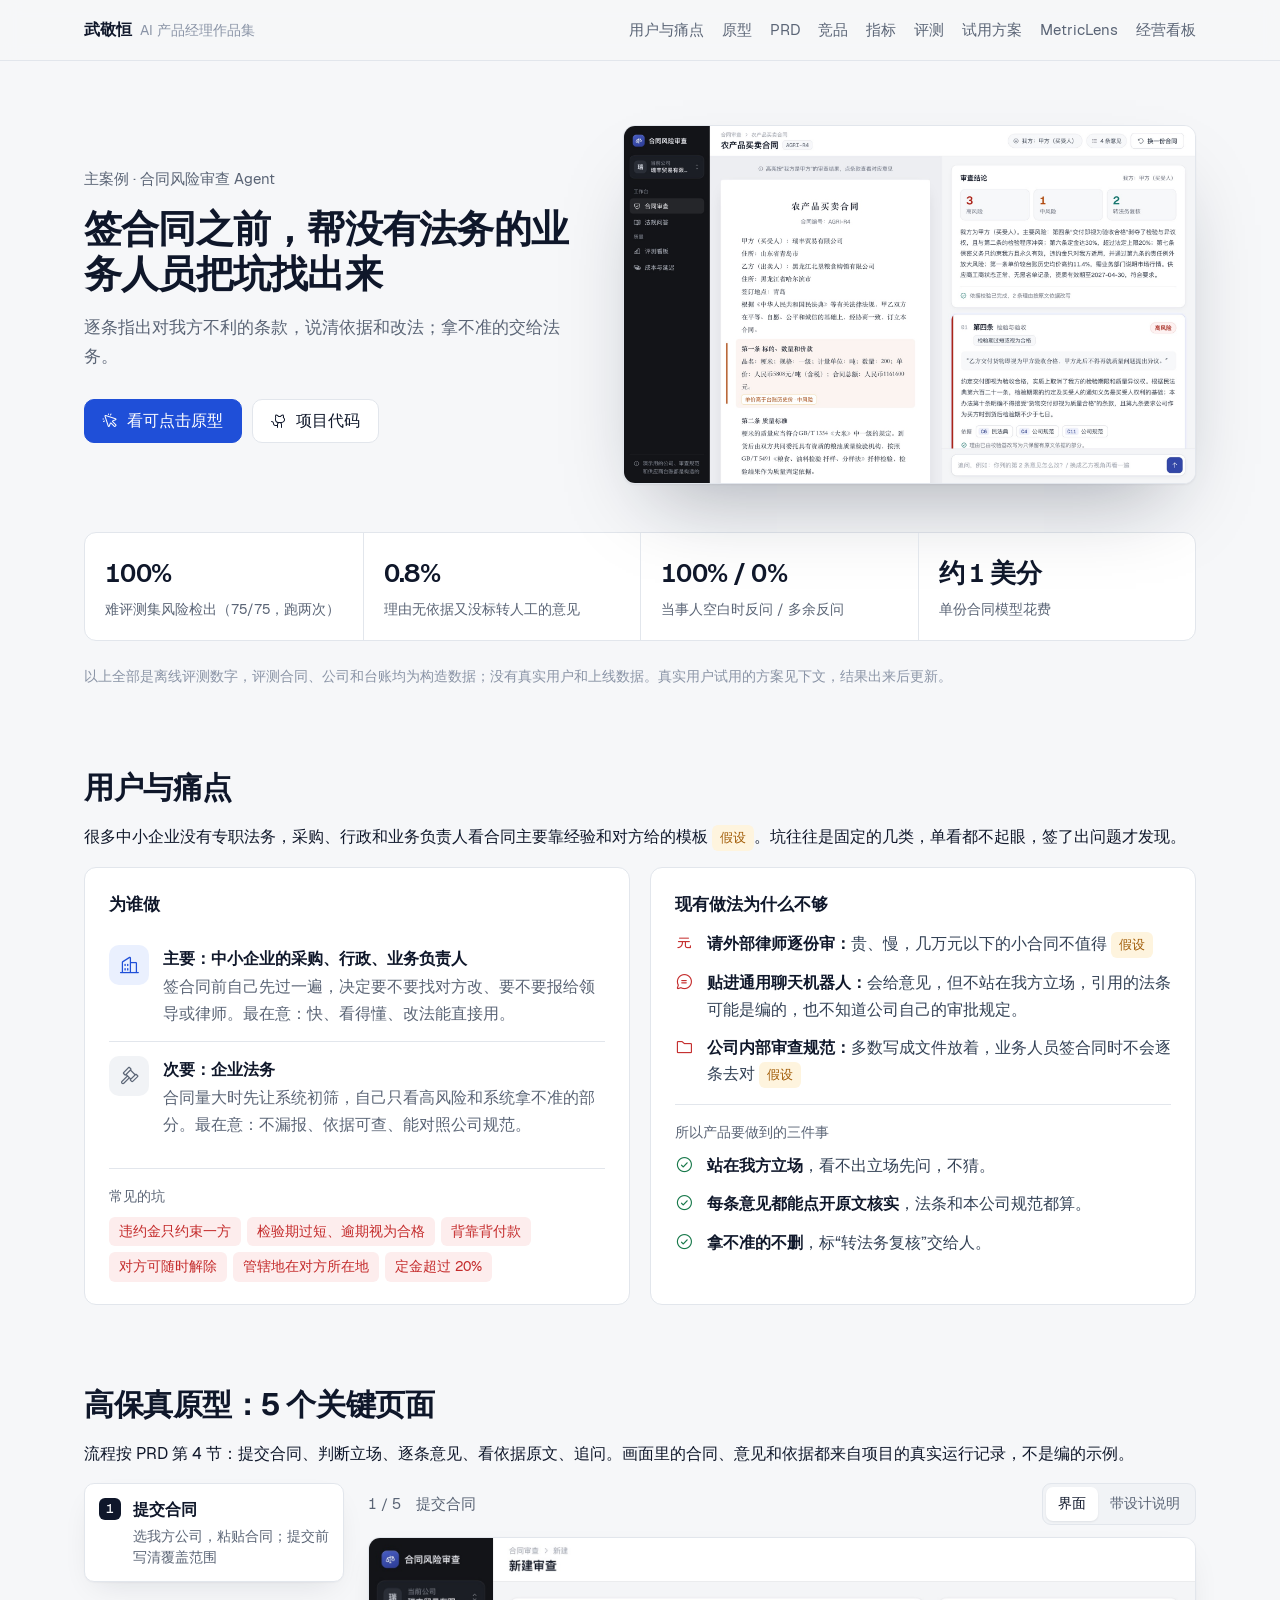
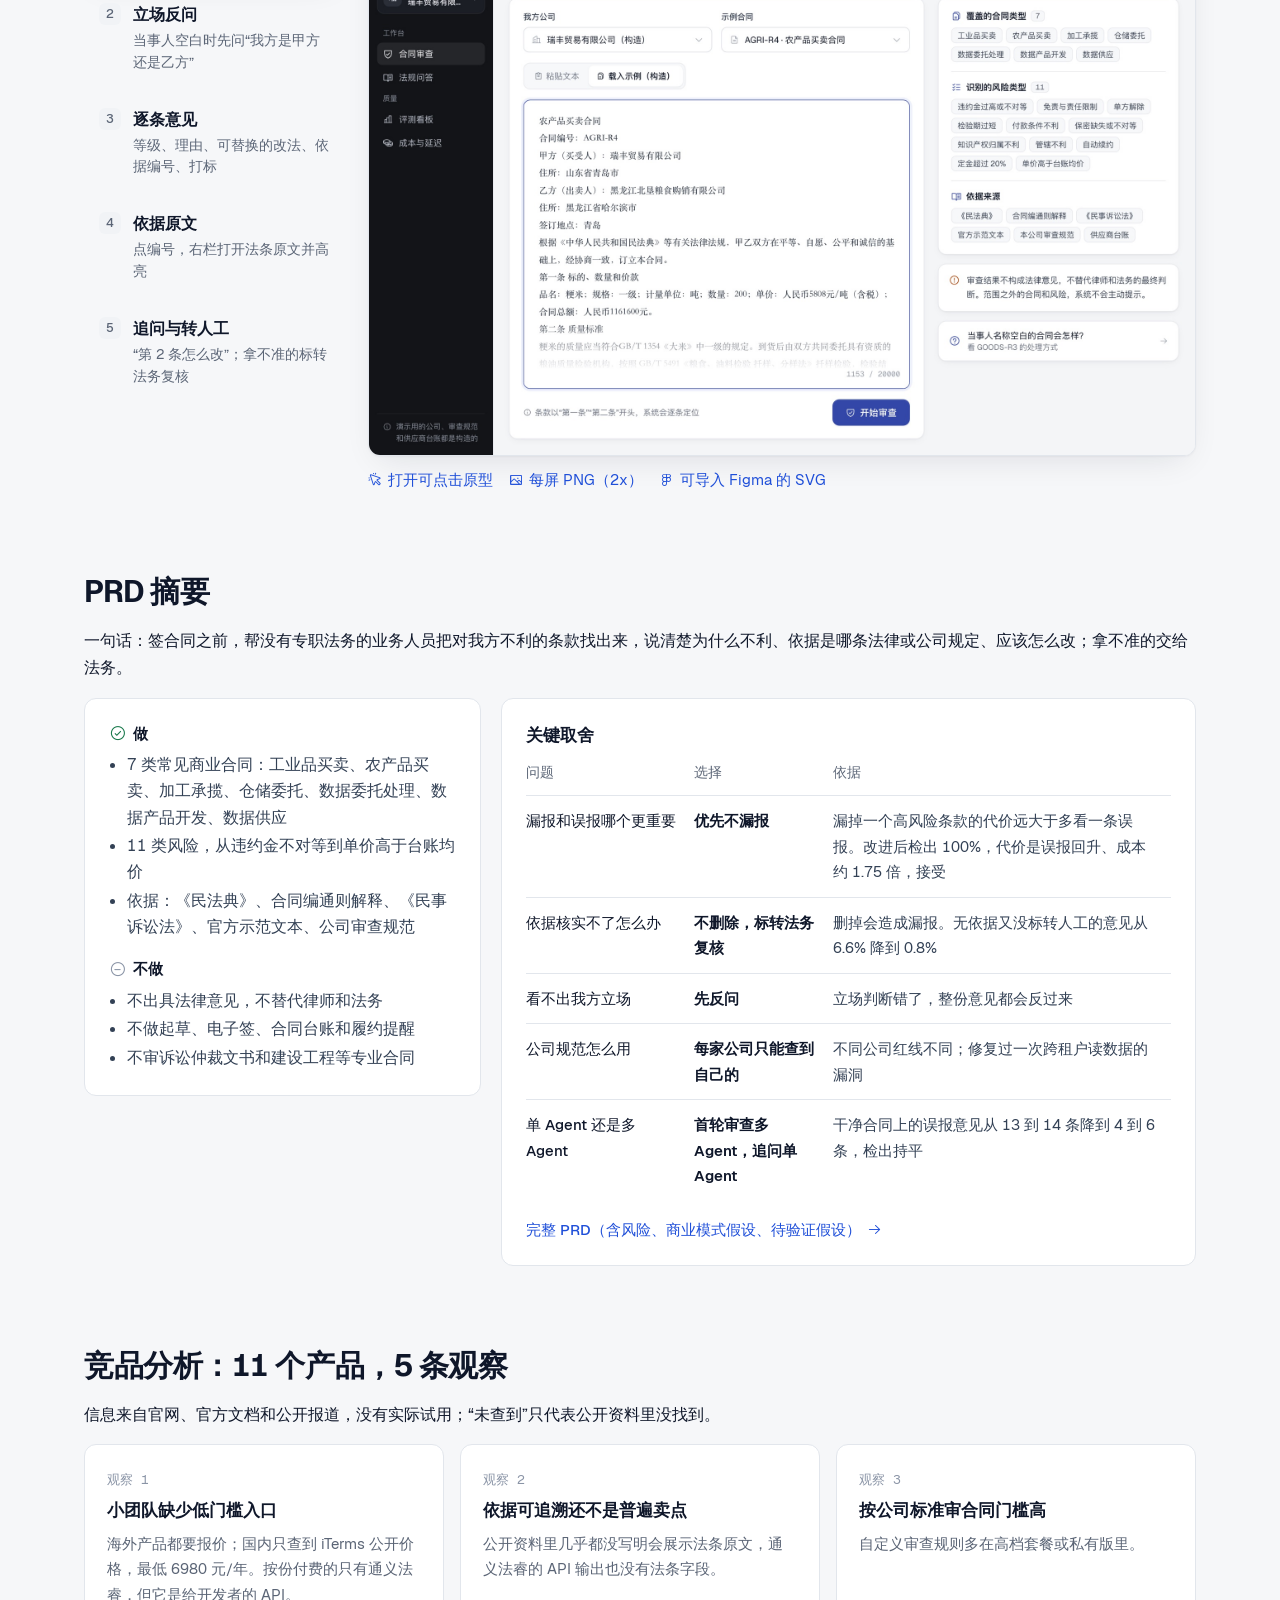
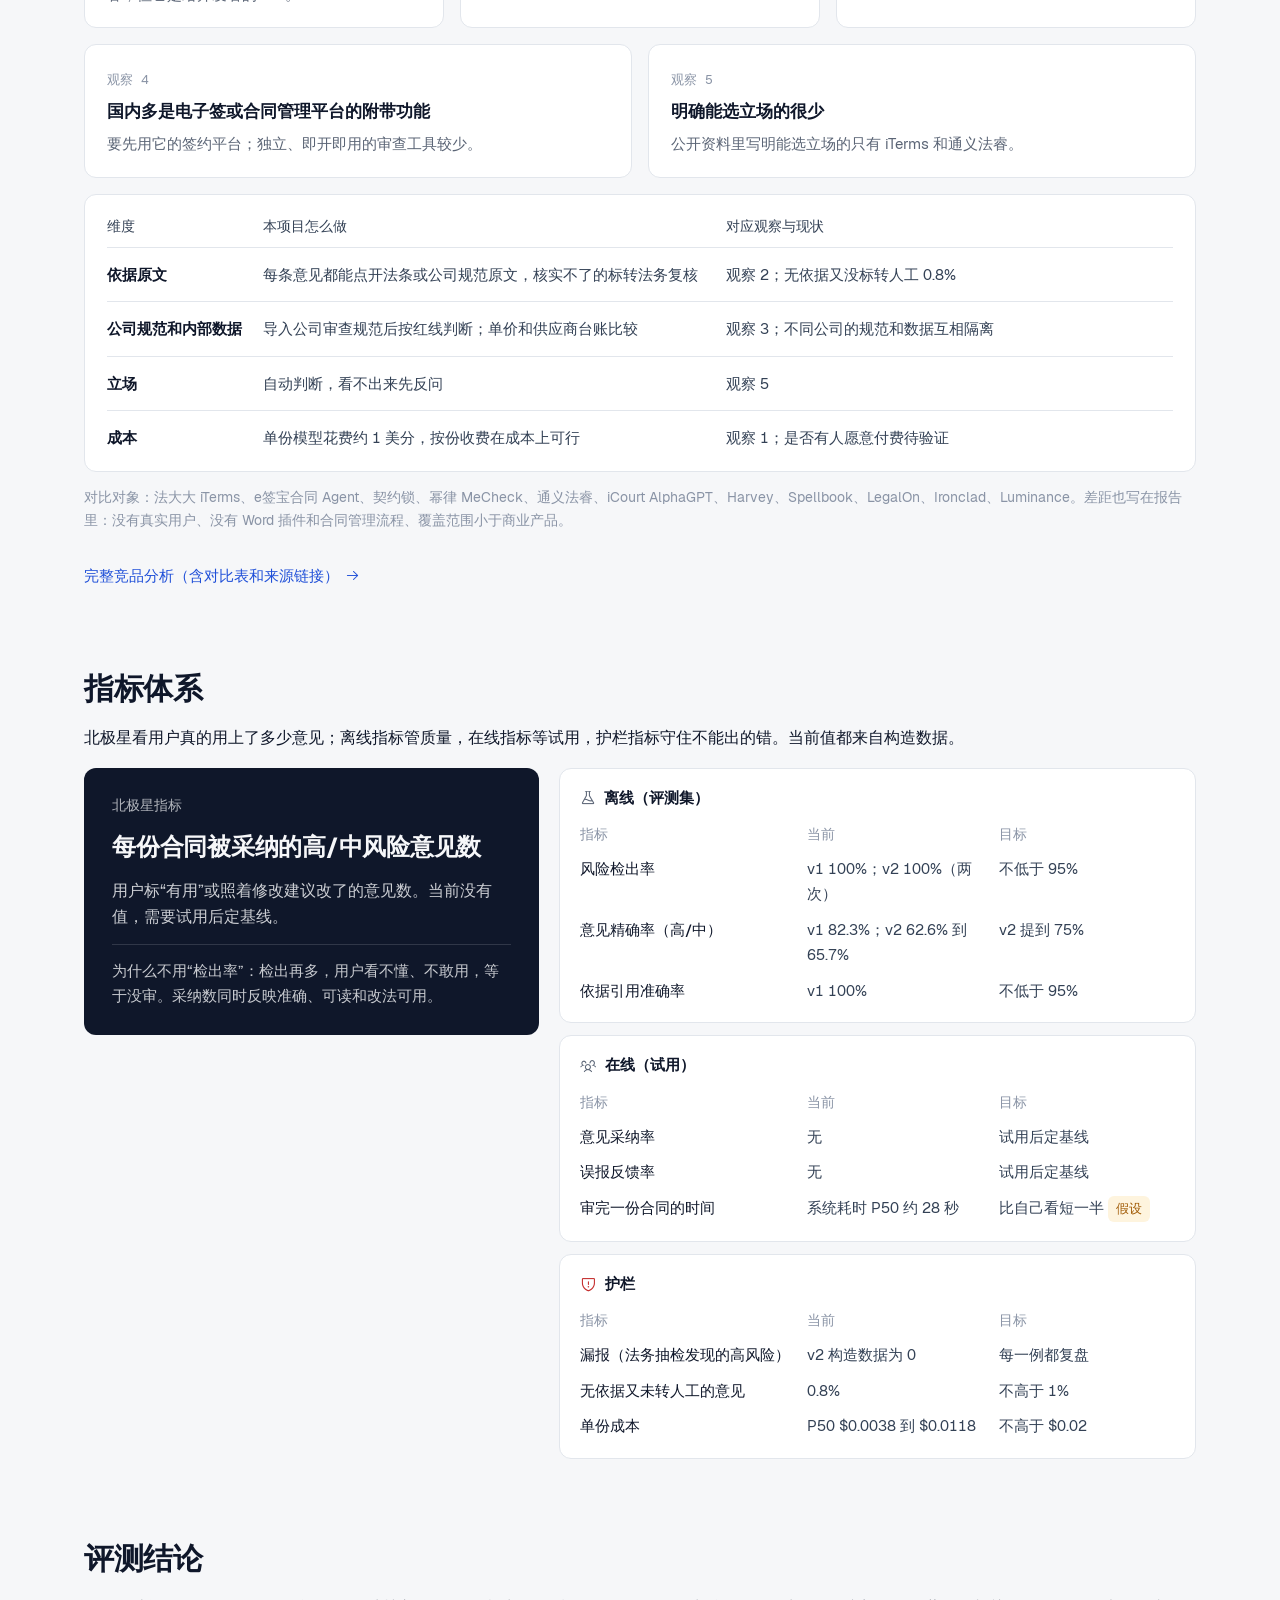
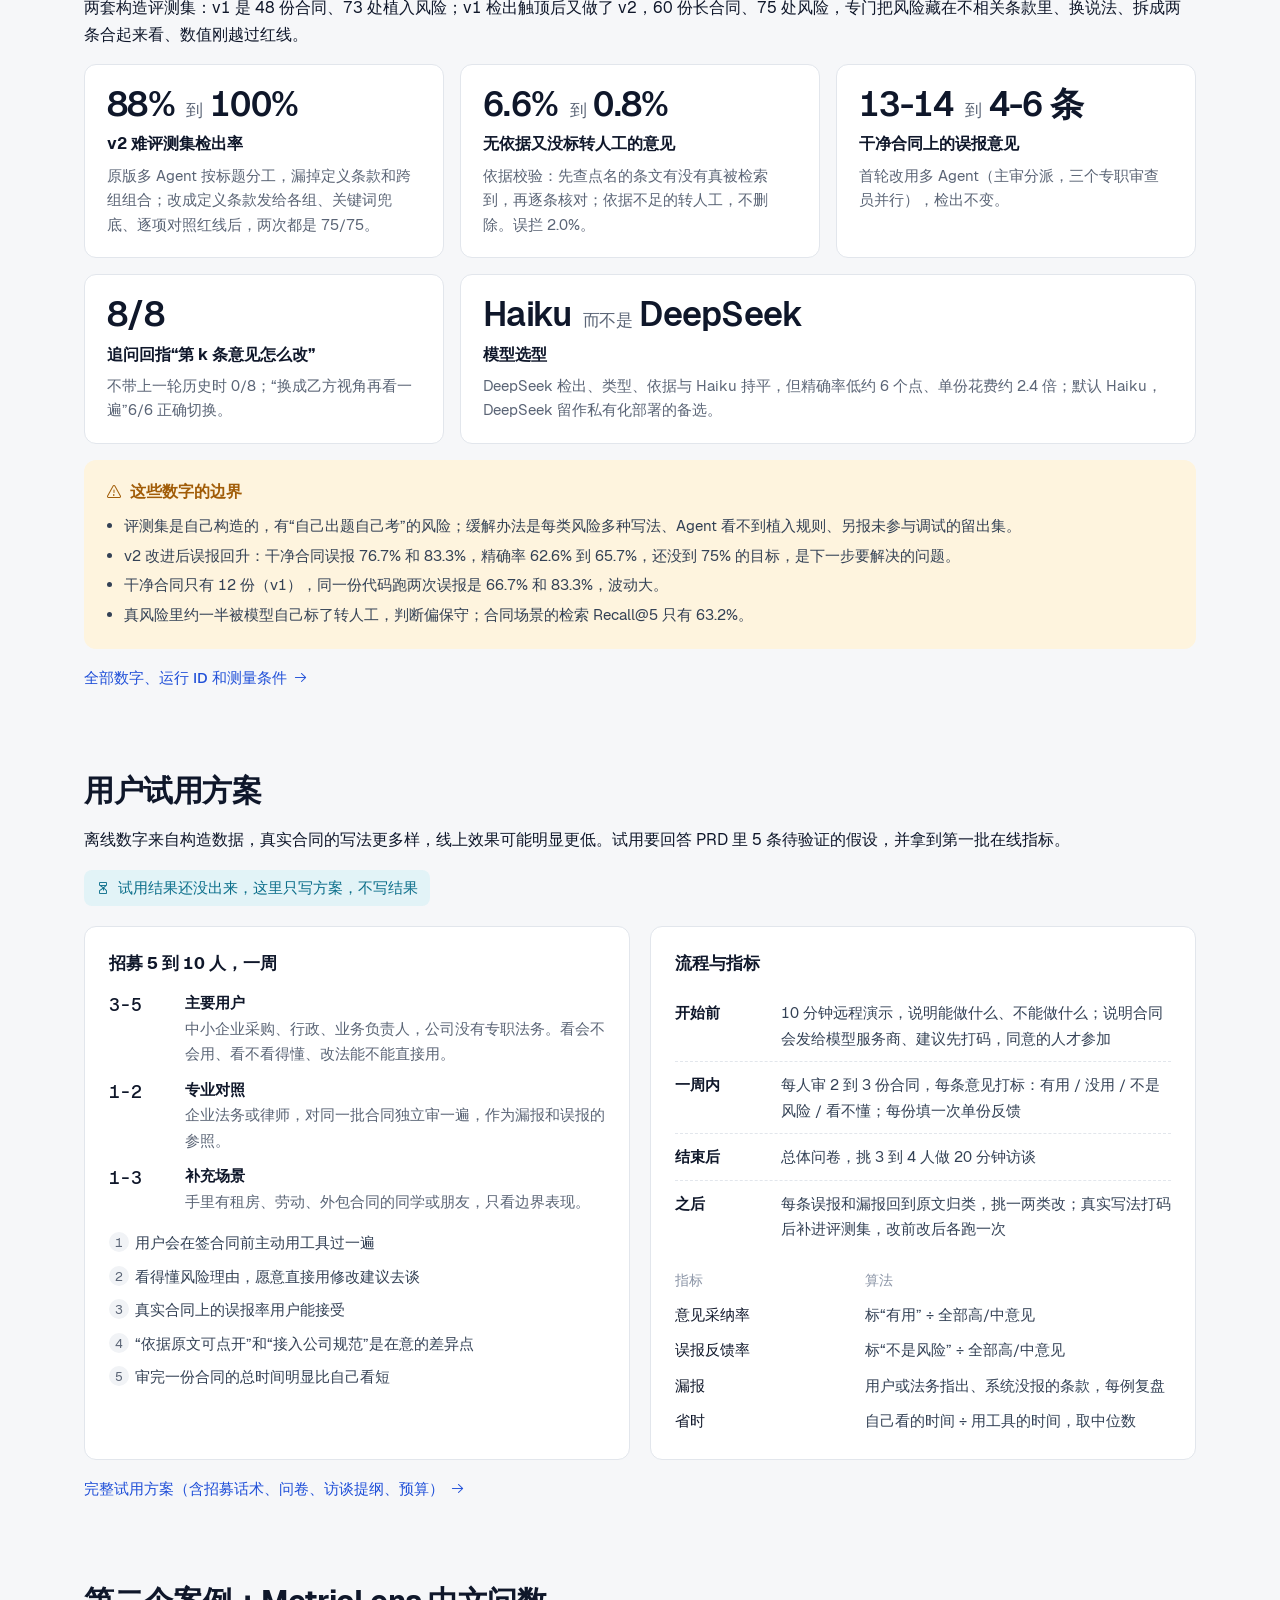
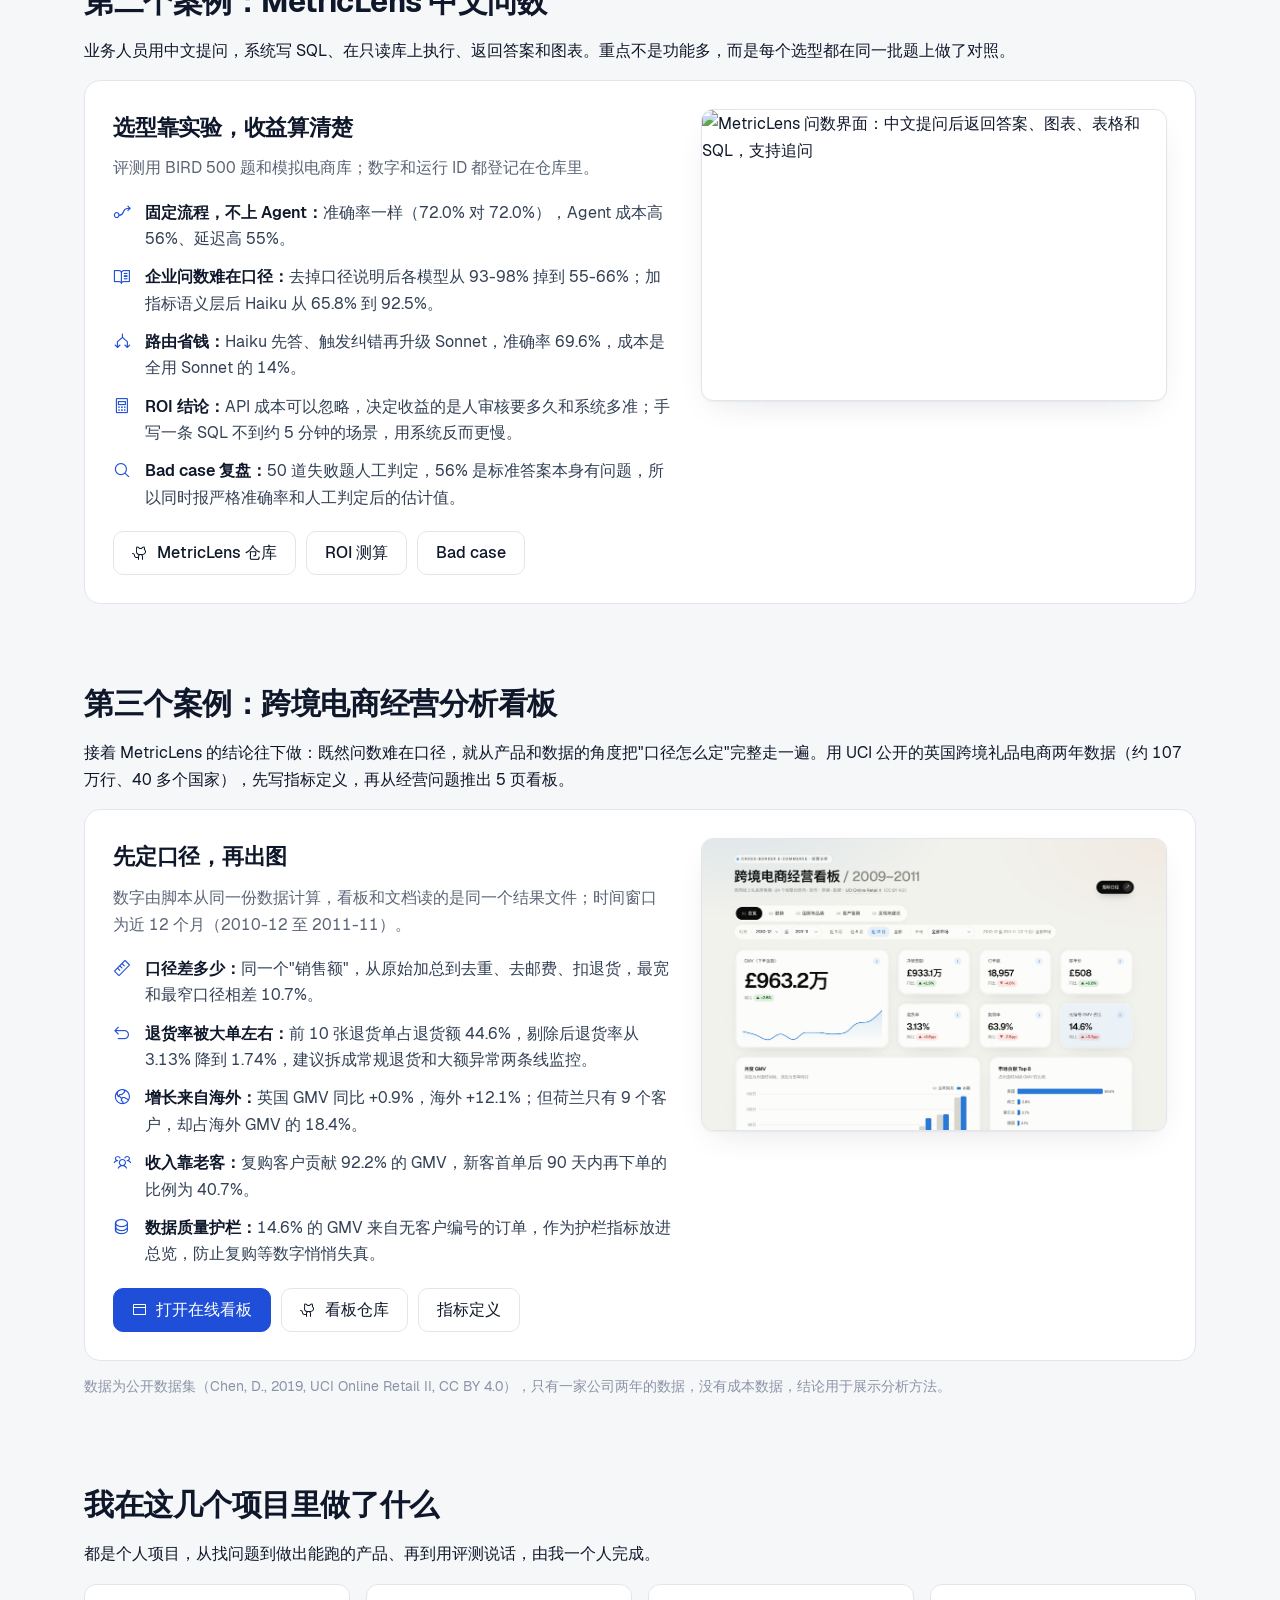
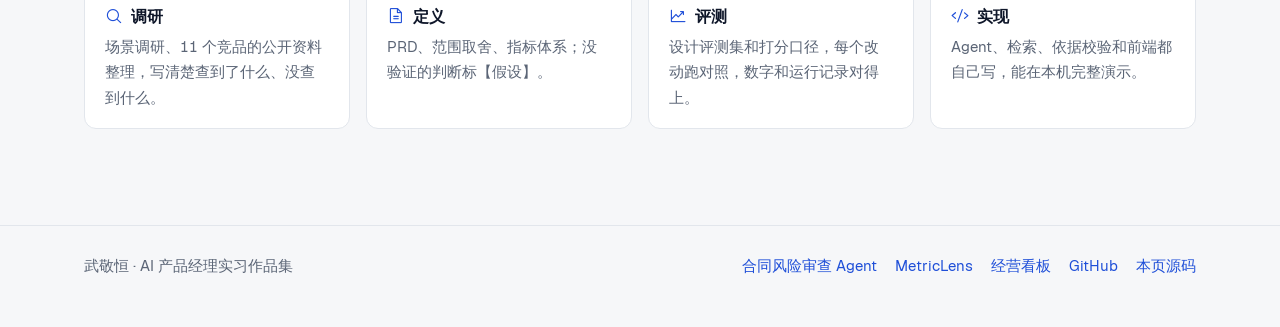
==== commit 92afd486: "docs: DataPilot 改名 MetricLens，UIPilot 改名 WebHands" ====
--- a/index.html
+++ b/index.html
@@ -4,7 +4,7 @@
 <meta charset="utf-8">
 <meta name="viewport" content="width=device-width, initial-scale=1">
 <title>武敬恒 · AI 产品经理作品集</title>
-<meta name="description" content="AI 产品经理实习作品集。主案例：合同风险审查 Agent，含用户与痛点、PRD、竞品分析、指标体系、高保真原型、评测结论和用户试用方案；第二案例：DataPilot 中文问数；第三案例：跨境电商经营分析看板。">
+<meta name="description" content="AI 产品经理实习作品集。主案例：合同风险审查 Agent，含用户与痛点、PRD、竞品分析、指标体系、高保真原型、评测结论和用户试用方案；第二案例：MetricLens 中文问数；第三案例：跨境电商经营分析看板。">
 <meta property="og:title" content="武敬恒 · AI 产品经理作品集">
 <meta property="og:description" content="合同风险审查 Agent：帮没有专职法务的业务人员，签合同前把对我方不利的条款找出来。">
 <meta property="og:image" content="assets/img/web/03-逐条意见.jpg">
@@ -24,7 +24,7 @@
       <a href="#metrics">指标</a>
       <a href="#evaluation">评测</a>
       <a href="#trial">试用方案</a>
-      <a href="#datapilot">DataPilot</a>
+      <a href="#metriclens">MetricLens</a>
       <a href="#dashboard">经营看板</a>
     </nav>
   </div>
@@ -303,9 +303,9 @@
     </div>
   </section>
 
-  <section class="block" id="datapilot">
-    <div class="wrap">
-      <h2>第二个案例：DataPilot 中文问数</h2>
+  <section class="block" id="metriclens">
+    <div class="wrap">
+      <h2>第二个案例：MetricLens 中文问数</h2>
       <p class="lead">业务人员用中文提问，系统写 SQL、在只读库上执行、返回答案和图表。重点不是功能多，而是每个选型都在同一批题上做了对照。</p>
       <div class="case2 reveal">
         <div>
@@ -319,12 +319,12 @@
             <div class="fnd"><i class="ph ph-magnifying-glass" aria-hidden="true"></i><span><b>Bad case 复盘：</b>50 道失败题人工判定，56% 是标准答案本身有问题，所以同时报严格准确率和人工判定后的估计值。</span></div>
           </div>
           <div class="cta" style="margin-top:20px">
-            <a class="btn" href="https://github.com/kennywu411-dev/datapilot"><i class="ph ph-github-logo" aria-hidden="true"></i>DataPilot 仓库</a>
-            <a class="btn" href="https://github.com/kennywu411-dev/datapilot/blob/main/docs/roi.md">ROI 测算</a>
-            <a class="btn" href="https://github.com/kennywu411-dev/datapilot/blob/main/docs/badcases.md">Bad case</a>
-          </div>
-        </div>
-        <div class="shot"><img src="assets/img/web/datapilot-chat.jpg" width="2000" height="1250" alt="DataPilot 问数界面：中文提问后返回答案、图表、表格和 SQL，支持追问" loading="lazy"></div>
+            <a class="btn" href="https://github.com/kennywu411-dev/metriclens"><i class="ph ph-github-logo" aria-hidden="true"></i>MetricLens 仓库</a>
+            <a class="btn" href="https://github.com/kennywu411-dev/metriclens/blob/main/docs/roi.md">ROI 测算</a>
+            <a class="btn" href="https://github.com/kennywu411-dev/metriclens/blob/main/docs/badcases.md">Bad case</a>
+          </div>
+        </div>
+        <div class="shot"><img src="assets/img/web/metriclens-chat.jpg" width="2000" height="1250" alt="MetricLens 问数界面：中文提问后返回答案、图表、表格和 SQL，支持追问" loading="lazy"></div>
       </div>
     </div>
   </section>
@@ -332,7 +332,7 @@
   <section class="block" id="dashboard">
     <div class="wrap">
       <h2>第三个案例：跨境电商经营分析看板</h2>
-      <p class="lead">接着 DataPilot 的结论往下做：既然问数难在口径，就从产品和数据的角度把"口径怎么定"完整走一遍。用 UCI 公开的英国跨境礼品电商两年数据（约 107 万行、40 多个国家），先写指标定义，再从经营问题推出 5 页看板。</p>
+      <p class="lead">接着 MetricLens 的结论往下做：既然问数难在口径，就从产品和数据的角度把"口径怎么定"完整走一遍。用 UCI 公开的英国跨境礼品电商两年数据（约 107 万行、40 多个国家），先写指标定义，再从经营问题推出 5 页看板。</p>
       <div class="case2 reveal">
         <div>
           <h3>先定口径，再出图</h3>
@@ -375,7 +375,7 @@
     <span>武敬恒 · AI 产品经理实习作品集</span>
     <div class="links">
       <a href="https://github.com/kennywu411-dev/contract-review-agent">合同风险审查 Agent</a>
-      <a href="https://github.com/kennywu411-dev/datapilot">DataPilot</a>
+      <a href="https://github.com/kennywu411-dev/metriclens">MetricLens</a>
       <a href="https://kennywu411-dev.github.io/ecommerce-dashboard/">经营看板</a>
       <a href="https://github.com/kennywu411-dev">GitHub</a>
       <a href="https://github.com/kennywu411-dev/pm-portfolio">本页源码</a>
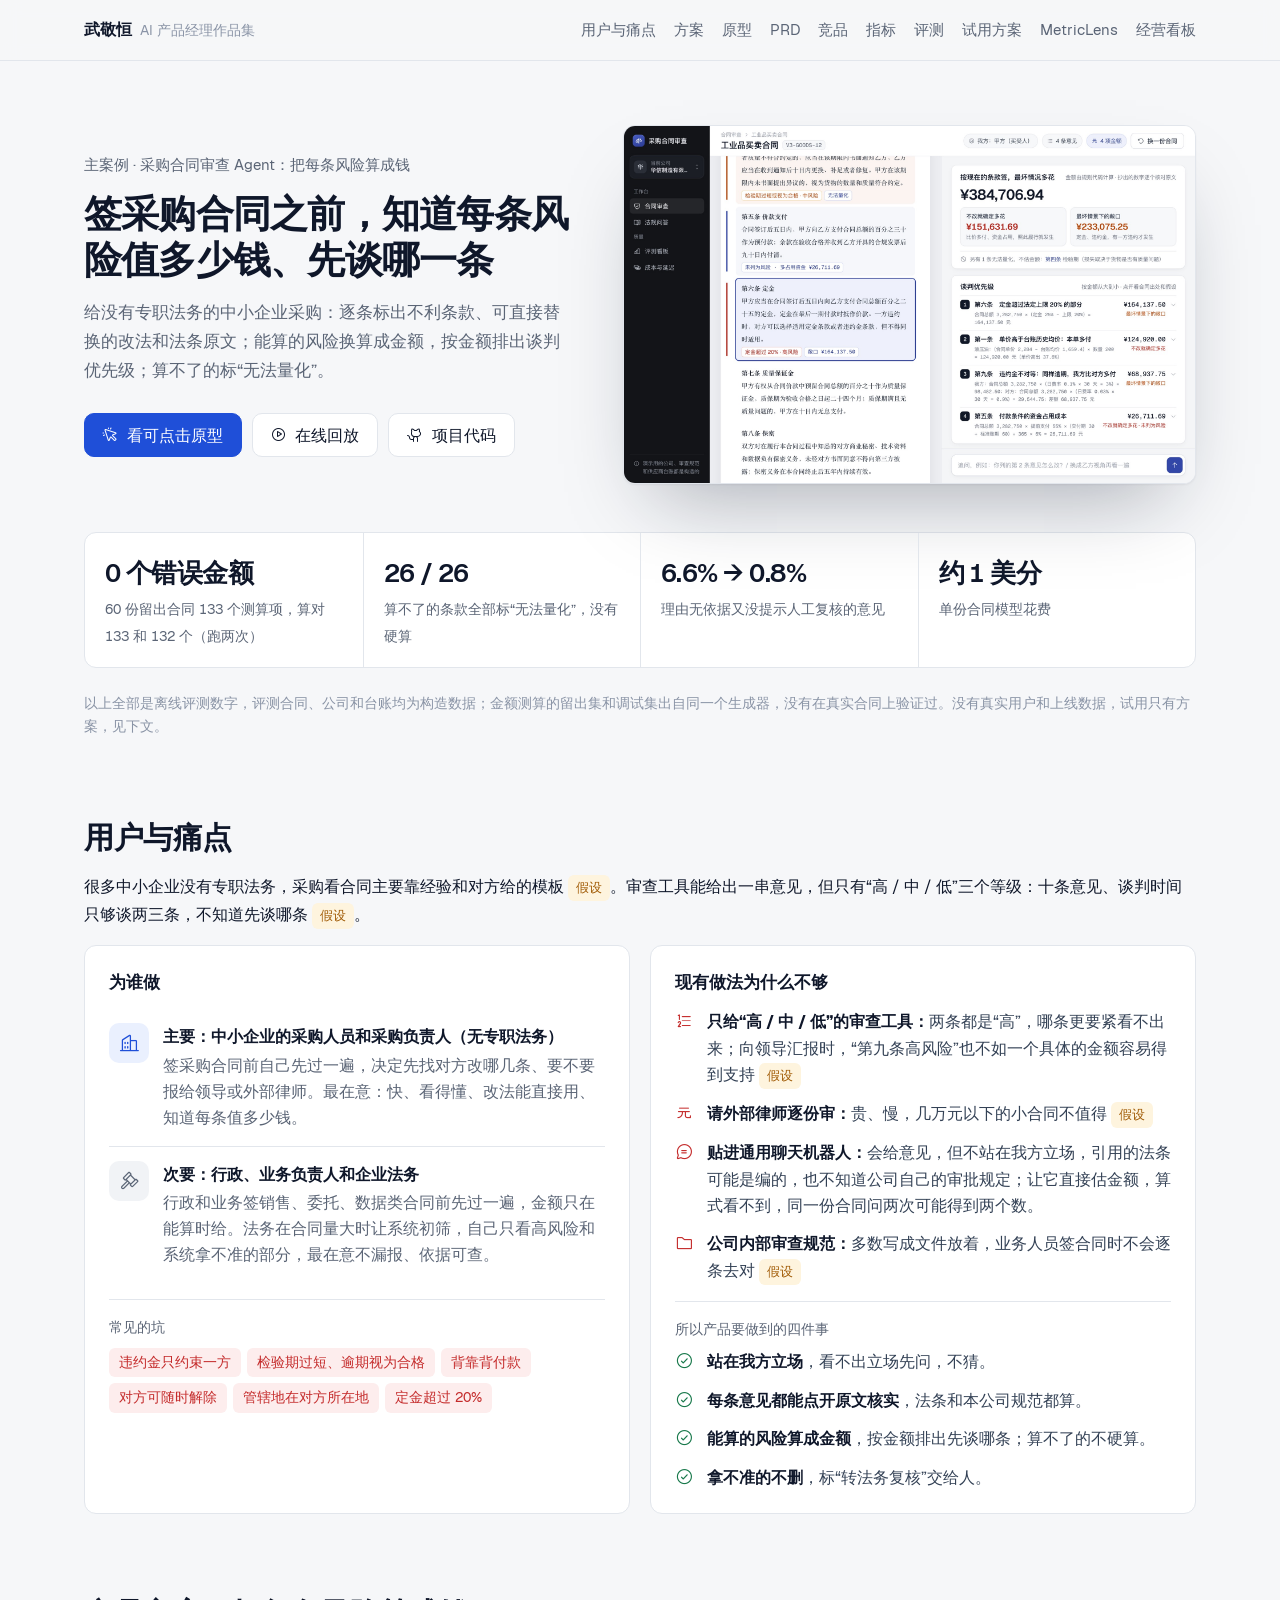
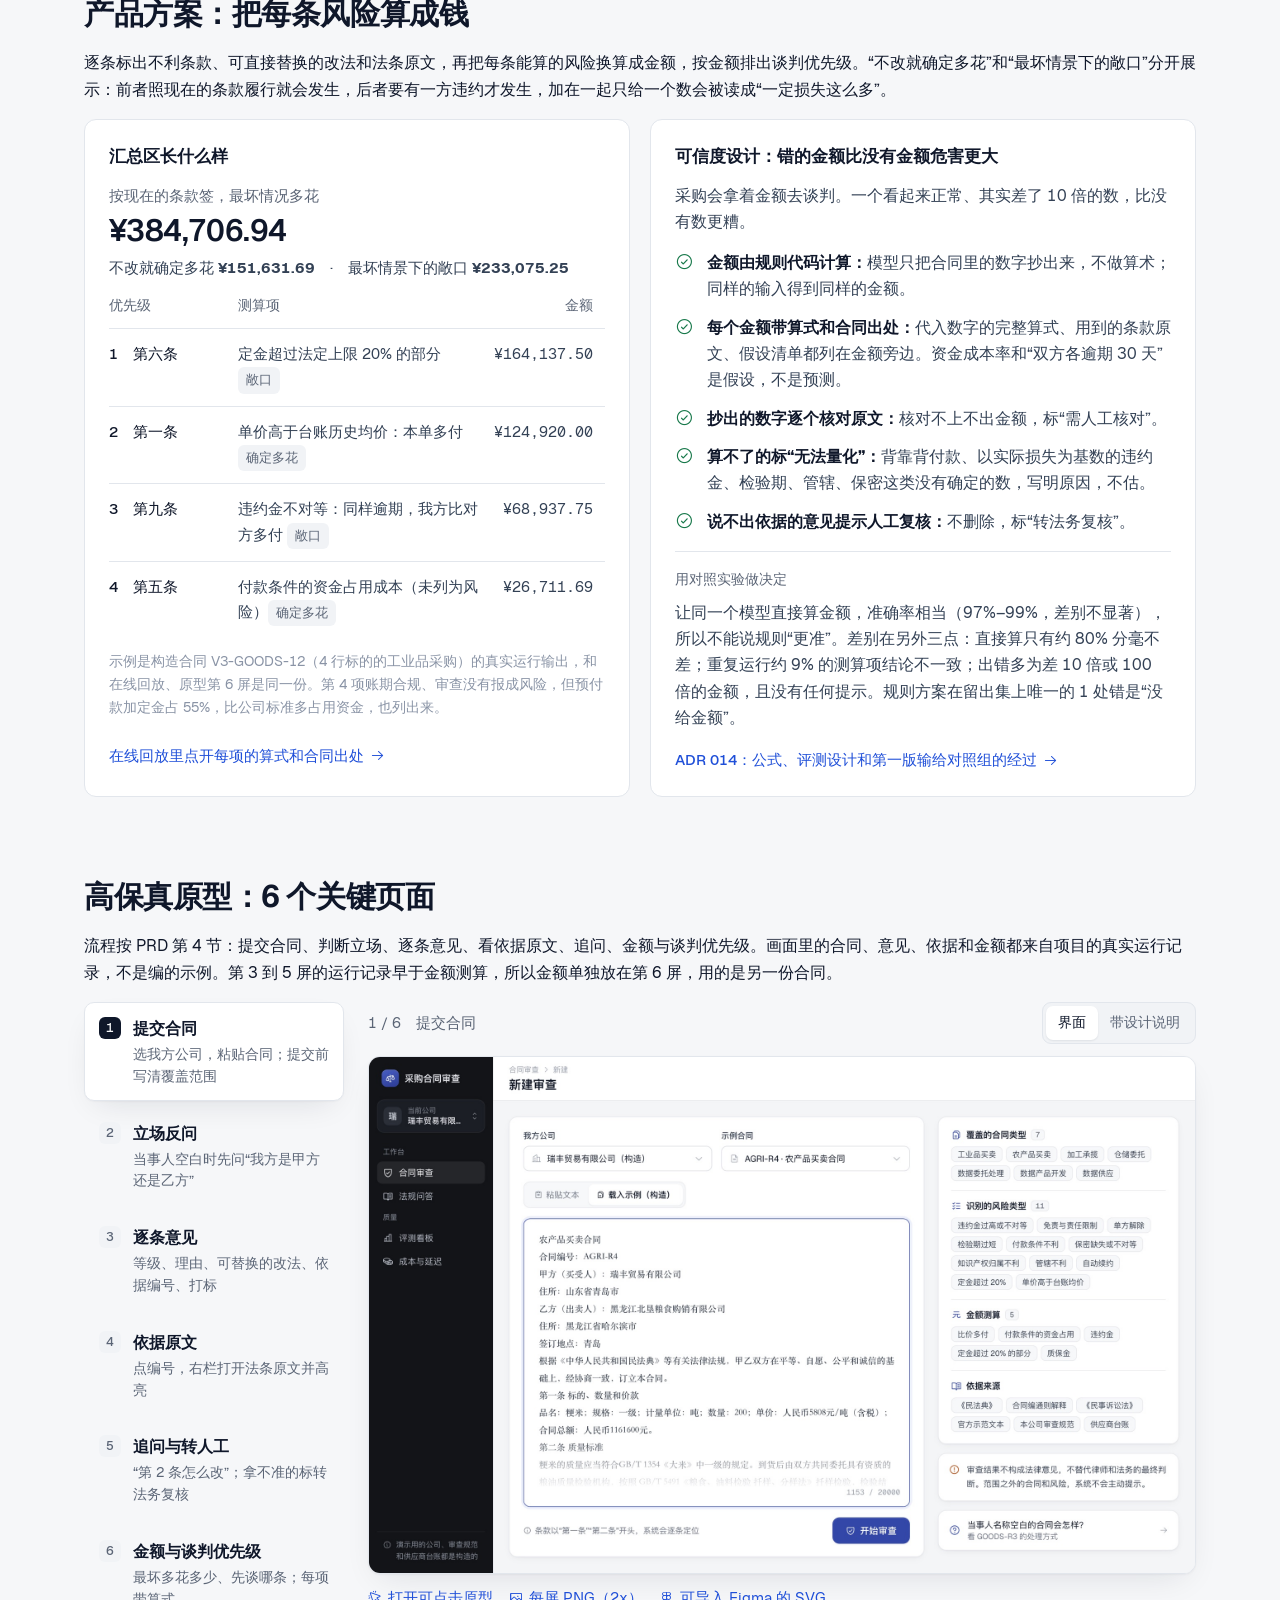
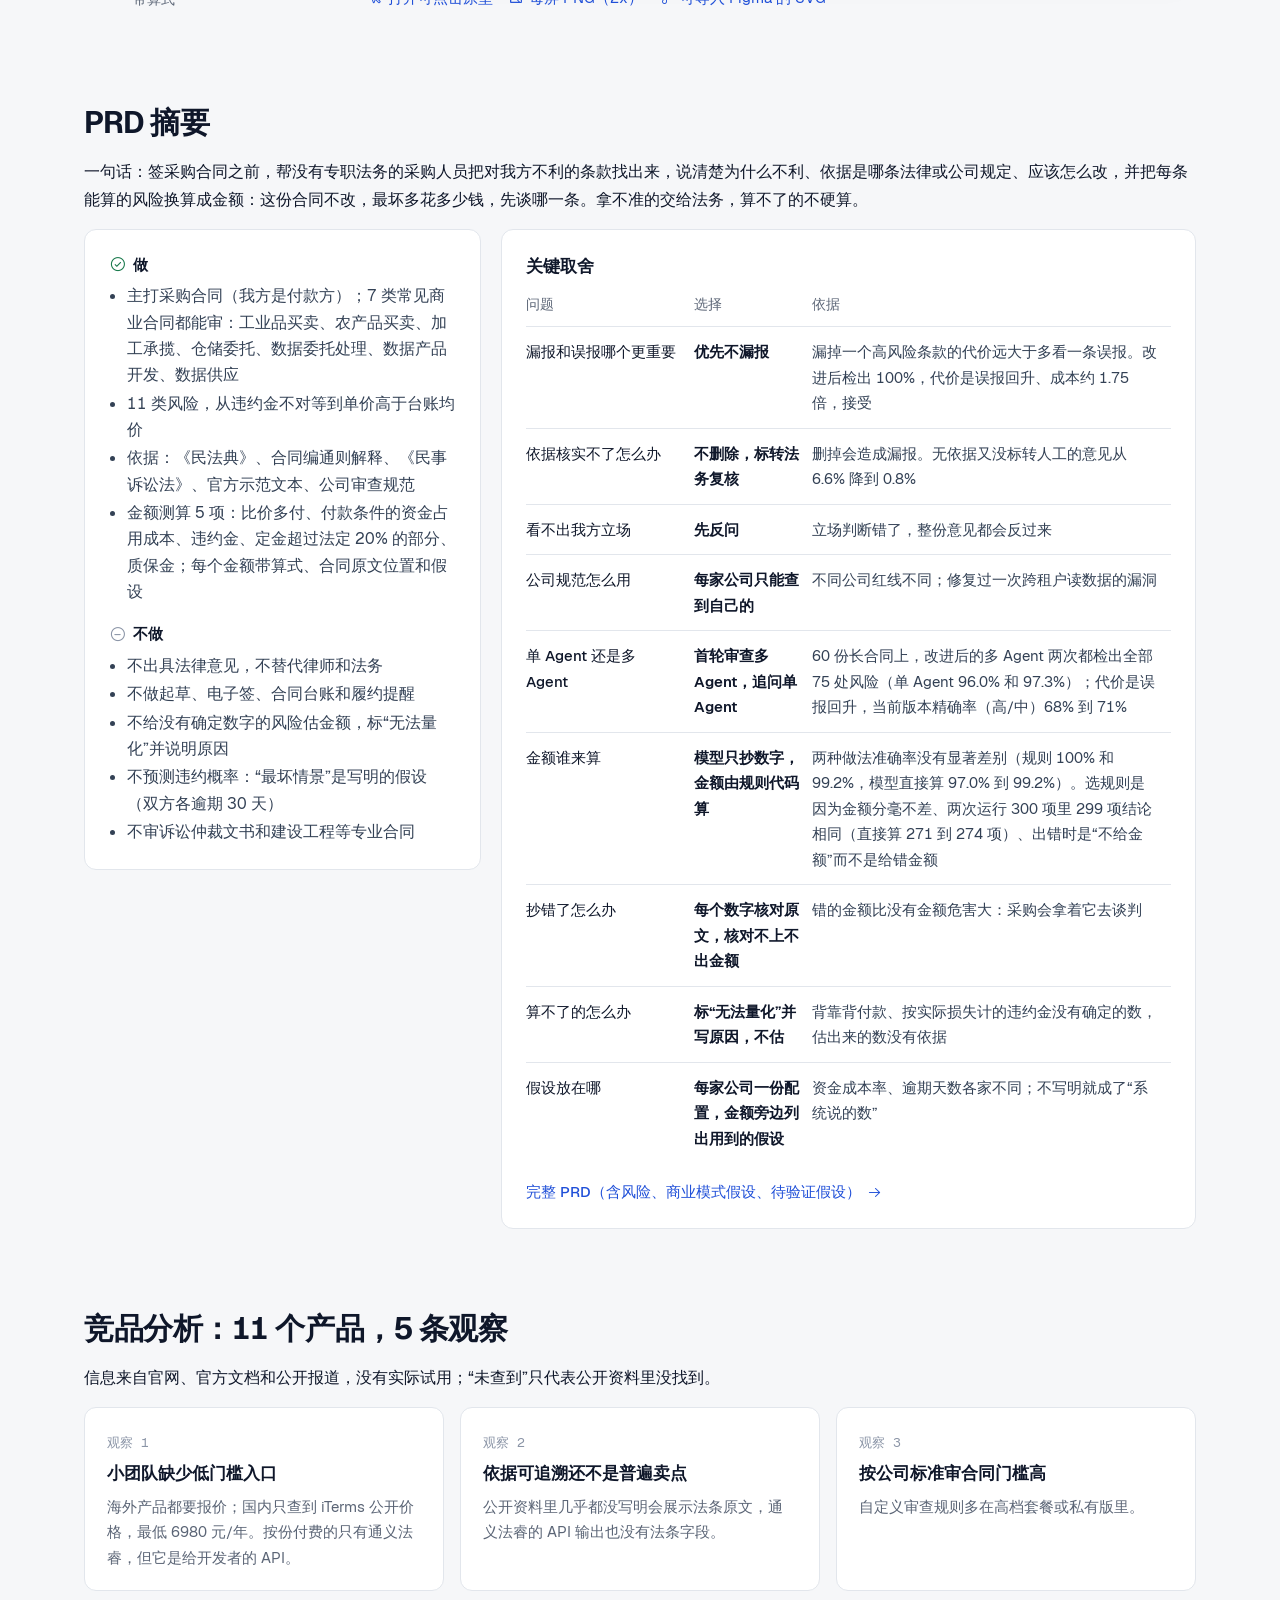
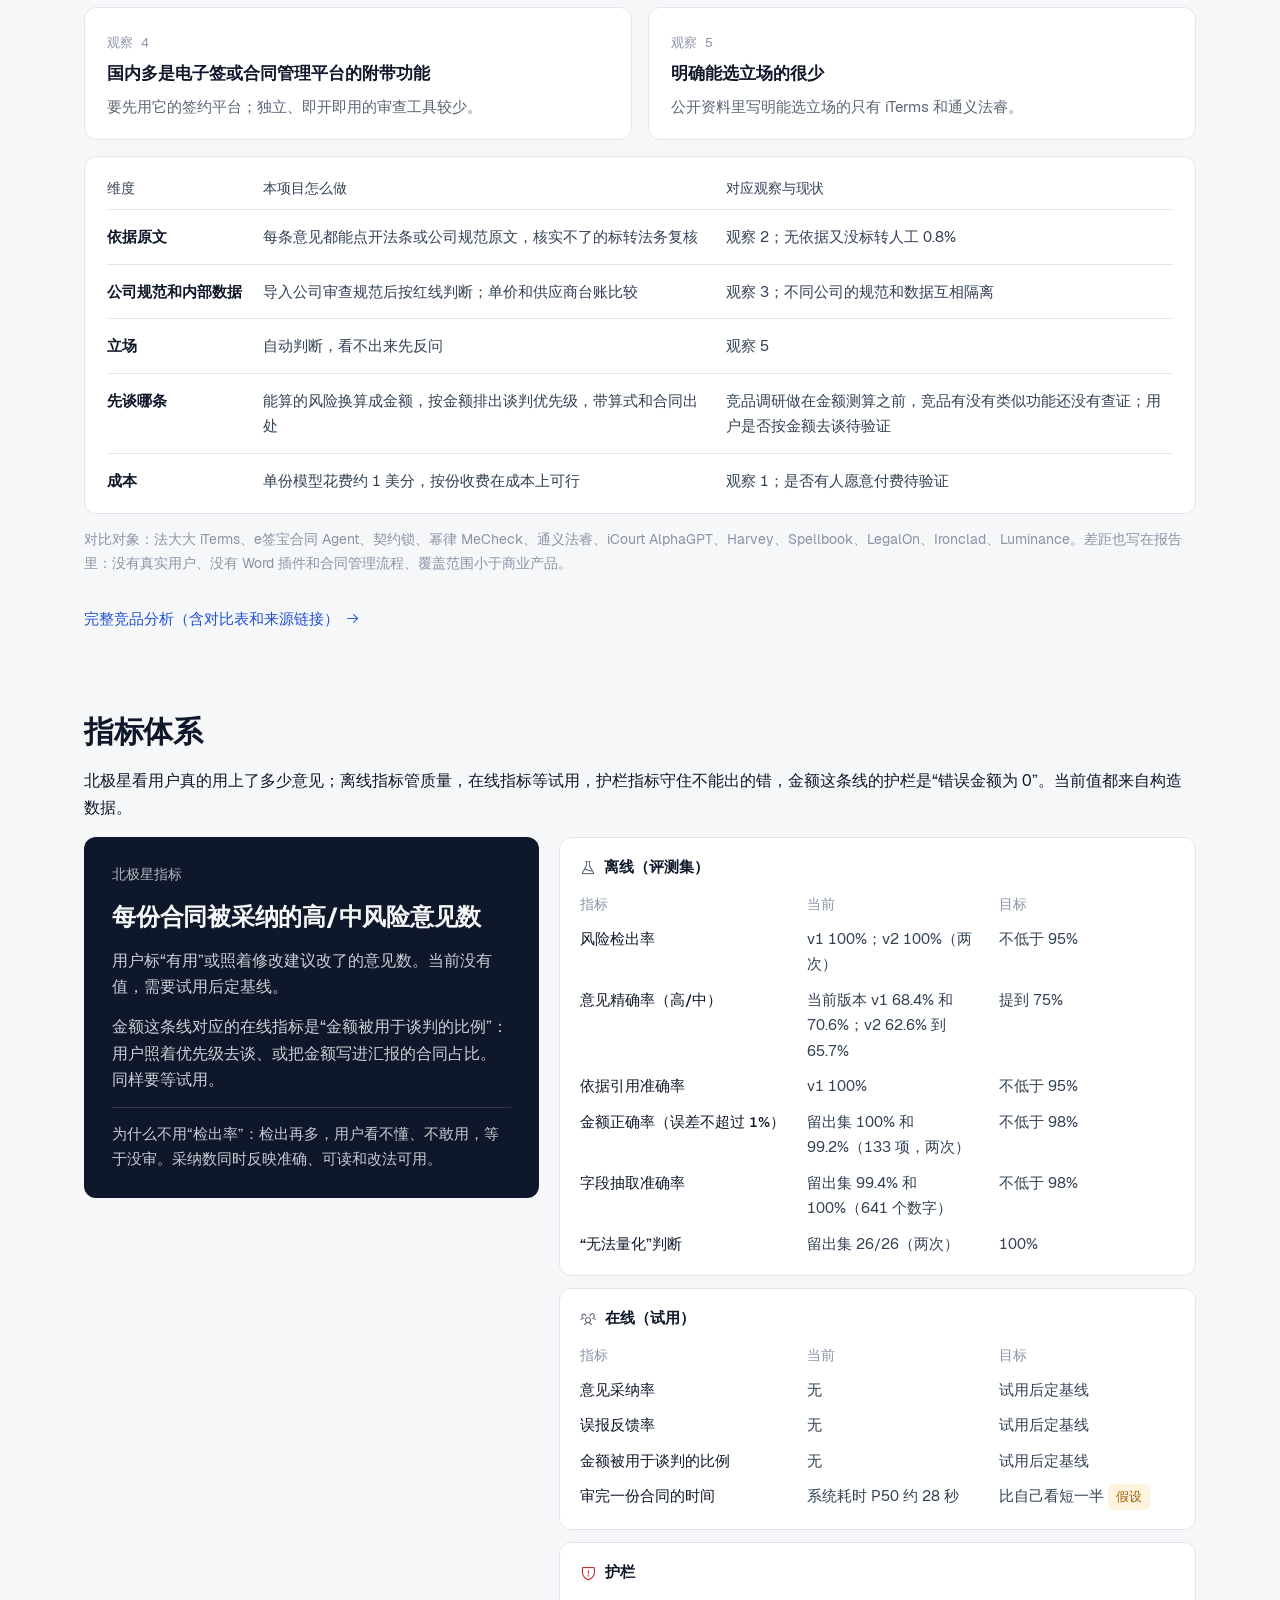
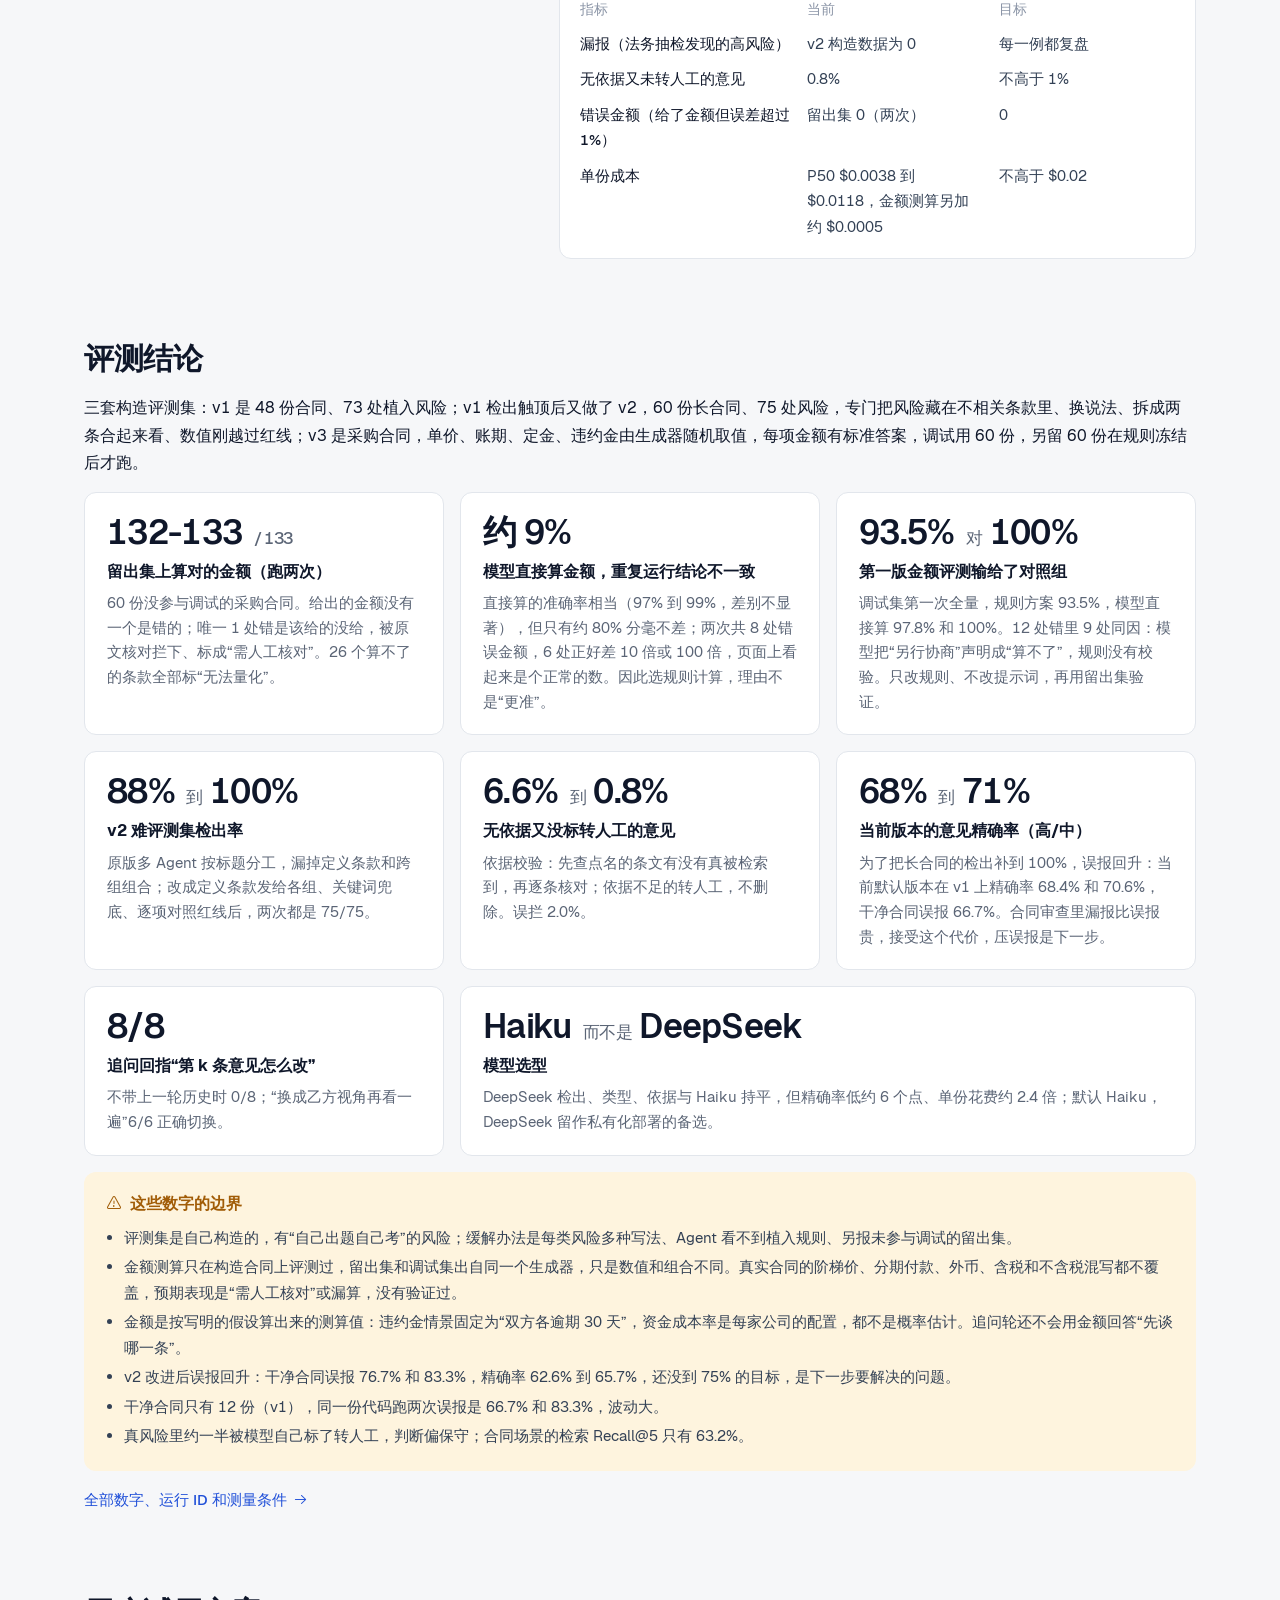
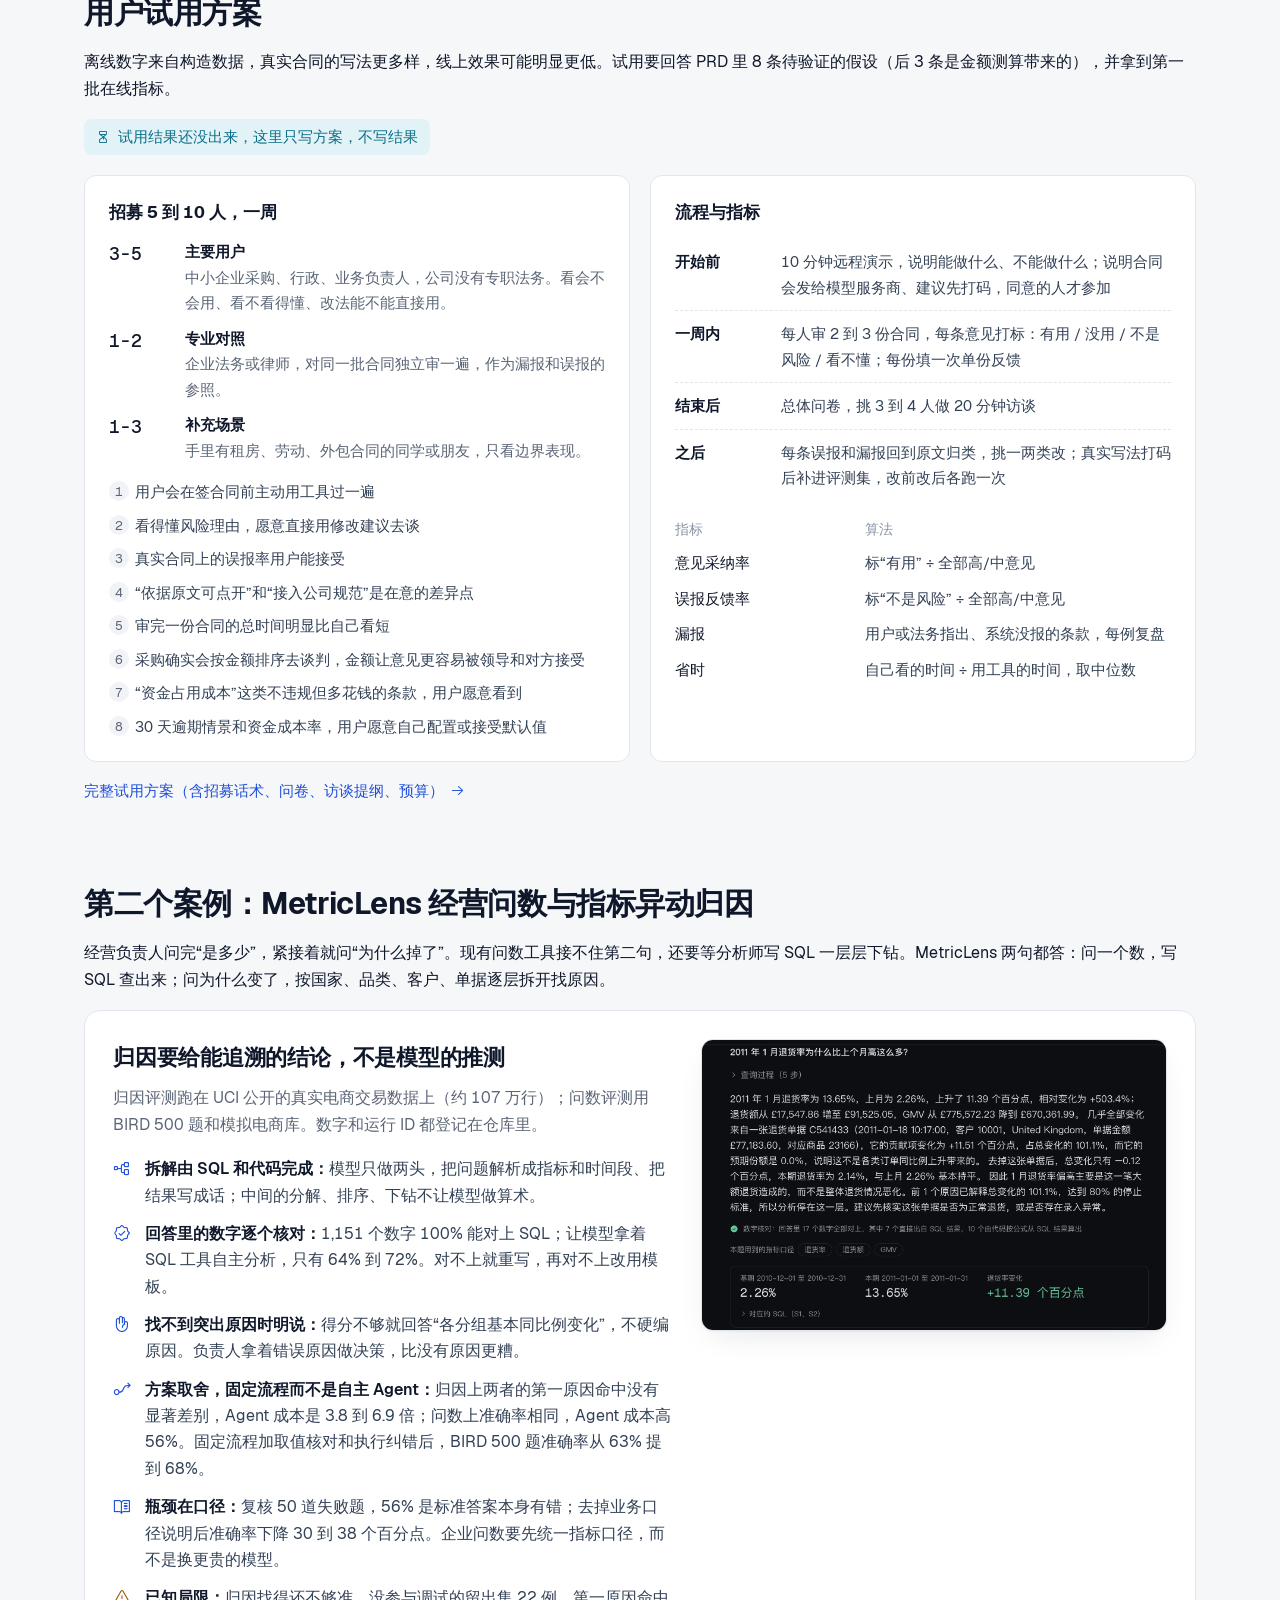
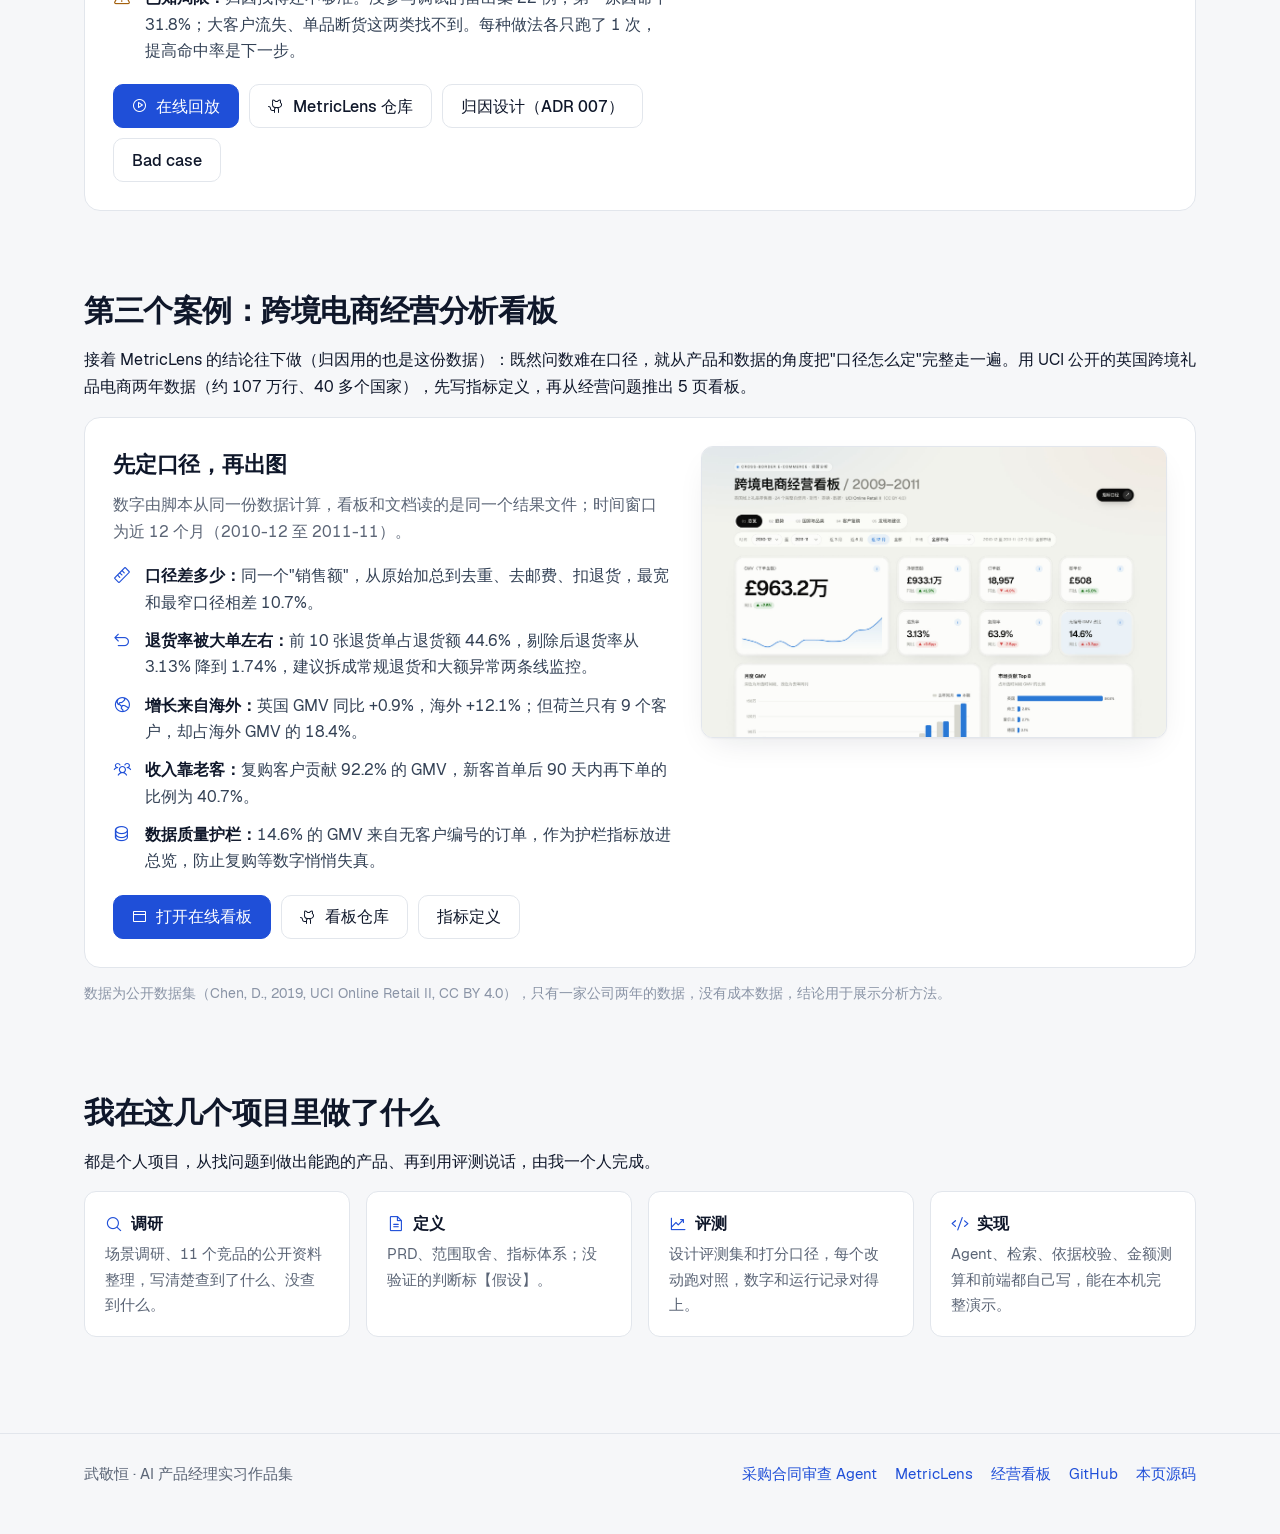
==== commit 8991a4d4: "docs: 主案例更新为采购合同审查（金额测算），补充 MetricLens 指标归因 - 主页：标题、定位、用户与痛点、PRD 摘要、竞品定位、指标体系、评测结论、试用假设同步到最新 PRD；新增「" ====
--- a/index.html
+++ b/index.html
@@ -3,11 +3,11 @@
 <head>
 <meta charset="utf-8">
 <meta name="viewport" content="width=device-width, initial-scale=1">
-<title>武敬恒 · AI 产品经理作品集</title>
-<meta name="description" content="AI 产品经理实习作品集。主案例：合同风险审查 Agent，含用户与痛点、PRD、竞品分析、指标体系、高保真原型、评测结论和用户试用方案；第二案例：MetricLens 中文问数；第三案例：跨境电商经营分析看板。">
+<title>武敬恒 · AI 产品经理作品集｜采购合同审查 Agent、MetricLens</title>
+<meta name="description" content="AI 产品经理实习作品集。主案例：采购合同审查 Agent，把每条风险算成钱、按金额排谈判优先级，含用户与痛点、产品方案、PRD、竞品分析、指标体系、高保真原型、评测结论和用户试用方案；第二案例：MetricLens 经营问数与指标异动归因；第三案例：跨境电商经营分析看板。">
 <meta property="og:title" content="武敬恒 · AI 产品经理作品集">
-<meta property="og:description" content="合同风险审查 Agent：帮没有专职法务的业务人员，签合同前把对我方不利的条款找出来。">
-<meta property="og:image" content="assets/img/web/03-逐条意见.jpg">
+<meta property="og:description" content="采购合同审查 Agent：帮没有专职法务的中小企业采购，签合同前找出不利条款，把每条风险算成钱，按金额排出先谈哪条。">
+<meta property="og:image" content="assets/img/web/06-金额与谈判优先级.jpg">
 <link rel="stylesheet" href="assets/vendor/phosphor/phosphor.css">
 <link rel="stylesheet" href="assets/css/site.css">
 </head>
@@ -18,6 +18,7 @@
     <span class="me">武敬恒<span>AI 产品经理作品集</span></span>
     <nav aria-label="页内导航">
       <a href="#problem">用户与痛点</a>
+      <a href="#solution">方案</a>
       <a href="#prototype">原型</a>
       <a href="#prd">PRD</a>
       <a href="#competition">竞品</a>
@@ -34,42 +35,43 @@
   <div class="wrap">
     <section class="hero">
       <div>
-        <p class="kicker">主案例 · 合同风险审查 Agent</p>
-        <h1>签合同之前，帮没有法务的业务人员把坑找出来</h1>
-        <p class="sub">逐条指出对我方不利的条款，说清依据和改法；拿不准的交给法务。</p>
+        <p class="kicker">主案例 · 采购合同审查 Agent：把每条风险算成钱</p>
+        <h1>签采购合同之前，知道每条风险值多少钱、先谈哪一条</h1>
+        <p class="sub">给没有专职法务的中小企业采购：逐条标出不利条款、可直接替换的改法和法条原文；能算的风险换算成金额，按金额排出谈判优先级；算不了的标“无法量化”。</p>
         <div class="cta">
           <a class="btn primary" href="prototype/"><i class="ph ph-cursor-click" aria-hidden="true"></i>看可点击原型</a>
+          <a class="btn" href="https://kennywu411-dev.github.io/contract-review-agent/"><i class="ph ph-play-circle" aria-hidden="true"></i>在线回放</a>
           <a class="btn" href="https://github.com/kennywu411-dev/contract-review-agent"><i class="ph ph-github-logo" aria-hidden="true"></i>项目代码</a>
         </div>
       </div>
-      <a class="shot" href="prototype/?s=3" aria-label="打开原型第 3 屏：逐条意见">
-        <img src="assets/img/web/03-逐条意见.jpg" width="2000" height="1250" alt="合同风险审查原型：左侧合同按风险等级高亮，右侧逐条列出风险类型、等级、理由、依据编号和修改建议">
+      <a class="shot" href="prototype/?s=6" aria-label="打开原型第 6 屏：金额与谈判优先级">
+        <img src="assets/img/web/06-金额与谈判优先级.jpg" width="2000" height="1250" alt="采购合同审查原型：左侧合同按风险等级高亮并标出测算金额，右侧汇总最坏情况多花 384,706.94 元，分成不改就确定多花和最坏情景下的敞口，下方按金额排出四项谈判优先级，每项带算式">
       </a>
     </section>
 
     <div class="facts reveal">
-      <div><b>100%</b><span>难评测集风险检出（75/75，跑两次）</span></div>
-      <div><b>0.8%</b><span>理由无依据又没标转人工的意见</span></div>
-      <div><b>100% / 0%</b><span>当事人空白时反问 / 多余反问</span></div>
+      <div><b>0 个错误金额</b><span>60 份留出合同 133 个测算项，算对 133 和 132 个（跑两次）</span></div>
+      <div><b>26 / 26</b><span>算不了的条款全部标“无法量化”，没有硬算</span></div>
+      <div><b>6.6% → 0.8%</b><span>理由无依据又没提示人工复核的意见</span></div>
       <div><b>约 1 美分</b><span>单份合同模型花费</span></div>
     </div>
-    <p class="footnote">以上全部是离线评测数字，评测合同、公司和台账均为构造数据；没有真实用户和上线数据。真实用户试用的方案见下文，结果出来后更新。</p>
+    <p class="footnote">以上全部是离线评测数字，评测合同、公司和台账均为构造数据；金额测算的留出集和调试集出自同一个生成器，没有在真实合同上验证过。没有真实用户和上线数据，试用只有方案，见下文。</p>
   </div>
 
   <section class="block" id="problem">
     <div class="wrap">
       <h2>用户与痛点</h2>
-      <p class="lead">很多中小企业没有专职法务，采购、行政和业务负责人看合同主要靠经验和对方给的模板 <span class="tag assume">假设</span>。坑往往是固定的几类，单看都不起眼，签了出问题才发现。</p>
+      <p class="lead">很多中小企业没有专职法务，采购看合同主要靠经验和对方给的模板 <span class="tag assume">假设</span>。审查工具能给出一串意见，但只有“高 / 中 / 低”三个等级：十条意见、谈判时间只够谈两三条，不知道先谈哪条 <span class="tag assume">假设</span>。</p>
       <div class="split">
         <div class="panel reveal">
           <h3>为谁做</h3>
           <div class="user">
             <span class="ic"><i class="ph ph-buildings" aria-hidden="true"></i></span>
-            <div><b>主要：中小企业的采购、行政、业务负责人</b><p>签合同前自己先过一遍，决定要不要找对方改、要不要报给领导或律师。最在意：快、看得懂、改法能直接用。</p></div>
+            <div><b>主要：中小企业的采购人员和采购负责人（无专职法务）</b><p>签采购合同前自己先过一遍，决定先找对方改哪几条、要不要报给领导或外部律师。最在意：快、看得懂、改法能直接用、知道每条值多少钱。</p></div>
           </div>
           <div class="user second">
             <span class="ic"><i class="ph ph-gavel" aria-hidden="true"></i></span>
-            <div><b>次要：企业法务</b><p>合同量大时先让系统初筛，自己只看高风险和系统拿不准的部分。最在意：不漏报、依据可查、能对照公司规范。</p></div>
+            <div><b>次要：行政、业务负责人和企业法务</b><p>行政和业务签销售、委托、数据类合同前先过一遍，金额只在能算时给。法务在合同量大时让系统初筛，自己只看高风险和系统拿不准的部分，最在意不漏报、依据可查。</p></div>
           </div>
           <div class="traps">
             <p>常见的坑</p>
@@ -79,15 +81,17 @@
         <div class="panel reveal">
           <h3>现有做法为什么不够</h3>
           <ul class="pains">
+            <li><i class="ph ph-list-numbers" aria-hidden="true"></i><span><b>只给“高 / 中 / 低”的审查工具：</b>两条都是“高”，哪条更要紧看不出来；向领导汇报时，“第九条高风险”也不如一个具体的金额容易得到支持 <span class="tag assume">假设</span></span></li>
             <li><i class="ph ph-currency-cny" aria-hidden="true"></i><span><b>请外部律师逐份审：</b>贵、慢，几万元以下的小合同不值得 <span class="tag assume">假设</span></span></li>
-            <li><i class="ph ph-chat-circle-text" aria-hidden="true"></i><span><b>贴进通用聊天机器人：</b>会给意见，但不站在我方立场，引用的法条可能是编的，也不知道公司自己的审批规定。</span></li>
+            <li><i class="ph ph-chat-circle-text" aria-hidden="true"></i><span><b>贴进通用聊天机器人：</b>会给意见，但不站在我方立场，引用的法条可能是编的，也不知道公司自己的审批规定；让它直接估金额，算式看不到，同一份合同问两次可能得到两个数。</span></li>
             <li><i class="ph ph-folder-simple" aria-hidden="true"></i><span><b>公司内部审查规范：</b>多数写成文件放着，业务人员签合同时不会逐条去对 <span class="tag assume">假设</span></span></li>
           </ul>
           <div class="traps">
-            <p>所以产品要做到的三件事</p>
+            <p>所以产品要做到的四件事</p>
             <ul class="pains">
               <li><i class="ph ph-check-circle" aria-hidden="true" style="color:var(--ok)"></i><span><b>站在我方立场</b>，看不出立场先问，不猜。</span></li>
               <li><i class="ph ph-check-circle" aria-hidden="true" style="color:var(--ok)"></i><span><b>每条意见都能点开原文核实</b>，法条和本公司规范都算。</span></li>
+              <li><i class="ph ph-check-circle" aria-hidden="true" style="color:var(--ok)"></i><span><b>能算的风险算成金额</b>，按金额排出先谈哪条；算不了的不硬算。</span></li>
               <li><i class="ph ph-check-circle" aria-hidden="true" style="color:var(--ok)"></i><span><b>拿不准的不删</b>，标“转法务复核”交给人。</span></li>
             </ul>
           </div>
@@ -96,10 +100,54 @@
     </div>
   </section>
 
+  <section class="block" id="solution">
+    <div class="wrap">
+      <h2>产品方案：把每条风险算成钱</h2>
+      <p class="lead">逐条标出不利条款、可直接替换的改法和法条原文，再把每条能算的风险换算成金额，按金额排出谈判优先级。“不改就确定多花”和“最坏情景下的敞口”分开展示：前者照现在的条款履行就会发生，后者要有一方违约才发生，加在一起只给一个数会被读成“一定损失这么多”。</p>
+      <div class="split">
+        <div class="panel reveal">
+          <h3>汇总区长什么样</h3>
+          <p style="margin:0 0 4px;color:var(--muted);font-size:15px">按现在的条款签，最坏情况多花</p>
+          <p style="margin:0 0 6px;font-size:30px;font-weight:600;letter-spacing:-.02em;line-height:1.2">¥384,706.94</p>
+          <p style="margin:0 0 14px;font-size:15px;color:var(--ink-2)">不改就确定多花 <b>¥151,631.69</b>　·　最坏情景下的敞口 <b>¥233,075.25</b></p>
+          <div class="table-scroll">
+          <table class="trade">
+            <thead><tr><th style="white-space:nowrap">优先级</th><th>测算项</th><th style="text-align:right">金额</th></tr></thead>
+            <tbody>
+              <tr><td style="white-space:nowrap">1　第六条</td><td>定金超过法定上限 20% 的部分 <span class="tag">敞口</span></td><td style="text-align:right;white-space:nowrap" class="mono">¥164,137.50</td></tr>
+              <tr><td style="white-space:nowrap">2　第一条</td><td>单价高于台账历史均价：本单多付 <span class="tag">确定多花</span></td><td style="text-align:right;white-space:nowrap" class="mono">¥124,920.00</td></tr>
+              <tr><td style="white-space:nowrap">3　第九条</td><td>违约金不对等：同样逾期，我方比对方多付 <span class="tag">敞口</span></td><td style="text-align:right;white-space:nowrap" class="mono">¥68,937.75</td></tr>
+              <tr><td style="white-space:nowrap">4　第五条</td><td>付款条件的资金占用成本（未列为风险）<span class="tag">确定多花</span></td><td style="text-align:right;white-space:nowrap" class="mono">¥26,711.69</td></tr>
+            </tbody>
+          </table>
+          </div>
+          <p class="footnote" style="margin-top:12px">示例是构造合同 V3-GOODS-12（4 行标的的工业品采购）的真实运行输出，和在线回放、原型第 6 屏是同一份。第 4 项账期合规、审查没有报成风险，但预付款加定金占 55%，比公司标准多占用资金，也列出来。</p>
+          <a class="more" href="https://kennywu411-dev.github.io/contract-review-agent/">在线回放里点开每项的算式和合同出处<i class="ph ph-arrow-right" aria-hidden="true"></i></a>
+        </div>
+        <div class="panel reveal">
+          <h3>可信度设计：错的金额比没有金额危害更大</h3>
+          <p style="margin:0 0 14px;font-size:15.5px;color:var(--ink-2)">采购会拿着金额去谈判。一个看起来正常、其实差了 10 倍的数，比没有数更糟。</p>
+          <ul class="pains">
+            <li><i class="ph ph-check-circle" aria-hidden="true" style="color:var(--ok)"></i><span><b>金额由规则代码计算：</b>模型只把合同里的数字抄出来，不做算术；同样的输入得到同样的金额。</span></li>
+            <li><i class="ph ph-check-circle" aria-hidden="true" style="color:var(--ok)"></i><span><b>每个金额带算式和合同出处：</b>代入数字的完整算式、用到的条款原文、假设清单都列在金额旁边。资金成本率和“双方各逾期 30 天”是假设，不是预测。</span></li>
+            <li><i class="ph ph-check-circle" aria-hidden="true" style="color:var(--ok)"></i><span><b>抄出的数字逐个核对原文：</b>核对不上不出金额，标“需人工核对”。</span></li>
+            <li><i class="ph ph-check-circle" aria-hidden="true" style="color:var(--ok)"></i><span><b>算不了的标“无法量化”：</b>背靠背付款、以实际损失为基数的违约金、检验期、管辖、保密这类没有确定的数，写明原因，不估。</span></li>
+            <li><i class="ph ph-check-circle" aria-hidden="true" style="color:var(--ok)"></i><span><b>说不出依据的意见提示人工复核：</b>不删除，标“转法务复核”。</span></li>
+          </ul>
+          <div class="traps">
+            <p>用对照实验做决定</p>
+            <p style="font-size:15.5px;color:var(--ink-2);margin:0">让同一个模型直接算金额，准确率相当（97%–99%，差别不显著），所以不能说规则“更准”。差别在另外三点：直接算只有约 80% 分毫不差；重复运行约 9% 的测算项结论不一致；出错多为差 10 倍或 100 倍的金额，且没有任何提示。规则方案在留出集上唯一的 1 处错是“没给金额”。</p>
+          </div>
+          <a class="more" href="https://github.com/kennywu411-dev/contract-review-agent/blob/main/docs/adr/014-金额测算.md">ADR 014：公式、评测设计和第一版输给对照组的经过<i class="ph ph-arrow-right" aria-hidden="true"></i></a>
+        </div>
+      </div>
+    </div>
+  </section>
+
   <section class="block" id="prototype">
     <div class="wrap">
-      <h2>高保真原型：5 个关键页面</h2>
-      <p class="lead">流程按 PRD 第 4 节：提交合同、判断立场、逐条意见、看依据原文、追问。画面里的合同、意见和依据都来自项目的真实运行记录，不是编的示例。</p>
+      <h2>高保真原型：6 个关键页面</h2>
+      <p class="lead">流程按 PRD 第 4 节：提交合同、判断立场、逐条意见、看依据原文、追问、金额与谈判优先级。画面里的合同、意见、依据和金额都来自项目的真实运行记录，不是编的示例。第 3 到 5 屏的运行记录早于金额测算，所以金额单独放在第 6 屏，用的是另一份合同。</p>
       <div class="gallery">
         <div class="list" role="tablist" aria-label="原型页面">
           <button role="tab" aria-selected="true" data-i="0"><b>1</b><span><strong>提交合同</strong><small>选我方公司，粘贴合同；提交前写清覆盖范围</small></span></button>
@@ -107,6 +155,7 @@
           <button role="tab" aria-selected="false" data-i="2"><b>3</b><span><strong>逐条意见</strong><small>等级、理由、可替换的改法、依据编号、打标</small></span></button>
           <button role="tab" aria-selected="false" data-i="3"><b>4</b><span><strong>依据原文</strong><small>点编号，右栏打开法条原文并高亮</small></span></button>
           <button role="tab" aria-selected="false" data-i="4"><b>5</b><span><strong>追问与转人工</strong><small>“第 2 条怎么改”；拿不准的标转法务复核</small></span></button>
+          <button role="tab" aria-selected="false" data-i="5"><b>6</b><span><strong>金额与谈判优先级</strong><small>最坏多花多少、先谈哪条；每项带算式</small></span></button>
         </div>
         <div class="view">
           <div class="viewbar">
@@ -130,15 +179,16 @@
   <section class="block" id="prd">
     <div class="wrap">
       <h2>PRD 摘要</h2>
-      <p class="lead">一句话：签合同之前，帮没有专职法务的业务人员把对我方不利的条款找出来，说清楚为什么不利、依据是哪条法律或公司规定、应该怎么改；拿不准的交给法务。</p>
+      <p class="lead">一句话：签采购合同之前，帮没有专职法务的采购人员把对我方不利的条款找出来，说清楚为什么不利、依据是哪条法律或公司规定、应该怎么改，并把每条能算的风险换算成金额：这份合同不改，最坏多花多少钱，先谈哪一条。拿不准的交给法务，算不了的不硬算。</p>
       <div class="prd">
         <div class="panel scope-list reveal">
           <div class="do">
             <h4><i class="ph ph-check-circle" aria-hidden="true"></i>做</h4>
             <ul>
-              <li>7 类常见商业合同：工业品买卖、农产品买卖、加工承揽、仓储委托、数据委托处理、数据产品开发、数据供应</li>
+              <li>主打采购合同（我方是付款方）；7 类常见商业合同都能审：工业品买卖、农产品买卖、加工承揽、仓储委托、数据委托处理、数据产品开发、数据供应</li>
               <li>11 类风险，从违约金不对等到单价高于台账均价</li>
               <li>依据：《民法典》、合同编通则解释、《民事诉讼法》、官方示范文本、公司审查规范</li>
+              <li>金额测算 5 项：比价多付、付款条件的资金占用成本、违约金、定金超过法定 20% 的部分、质保金；每个金额带算式、合同原文位置和假设</li>
             </ul>
           </div>
           <div class="dont">
@@ -146,6 +196,8 @@
             <ul>
               <li>不出具法律意见，不替代律师和法务</li>
               <li>不做起草、电子签、合同台账和履约提醒</li>
+              <li>不给没有确定数字的风险估金额，标“无法量化”并说明原因</li>
+              <li>不预测违约概率：“最坏情景”是写明的假设（双方各逾期 30 天）</li>
               <li>不审诉讼仲裁文书和建设工程等专业合同</li>
             </ul>
           </div>
@@ -160,7 +212,11 @@
               <tr><td>依据核实不了怎么办</td><td><b>不删除，标转法务复核</b></td><td>删掉会造成漏报。无依据又没标转人工的意见从 6.6% 降到 0.8%</td></tr>
               <tr><td>看不出我方立场</td><td><b>先反问</b></td><td>立场判断错了，整份意见都会反过来</td></tr>
               <tr><td>公司规范怎么用</td><td><b>每家公司只能查到自己的</b></td><td>不同公司红线不同；修复过一次跨租户读数据的漏洞</td></tr>
-              <tr><td>单 Agent 还是多 Agent</td><td><b>首轮审查多 Agent，追问单 Agent</b></td><td>干净合同上的误报意见从 13 到 14 条降到 4 到 6 条，检出持平</td></tr>
+              <tr><td>单 Agent 还是多 Agent</td><td><b>首轮审查多 Agent，追问单 Agent</b></td><td>60 份长合同上，改进后的多 Agent 两次都检出全部 75 处风险（单 Agent 96.0% 和 97.3%）；代价是误报回升，当前版本精确率（高/中）68% 到 71%</td></tr>
+              <tr><td>金额谁来算</td><td><b>模型只抄数字，金额由规则代码算</b></td><td>两种做法准确率没有显著差别（规则 100% 和 99.2%，模型直接算 97.0% 到 99.2%）。选规则是因为金额分毫不差、两次运行 300 项里 299 项结论相同（直接算 271 到 274 项）、出错时是“不给金额”而不是给错金额</td></tr>
+              <tr><td>抄错了怎么办</td><td><b>每个数字核对原文，核对不上不出金额</b></td><td>错的金额比没有金额危害大：采购会拿着它去谈判</td></tr>
+              <tr><td>算不了的怎么办</td><td><b>标“无法量化”并写原因，不估</b></td><td>背靠背付款、按实际损失计的违约金没有确定的数，估出来的数没有依据</td></tr>
+              <tr><td>假设放在哪</td><td><b>每家公司一份配置，金额旁边列出用到的假设</b></td><td>资金成本率、逾期天数各家不同；不写明就成了“系统说的数”</td></tr>
             </tbody>
           </table>
           </div>
@@ -185,6 +241,7 @@
           <div class="row"><b>依据原文</b><span>每条意见都能点开法条或公司规范原文，核实不了的标转法务复核</span><span>观察 2；无依据又没标转人工 0.8%</span></div>
           <div class="row"><b>公司规范和内部数据</b><span>导入公司审查规范后按红线判断；单价和供应商台账比较</span><span>观察 3；不同公司的规范和数据互相隔离</span></div>
           <div class="row"><b>立场</b><span>自动判断，看不出来先反问</span><span>观察 5</span></div>
+          <div class="row"><b>先谈哪条</b><span>能算的风险换算成金额，按金额排出谈判优先级，带算式和合同出处</span><span>竞品调研做在金额测算之前，竞品有没有类似功能还没有查证；用户是否按金额去谈待验证</span></div>
           <div class="row"><b>成本</b><span>单份模型花费约 1 美分，按份收费在成本上可行</span><span>观察 1；是否有人愿意付费待验证</span></div>
         </div>
       </div>
@@ -196,12 +253,13 @@
   <section class="block" id="metrics">
     <div class="wrap">
       <h2>指标体系</h2>
-      <p class="lead">北极星看用户真的用上了多少意见；离线指标管质量，在线指标等试用，护栏指标守住不能出的错。当前值都来自构造数据。</p>
+      <p class="lead">北极星看用户真的用上了多少意见；离线指标管质量，在线指标等试用，护栏指标守住不能出的错，金额这条线的护栏是“错误金额为 0”。当前值都来自构造数据。</p>
       <div class="metrics">
         <div class="ns reveal">
           <span class="lab">北极星指标</span>
           <h3>每份合同被采纳的高/中风险意见数</h3>
           <p>用户标“有用”或照着修改建议改了的意见数。当前没有值，需要试用后定基线。</p>
+          <p>金额这条线对应的在线指标是“金额被用于谈判的比例”：用户照着优先级去谈、或把金额写进汇报的合同占比。同样要等试用。</p>
           <p class="why">为什么不用“检出率”：检出再多，用户看不懂、不敢用，等于没审。采纳数同时反映准确、可读和改法可用。</p>
         </div>
         <div class="tiers">
@@ -210,8 +268,11 @@
             <div class="kv">
               <span class="h">指标</span><span class="h">当前</span><span class="h">目标</span>
               <span class="m">风险检出率</span><span>v1 100%；v2 100%（两次）</span><span>不低于 95%</span>
-              <span class="m">意见精确率（高/中）</span><span>v1 82.3%；v2 62.6% 到 65.7%</span><span>v2 提到 75%</span>
+              <span class="m">意见精确率（高/中）</span><span>当前版本 v1 68.4% 和 70.6%；v2 62.6% 到 65.7%</span><span>提到 75%</span>
               <span class="m">依据引用准确率</span><span>v1 100%</span><span>不低于 95%</span>
+              <span class="m">金额正确率（误差不超过 1%）</span><span>留出集 100% 和 99.2%（133 项，两次）</span><span>不低于 98%</span>
+              <span class="m">字段抽取准确率</span><span>留出集 99.4% 和 100%（641 个数字）</span><span>不低于 98%</span>
+              <span class="m">“无法量化”判断</span><span>留出集 26/26（两次）</span><span>100%</span>
             </div>
           </div>
           <div class="tier reveal">
@@ -220,6 +281,7 @@
               <span class="h">指标</span><span class="h">当前</span><span class="h">目标</span>
               <span class="m">意见采纳率</span><span>无</span><span>试用后定基线</span>
               <span class="m">误报反馈率</span><span>无</span><span>试用后定基线</span>
+              <span class="m">金额被用于谈判的比例</span><span>无</span><span>试用后定基线</span>
               <span class="m">审完一份合同的时间</span><span>系统耗时 P50 约 28 秒</span><span>比自己看短一半 <span class="tag assume">假设</span></span>
             </div>
           </div>
@@ -229,7 +291,8 @@
               <span class="h">指标</span><span class="h">当前</span><span class="h">目标</span>
               <span class="m">漏报（法务抽检发现的高风险）</span><span>v2 构造数据为 0</span><span>每一例都复盘</span>
               <span class="m">无依据又未转人工的意见</span><span>0.8%</span><span>不高于 1%</span>
-              <span class="m">单份成本</span><span>P50 $0.0038 到 $0.0118</span><span>不高于 $0.02</span>
+              <span class="m">错误金额（给了金额但误差超过 1%）</span><span>留出集 0（两次）</span><span>0</span>
+              <span class="m">单份成本</span><span>P50 $0.0038 到 $0.0118，金额测算另加约 $0.0005</span><span>不高于 $0.02</span>
             </div>
           </div>
         </div>
@@ -240,11 +303,14 @@
   <section class="block" id="evaluation">
     <div class="wrap">
       <h2>评测结论</h2>
-      <p class="lead">两套构造评测集：v1 是 48 份合同、73 处植入风险；v1 检出触顶后又做了 v2，60 份长合同、75 处风险，专门把风险藏在不相关条款里、换说法、拆成两条合起来看、数值刚越过红线。</p>
+      <p class="lead">三套构造评测集：v1 是 48 份合同、73 处植入风险；v1 检出触顶后又做了 v2，60 份长合同、75 处风险，专门把风险藏在不相关条款里、换说法、拆成两条合起来看、数值刚越过红线；v3 是采购合同，单价、账期、定金、违约金由生成器随机取值，每项金额有标准答案，调试用 60 份，另留 60 份在规则冻结后才跑。</p>
       <div class="evals">
+        <div class="ev reveal"><span class="big">132-133 <small>/ 133</small></span><h3>留出集上算对的金额（跑两次）</h3><p>60 份没参与调试的采购合同。给出的金额没有一个是错的；唯一 1 处错是该给的没给，被原文核对拦下、标成“需人工核对”。26 个算不了的条款全部标“无法量化”。</p></div>
+        <div class="ev reveal"><span class="big">约 9%</span><h3>模型直接算金额，重复运行结论不一致</h3><p>直接算的准确率相当（97% 到 99%，差别不显著），但只有约 80% 分毫不差；两次共 8 处错误金额，6 处正好差 10 倍或 100 倍，页面上看起来是个正常的数。因此选规则计算，理由不是“更准”。</p></div>
+        <div class="ev reveal"><span class="big">93.5% <small>对</small> 100%</span><h3>第一版金额评测输给了对照组</h3><p>调试集第一次全量，规则方案 93.5%，模型直接算 97.8% 和 100%。12 处错里 9 处同因：模型把“另行协商”声明成“算不了”，规则没有校验。只改规则、不改提示词，再用留出集验证。</p></div>
         <div class="ev reveal"><span class="big">88% <small>到</small> 100%</span><h3>v2 难评测集检出率</h3><p>原版多 Agent 按标题分工，漏掉定义条款和跨组组合；改成定义条款发给各组、关键词兜底、逐项对照红线后，两次都是 75/75。</p></div>
         <div class="ev reveal"><span class="big">6.6% <small>到</small> 0.8%</span><h3>无依据又没标转人工的意见</h3><p>依据校验：先查点名的条文有没有真被检索到，再逐条核对；依据不足的转人工，不删除。误拦 2.0%。</p></div>
-        <div class="ev reveal"><span class="big">13-14 <small>到</small> 4-6 条</span><h3>干净合同上的误报意见</h3><p>首轮改用多 Agent（主审分派，三个专职审查员并行），检出不变。</p></div>
+        <div class="ev reveal"><span class="big">68% <small>到</small> 71%</span><h3>当前版本的意见精确率（高/中）</h3><p>为了把长合同的检出补到 100%，误报回升：当前默认版本在 v1 上精确率 68.4% 和 70.6%，干净合同误报 66.7%。合同审查里漏报比误报贵，接受这个代价，压误报是下一步。</p></div>
         <div class="ev reveal"><span class="big">8/8</span><h3>追问回指“第 k 条意见怎么改”</h3><p>不带上一轮历史时 0/8；“换成乙方视角再看一遍”6/6 正确切换。</p></div>
         <div class="ev span2 reveal"><span class="big">Haiku <small>而不是</small> DeepSeek</span><h3>模型选型</h3><p>DeepSeek 检出、类型、依据与 Haiku 持平，但精确率低约 6 个点、单份花费约 2.4 倍；默认 Haiku，DeepSeek 留作私有化部署的备选。</p></div>
       </div>
@@ -252,6 +318,8 @@
         <h3><i class="ph ph-warning" aria-hidden="true"></i>这些数字的边界</h3>
         <ul>
           <li>评测集是自己构造的，有“自己出题自己考”的风险；缓解办法是每类风险多种写法、Agent 看不到植入规则、另报未参与调试的留出集。</li>
+          <li>金额测算只在构造合同上评测过，留出集和调试集出自同一个生成器，只是数值和组合不同。真实合同的阶梯价、分期付款、外币、含税和不含税混写都不覆盖，预期表现是“需人工核对”或漏算，没有验证过。</li>
+          <li>金额是按写明的假设算出来的测算值：违约金情景固定为“双方各逾期 30 天”，资金成本率是每家公司的配置，都不是概率估计。追问轮还不会用金额回答“先谈哪一条”。</li>
           <li>v2 改进后误报回升：干净合同误报 76.7% 和 83.3%，精确率 62.6% 到 65.7%，还没到 75% 的目标，是下一步要解决的问题。</li>
           <li>干净合同只有 12 份（v1），同一份代码跑两次误报是 66.7% 和 83.3%，波动大。</li>
           <li>真风险里约一半被模型自己标了转人工，判断偏保守；合同场景的检索 Recall@5 只有 63.2%。</li>
@@ -264,7 +332,7 @@
   <section class="block" id="trial">
     <div class="wrap">
       <h2>用户试用方案</h2>
-      <p class="lead">离线数字来自构造数据，真实合同的写法更多样，线上效果可能明显更低。试用要回答 PRD 里 5 条待验证的假设，并拿到第一批在线指标。</p>
+      <p class="lead">离线数字来自构造数据，真实合同的写法更多样，线上效果可能明显更低。试用要回答 PRD 里 8 条待验证的假设（后 3 条是金额测算带来的），并拿到第一批在线指标。</p>
       <span class="status"><i class="ph ph-hourglass-medium" aria-hidden="true"></i>试用结果还没出来，这里只写方案，不写结果</span>
       <div class="trial">
         <div class="panel reveal">
@@ -280,6 +348,9 @@
             <li>真实合同上的误报率用户能接受</li>
             <li>“依据原文可点开”和“接入公司规范”是在意的差异点</li>
             <li>审完一份合同的总时间明显比自己看短</li>
+            <li>采购确实会按金额排序去谈判，金额让意见更容易被领导和对方接受</li>
+            <li>“资金占用成本”这类不违规但多花钱的条款，用户愿意看到</li>
+            <li>30 天逾期情景和资金成本率，用户愿意自己配置或接受默认值</li>
           </ol>
         </div>
         <div class="panel reveal">
@@ -305,26 +376,28 @@
 
   <section class="block" id="metriclens">
     <div class="wrap">
-      <h2>第二个案例：MetricLens 中文问数</h2>
-      <p class="lead">业务人员用中文提问，系统写 SQL、在只读库上执行、返回答案和图表。重点不是功能多，而是每个选型都在同一批题上做了对照。</p>
+      <h2>第二个案例：MetricLens 经营问数与指标异动归因</h2>
+      <p class="lead">经营负责人问完“是多少”，紧接着就问“为什么掉了”。现有问数工具接不住第二句，还要等分析师写 SQL 一层层下钻。MetricLens 两句都答：问一个数，写 SQL 查出来；问为什么变了，按国家、品类、客户、单据逐层拆开找原因。</p>
       <div class="case2 reveal">
         <div>
-          <h3>选型靠实验，收益算清楚</h3>
-          <p class="d">评测用 BIRD 500 题和模拟电商库；数字和运行 ID 都登记在仓库里。</p>
+          <h3>归因要给能追溯的结论，不是模型的推测</h3>
+          <p class="d">归因评测跑在 UCI 公开的真实电商交易数据上（约 107 万行）；问数评测用 BIRD 500 题和模拟电商库。数字和运行 ID 都登记在仓库里。</p>
           <div class="findings">
-            <div class="fnd"><i class="ph ph-flow-arrow" aria-hidden="true"></i><span><b>固定流程，不上 Agent：</b>准确率一样（72.0% 对 72.0%），Agent 成本高 56%、延迟高 55%。</span></div>
-            <div class="fnd"><i class="ph ph-book-open-text" aria-hidden="true"></i><span><b>企业问数难在口径：</b>去掉口径说明后各模型从 93-98% 掉到 55-66%；加指标语义层后 Haiku 从 65.8% 到 92.5%。</span></div>
-            <div class="fnd"><i class="ph ph-arrows-split" aria-hidden="true"></i><span><b>路由省钱：</b>Haiku 先答、触发纠错再升级 Sonnet，准确率 69.6%，成本是全用 Sonnet 的 14%。</span></div>
-            <div class="fnd"><i class="ph ph-calculator" aria-hidden="true"></i><span><b>ROI 结论：</b>API 成本可以忽略，决定收益的是人审核要多久和系统多准；手写一条 SQL 不到约 5 分钟的场景，用系统反而更慢。</span></div>
-            <div class="fnd"><i class="ph ph-magnifying-glass" aria-hidden="true"></i><span><b>Bad case 复盘：</b>50 道失败题人工判定，56% 是标准答案本身有问题，所以同时报严格准确率和人工判定后的估计值。</span></div>
+            <div class="fnd"><i class="ph ph-tree-structure" aria-hidden="true"></i><span><b>拆解由 SQL 和代码完成：</b>模型只做两头，把问题解析成指标和时间段、把结果写成话；中间的分解、排序、下钻不让模型做算术。</span></div>
+            <div class="fnd"><i class="ph ph-seal-check" aria-hidden="true"></i><span><b>回答里的数字逐个核对：</b>1,151 个数字 100% 能对上 SQL；让模型拿着 SQL 工具自主分析，只有 64% 到 72%。对不上就重写，再对不上改用模板。</span></div>
+            <div class="fnd"><i class="ph ph-hand-palm" aria-hidden="true"></i><span><b>找不到突出原因时明说：</b>得分不够就回答“各分组基本同比例变化”，不硬编原因。负责人拿着错误原因做决策，比没有原因更糟。</span></div>
+            <div class="fnd"><i class="ph ph-flow-arrow" aria-hidden="true"></i><span><b>方案取舍，固定流程而不是自主 Agent：</b>归因上两者的第一原因命中没有显著差别，Agent 成本是 3.8 到 6.9 倍；问数上准确率相同，Agent 成本高 56%。固定流程加取值核对和执行纠错后，BIRD 500 题准确率从 63% 提到 68%。</span></div>
+            <div class="fnd"><i class="ph ph-book-open-text" aria-hidden="true"></i><span><b>瓶颈在口径：</b>复核 50 道失败题，56% 是标准答案本身有错；去掉业务口径说明后准确率下降 30 到 38 个百分点。企业问数要先统一指标口径，而不是换更贵的模型。</span></div>
+            <div class="fnd"><i class="ph ph-warning" aria-hidden="true" style="color:var(--mid)"></i><span><b>已知局限：</b>归因找得还不够准。没参与调试的留出集 22 例，第一原因命中 31.8%；大客户流失、单品断货这两类找不到。每种做法各只跑了 1 次，提高命中率是下一步。</span></div>
           </div>
           <div class="cta" style="margin-top:20px">
+            <a class="btn primary" href="https://kennywu411-dev.github.io/metriclens/"><i class="ph ph-play-circle" aria-hidden="true"></i>在线回放</a>
             <a class="btn" href="https://github.com/kennywu411-dev/metriclens"><i class="ph ph-github-logo" aria-hidden="true"></i>MetricLens 仓库</a>
-            <a class="btn" href="https://github.com/kennywu411-dev/metriclens/blob/main/docs/roi.md">ROI 测算</a>
+            <a class="btn" href="https://github.com/kennywu411-dev/metriclens/blob/main/docs/adr/007-指标异动归因.md">归因设计（ADR 007）</a>
             <a class="btn" href="https://github.com/kennywu411-dev/metriclens/blob/main/docs/badcases.md">Bad case</a>
           </div>
         </div>
-        <div class="shot"><img src="assets/img/web/metriclens-chat.jpg" width="2000" height="1250" alt="MetricLens 问数界面：中文提问后返回答案、图表、表格和 SQL，支持追问" loading="lazy"></div>
+        <a class="shot" href="https://kennywu411-dev.github.io/metriclens/" aria-label="打开 MetricLens 在线回放"><img src="assets/img/web/metriclens-attribution.jpg" width="1560" height="975" alt="MetricLens 归因视图局部：问“2011 年 1 月退货率为什么比上个月高这么多”，回答指出几乎全部变化来自一张大额退货单据，下方显示数字核对结果“回答里 17 个数字全部对上”，以及基期、本期退货率和变化" loading="lazy"></a>
       </div>
     </div>
   </section>
@@ -332,7 +405,7 @@
   <section class="block" id="dashboard">
     <div class="wrap">
       <h2>第三个案例：跨境电商经营分析看板</h2>
-      <p class="lead">接着 MetricLens 的结论往下做：既然问数难在口径，就从产品和数据的角度把"口径怎么定"完整走一遍。用 UCI 公开的英国跨境礼品电商两年数据（约 107 万行、40 多个国家），先写指标定义，再从经营问题推出 5 页看板。</p>
+      <p class="lead">接着 MetricLens 的结论往下做（归因用的也是这份数据）：既然问数难在口径，就从产品和数据的角度把"口径怎么定"完整走一遍。用 UCI 公开的英国跨境礼品电商两年数据（约 107 万行、40 多个国家），先写指标定义，再从经营问题推出 5 页看板。</p>
       <div class="case2 reveal">
         <div>
           <h3>先定口径，再出图</h3>
@@ -364,7 +437,7 @@
         <div class="reveal"><b><i class="ph ph-magnifying-glass" aria-hidden="true"></i>调研</b>场景调研、11 个竞品的公开资料整理，写清楚查到了什么、没查到什么。</div>
         <div class="reveal"><b><i class="ph ph-file-text" aria-hidden="true"></i>定义</b>PRD、范围取舍、指标体系；没验证的判断标【假设】。</div>
         <div class="reveal"><b><i class="ph ph-chart-line-up" aria-hidden="true"></i>评测</b>设计评测集和打分口径，每个改动跑对照，数字和运行记录对得上。</div>
-        <div class="reveal"><b><i class="ph ph-code" aria-hidden="true"></i>实现</b>Agent、检索、依据校验和前端都自己写，能在本机完整演示。</div>
+        <div class="reveal"><b><i class="ph ph-code" aria-hidden="true"></i>实现</b>Agent、检索、依据校验、金额测算和前端都自己写，能在本机完整演示。</div>
       </div>
     </div>
   </section>
@@ -374,7 +447,7 @@
   <div class="wrap">
     <span>武敬恒 · AI 产品经理实习作品集</span>
     <div class="links">
-      <a href="https://github.com/kennywu411-dev/contract-review-agent">合同风险审查 Agent</a>
+      <a href="https://github.com/kennywu411-dev/contract-review-agent">采购合同审查 Agent</a>
       <a href="https://github.com/kennywu411-dev/metriclens">MetricLens</a>
       <a href="https://kennywu411-dev.github.io/ecommerce-dashboard/">经营看板</a>
       <a href="https://github.com/kennywu411-dev">GitHub</a>
@@ -385,8 +458,8 @@
 
 <script>
 (() => {
-  const names = ["01-提交合同", "02-立场反问", "03-逐条意见", "04-依据原文", "05-追问与转人工"];
-  const caps = ["提交合同", "立场反问", "逐条意见", "依据原文", "追问与转人工"];
+  const names = ["01-提交合同", "02-立场反问", "03-逐条意见", "04-依据原文", "05-追问与转人工", "06-金额与谈判优先级"];
+  const caps = ["提交合同", "立场反问", "逐条意见", "依据原文", "追问与转人工", "金额与谈判优先级"];
   const tabs = [...document.querySelectorAll(".gallery .list button")];
   const modes = [...document.querySelectorAll(".seg button")];
   const img = document.getElementById("shot"), link = document.getElementById("shot-link"), cap = document.getElementById("cap");
@@ -396,7 +469,7 @@
     img.alt = `原型第 ${i + 1} 屏：${caps[i]}${notes ? "（带设计说明）" : ""}`;
     img.classList.toggle("wide", notes);
     link.href = `prototype/?s=${i + 1}`;
-    cap.textContent = `${i + 1} / 5　${caps[i]}`;
+    cap.textContent = `${i + 1} / ${names.length}　${caps[i]}`;
     tabs.forEach((t, k) => t.setAttribute("aria-selected", String(k === i)));
     modes.forEach((m) => m.setAttribute("aria-pressed", String((m.dataset.mode === "notes") === notes)));
   };
